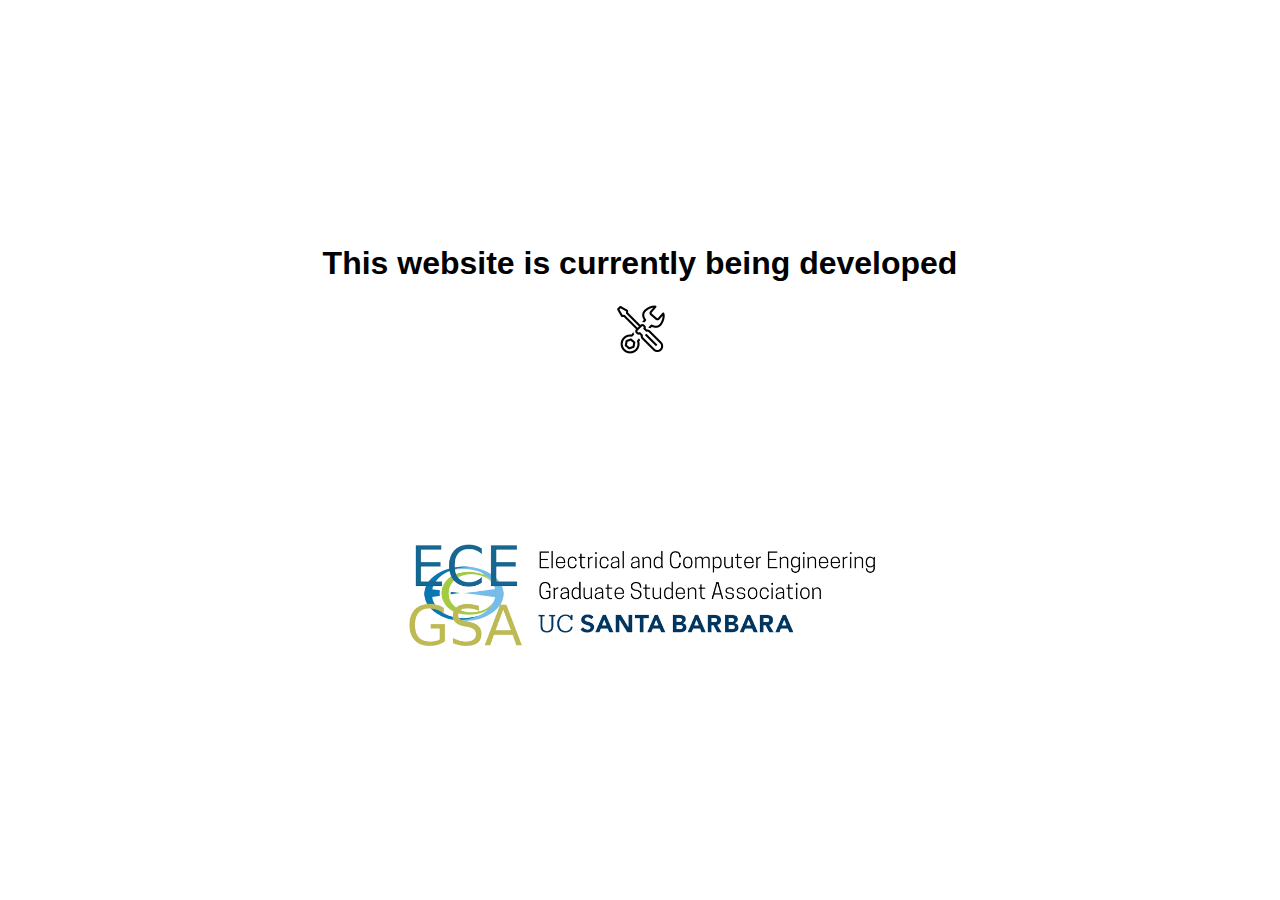
==== index.html @ cedd023f "Add under-development page" ====
<!DOCTYPE html>
<html lang="en">
  <head>
    <meta charset="UTF-8">
    <meta name="viewport" content="width=device-width, initial-scale=1.0">
    <meta http-equiv="X-UA-Compatible" content="ie=edge">
    <title>ECE GSA</title>
    <link rel="stylesheet" href="./style.css">
  </head>
  <body>
    <main>
        <br><br><br>
        <br><br><br>
        <br><br><br>
        <br><br><br>
        <h1>This website is currently being developed</h1>
        <div><img src="assets/build.gif"></div>
        <br><br><br>
        <br><br><br>
        <br><br><br>
        <div><img src = "assets/logo_basic.png" height="150"></div>
    </main>
	<script src="index.js"></script>
  </body>
</html>
---- style.css ----
h1 {
    text-align: center;
    font-family: Arial;
}

p {
    text-align: center;
}

div {
    text-align: center;
}
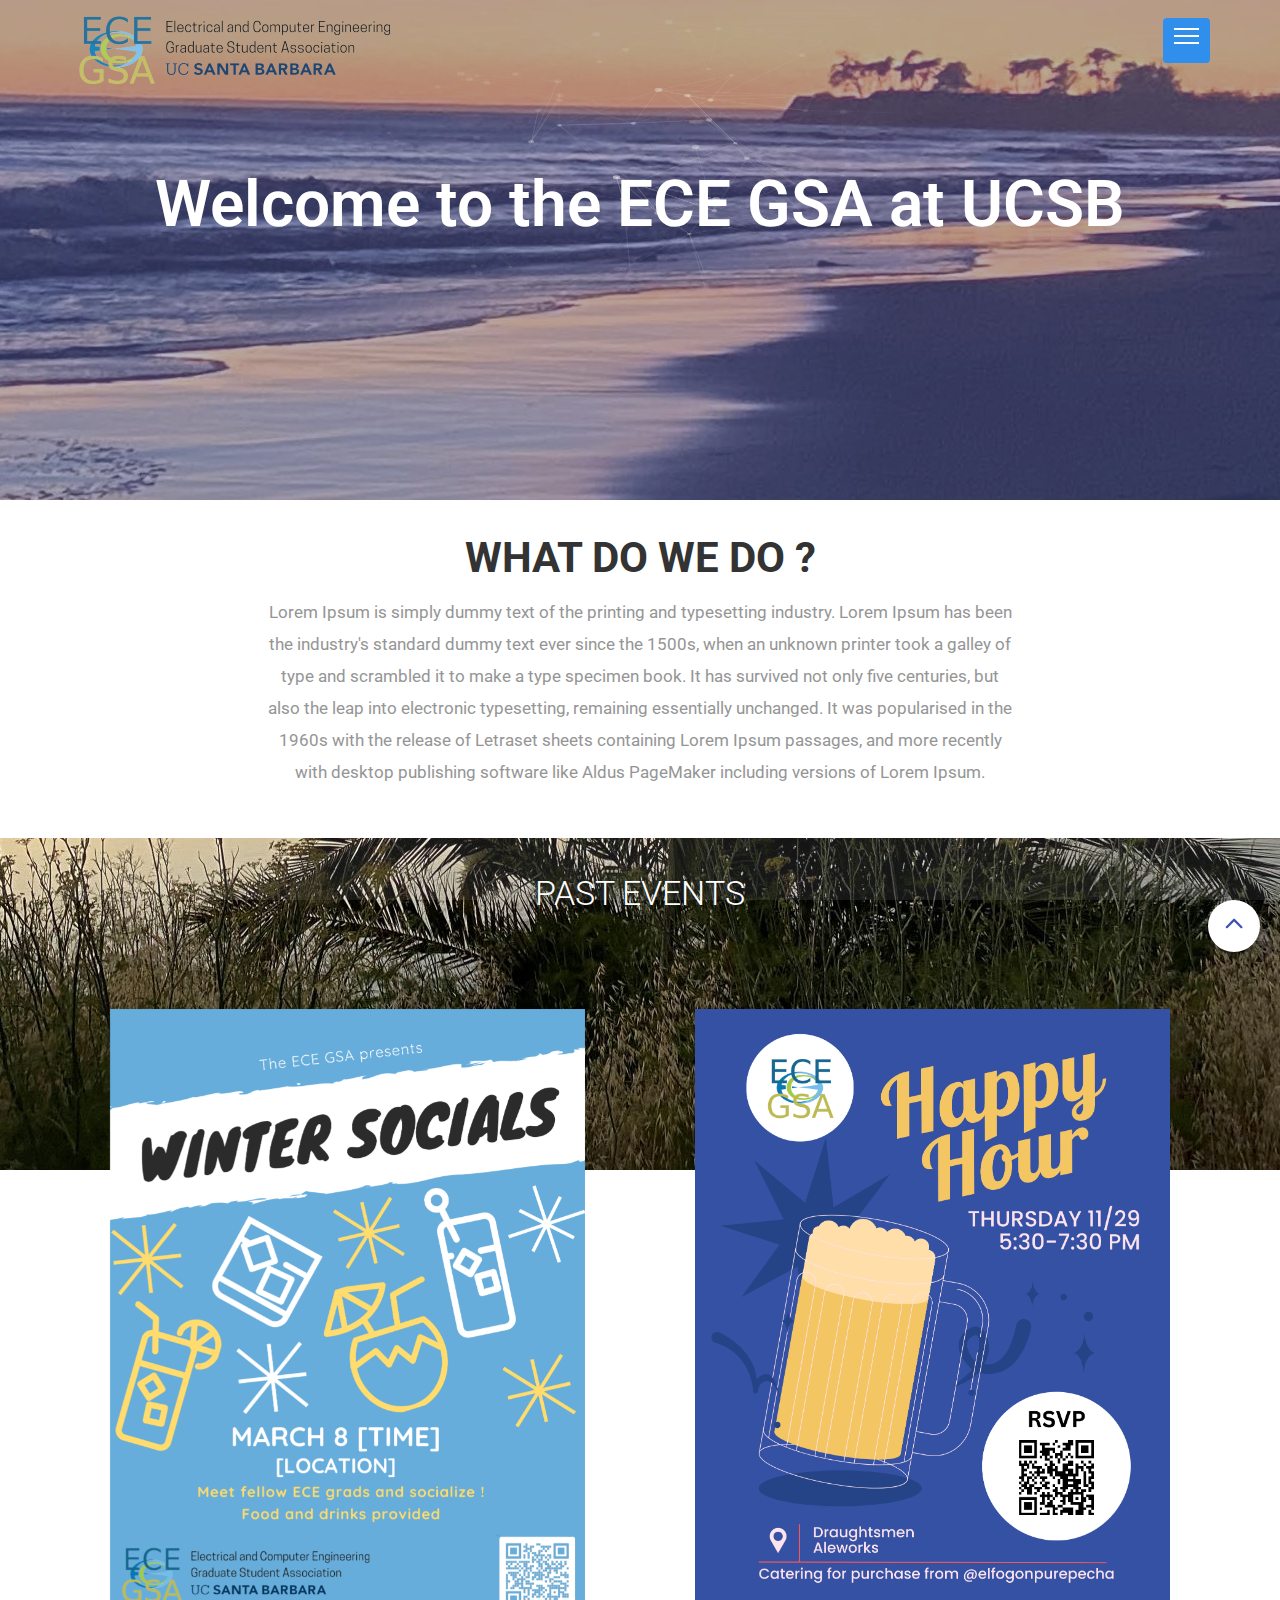
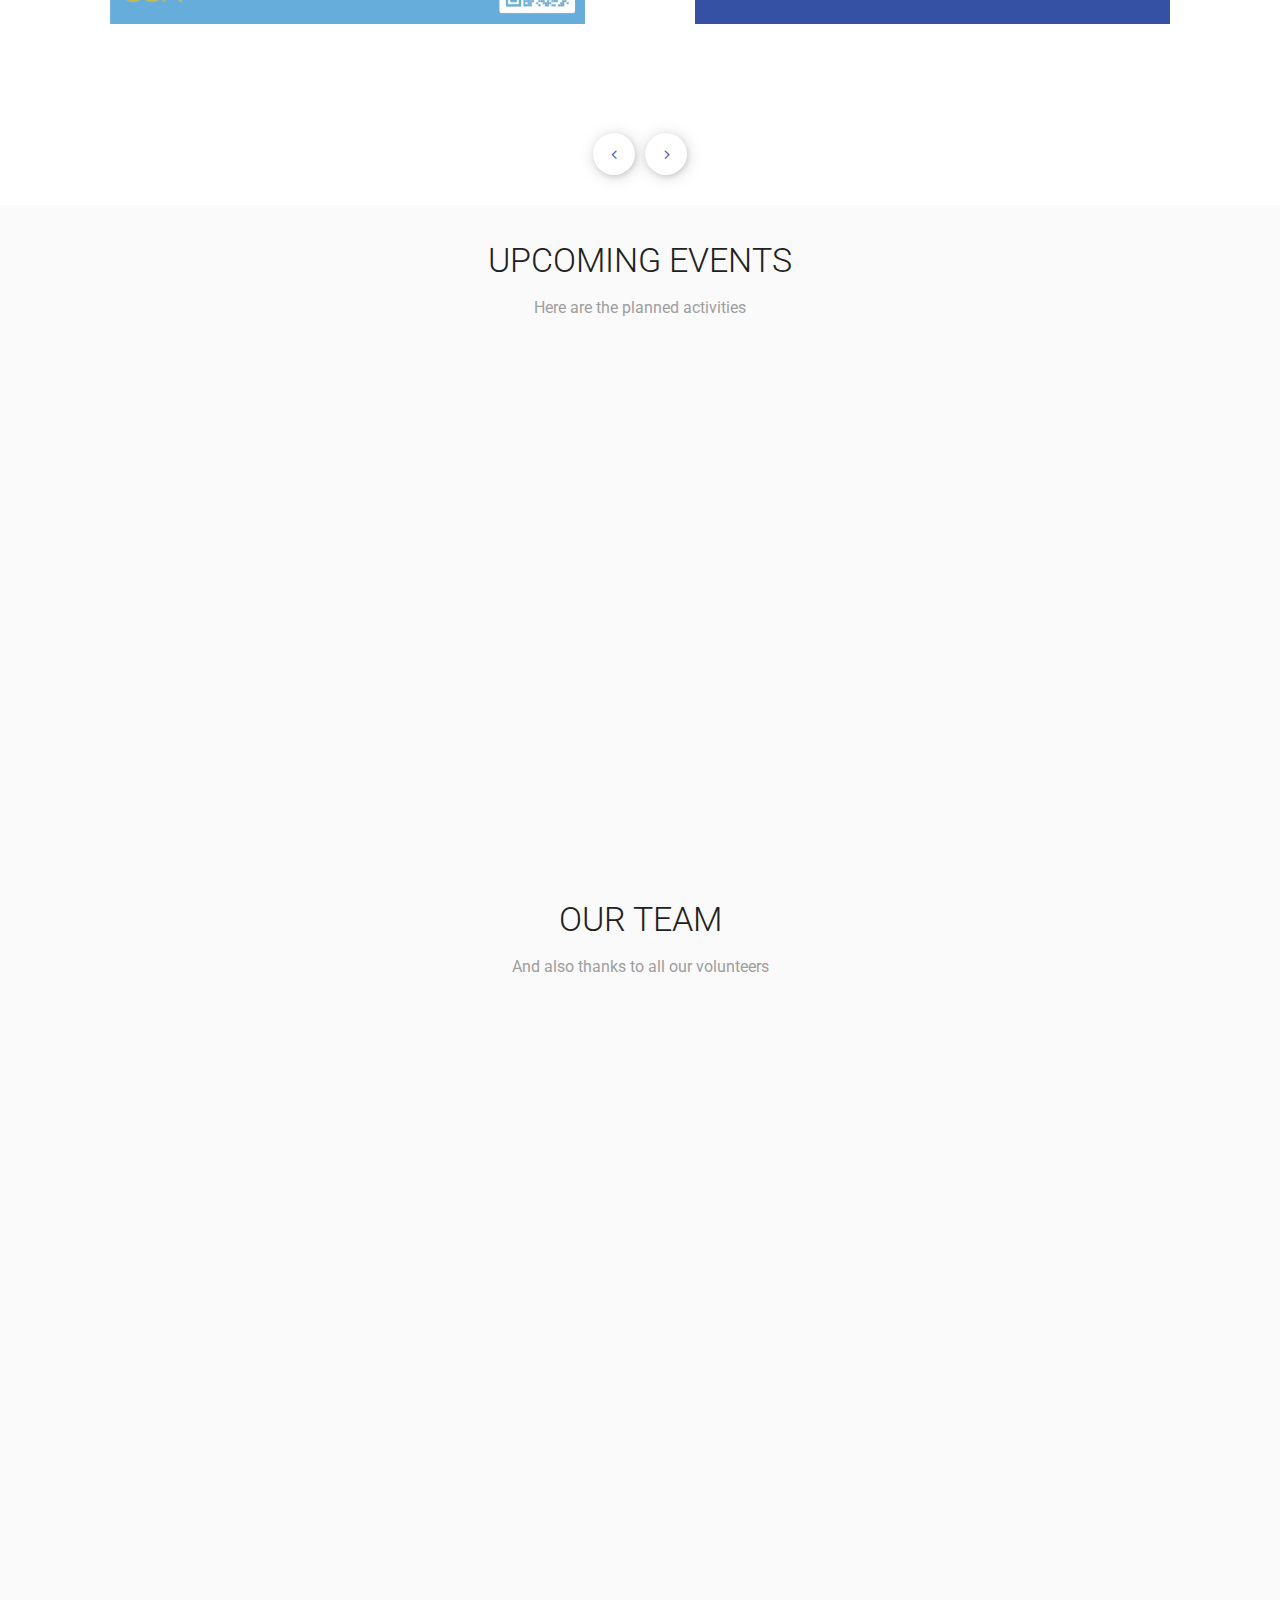
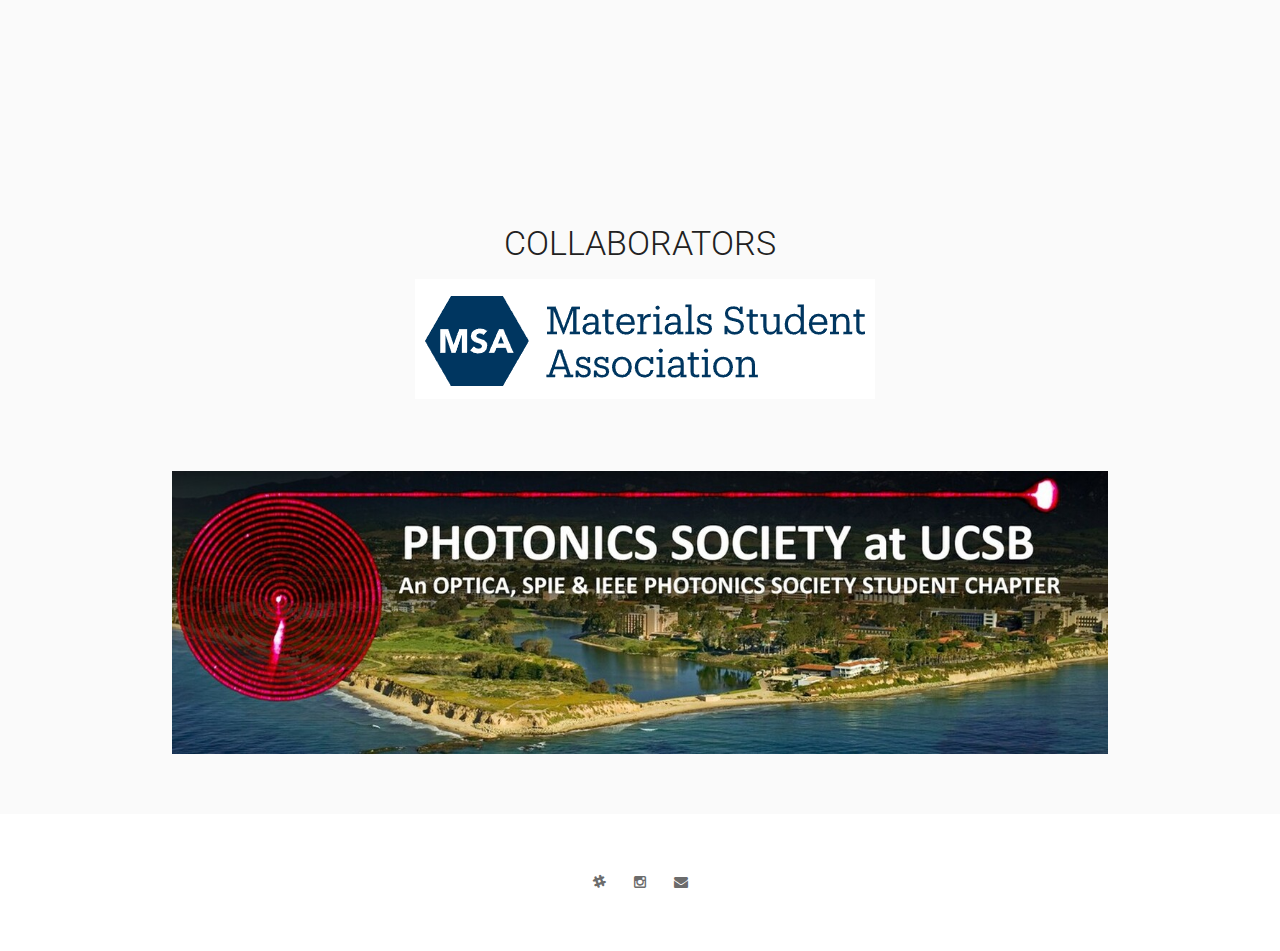
==== commit 91b308e0: "Init responsive" ====
--- a/index.html
+++ b/index.html
@@ -1,25 +1,561 @@
 <!DOCTYPE html>
 <html lang="en">
-  <head>
-    <meta charset="UTF-8">
-    <meta name="viewport" content="width=device-width, initial-scale=1.0">
-    <meta http-equiv="X-UA-Compatible" content="ie=edge">
-    <title>ECE GSA</title>
-    <link rel="stylesheet" href="./style.css">
-  </head>
-  <body>
-    <main>
-        <br><br><br>
-        <br><br><br>
-        <br><br><br>
-        <br><br><br>
-        <h1>This website is currently being developed</h1>
-        <div><img src="assets/build.gif"></div>
-        <br><br><br>
-        <br><br><br>
-        <br><br><br>
-        <div><img src = "assets/logo_basic.png" height="150"></div>
-    </main>
-	<script src="index.js"></script>
-  </body>
-</html>+	<head>
+		<title>ECE Graduate Student Association at UCSB</title>
+
+		<meta charset="utf-8">
+		<!--[if IE]><meta http-equiv='X-UA-Compatible' content='IE=edge,chrome=1'><![endif]-->
+		<meta name="viewport" content="width=device-width, initial-scale=1, maximum-scale=1" />
+		<meta name="description" content="">
+		<link rel="author" href="https://plus.google.com/+VardanGrigoryan" />
+
+		<!-- Attaching Google Fonts -->
+		<link href='https://fonts.googleapis.com/css?family=Lato:300italic,400italic,600italic,700italic,800italic,400,800,700,600,300' rel='stylesheet' type='text/css'>
+		<link href='https://fonts.googleapis.com/css?family=Roboto:300,700,400' rel='stylesheet' type='text/css'>
+
+		<!-- Attaching Css -->
+		<link rel="stylesheet" href="css/bootstrap.min.css" />
+		<link rel="stylesheet" href="css/lightbox.min.css" />
+		<link rel="stylesheet" href="css/elegant-icons.css" />
+		<link rel="stylesheet" href="css/font-awesome.css" />
+		<link rel="stylesheet" href="css/rev-slider.css" />
+		<link rel="stylesheet" href="css/owl.carousel.css">
+		<link rel="stylesheet" href="css/style.css" />
+		<link rel="stylesheet" href="css/spacings.css" />
+		<link rel="stylesheet" href="css/responsive.css" />
+		<link rel="stylesheet" href="css/animate.css" />
+
+		<!-- And also favicons -->
+		<link rel="shortcut icon" href="upload/logo_small_16.ico">
+		<link rel="apple-touch-icon" href="upload/logo_small_72.png">
+	    <link rel="apple-touch-icon" sizes="72x72" href="upload/logo_small_72.png">
+	    <link rel="apple-touch-icon" sizes="114x114" href="upload/logo_small_114.png">
+
+
+	</head>
+
+	<body data-spy="scroll" data-offset="80" data-target=".main-nav">
+
+		<!-- Preloader -->
+		<div id="preloader">
+		    <div id="status">&nbsp;</div>
+		</div>
+
+		<header id="home">
+			<div class="main-nav" role="navigation">
+
+				<nav class="nav-hide">
+					<ul class="nav local-scroll">
+					    <li><a href="#past-events">PAST EVENTS</a></li>
+						<li><a href="#agenda">UPCOMING EVENTS</a></li>
+						<li><a href="#officers">OUR TEAM</a></li>
+					    <li><a href="#contact-us">CONTACT US</a></li>
+					</ul>
+				</nav>
+
+				<div class="container clearfix">
+
+					<div class="logo-light local-scroll">
+						<a href="#home" class="logo">
+							<img src="upload/logo_full_100.png" alt="logo">
+						</a>
+					</div>
+
+					<div class="navbar-toggle">
+						<div class="bar1"></div>
+						<div class="bar2"></div>
+						<div class="bar3"></div>
+					</div>
+
+				</div> <!-- end container -->
+			</div> <!-- end main nav -->
+		</header>
+
+		<div class="main-wrapper-onepage main oh">
+		
+                
+        
+		
+			
+		
+		
+
+<!-- Page Title -->
+			<section class="page-title text-center" id="cnv">
+			
+			<canvas id="spiders" width="100%"></canvas>
+				<div class="container relative clearfix">
+				<h1 class="main-title">Welcome to the ECE GSA at UCSB</h1>	
+				</div> <!-- end container -->
+			</section> <!-- end page title -->
+			
+
+		<!-- Intro -->
+			<section class="section-wrap" id="intro">
+				<div class="container">
+				<div class="row">
+
+						<div class="col-sm-8 col-sm-offset-2 text-center wow slideInUp" data-wow-duration="1.2s" data-wow-delay="0s">
+							<h2 class="intro-heading">
+							<strong>WHAT DO WE DO ?</strong>
+							</h2>
+							<p class="intro-text">
+								Lorem Ipsum is simply dummy text of the printing and typesetting industry. Lorem Ipsum has been the industry's standard dummy text ever since the 1500s, when an unknown printer took a galley of type and scrambled it to make a type specimen book. It has survived not only five centuries, but also the leap into electronic typesetting, remaining essentially unchanged. It was popularised in the 1960s with the release of Letraset sheets containing Lorem Ipsum passages, and more recently with desktop publishing software like Aldus PageMaker including versions of Lorem Ipsum. 
+							</p>
+						</div> <!-- end col -->
+
+					</div> <!-- end row -->
+					
+							
+					
+				</div> <!-- end container -->
+			</section> <!-- end intro -->
+			
+			
+			
+			<!-- Testimonials -->
+			<section class="section-wrap testimonials-slider" id="past-events">
+				<div class="container">
+					<h2 class="color-white text-center">PAST EVENTS</h2>
+					<!-- <p class="subheading color-white text-center">We Are Proud To Have Them With Us</p> -->
+
+					<div class="row">
+						<div id="owl-testimonials" class="owl-carousel owl-theme mt-40">
+
+
+							<div class="item">
+								<div class="testimonials-box">
+									<img src="upload/winter_socials.png" class="testimonials-img" alt="">
+								</div>
+							</div> <!-- end first testimonial -->
+
+							<div class="item">
+								<div class="testimonials-box">
+									<img src="upload/Happy_hour_23.png" class="testimonials-img" alt="">
+								</div>
+							</div> <!-- end first testimonial -->
+
+							<div class="item">
+								<div class="testimonials-box">
+									<img src="upload/msa_mixer.png" class="testimonials-img" alt="">
+								</div>
+							</div> <!-- end first testimonial -->
+
+							<div class="item">
+								<div class="testimonials-box">
+									<img src="upload/new_grad_event-1.png" class="testimonials-img" alt="">
+								</div>
+							</div> <!-- end first testimonial -->
+
+							<div class="item">
+								<div class="testimonials-box">
+									<img src="upload/boardgame.png" class="testimonials-img" alt="">
+								</div>
+							</div> <!-- end first testimonial -->
+
+							<div class="item">
+								<div class="testimonials-box">
+									<img src="upload/happy_hour.png" class="testimonials-img" alt="">
+								</div>
+							</div> <!-- end first testimonial -->
+
+							<div class="item">
+								<div class="testimonials-box">
+									<img src="upload/happy_mixer.png" class="testimonials-img" alt="">
+								</div>
+							</div> <!-- end first testimonial -->
+
+							<div class="item">
+								<div class="testimonials-box">
+									<img src="upload/screening_prep.png" class="testimonials-img" alt="">
+								</div>
+							</div> <!-- end first testimonial -->
+
+							<div class="item">
+								<div class="testimonials-box">
+									<img src="upload/seminar_series.png" class="testimonials-img" alt="">
+								</div>
+							</div> <!-- end first testimonial -->
+
+							<div class="item">
+								<div class="testimonials-box">
+									<img src="upload/rocket_launch-1.png" class="testimonials-img" alt="">
+								</div>
+							</div> <!-- end first testimonial -->
+
+							<div class="item">
+								<div class="testimonials-box">
+									<img src="upload/pizza_24.png" class="testimonials-img" alt="">
+								</div>
+							</div> <!-- end first testimonial -->
+
+						</div> <!-- end owl carousel-->
+
+						<div class="customNavigation text-center mt-50">
+							<a class="btn prev"><i class="arrow_carrot-left"></i></a>
+							<a class="btn next"><i class="arrow_carrot-right"></i></a>
+						</div>
+
+					</div> <!-- end row -->					
+				</div> <!-- end container -->
+			</section> <!-- end testimonials -->
+		
+		
+		<section class="section-wrap bg-light" id="agenda">
+				<div class="container">			
+					<h2 class="text-center">UPCOMING EVENTS</h2>
+					<p class="subheading text-center">Here are the planned activities</p>
+
+					<div class="row mt-20">
+
+						<div class="col-md-4 wow fadeInUp" data-wow-duration="1s" data-wow-delay="0.2s" style="visibility: visible; animation-duration: 1s; -webkit-animation-duration: 1s; animation-delay: 0.2s; -webkit-animation-delay: 0.2s; animation-name: fadeInUp; -webkit-animation-name: fadeInUp;">
+							<div class="blog-col-3 mt-30">
+								<div class="entry-box">
+									<div class="entry-img">
+										<a href="single.html">
+											<img src="upload/blog_1.jpg" alt="">
+										</a>
+									</div>
+									<div class="entry-title">
+										<h4><a href="single.html">Day 1: Conference</a></h4>
+									</div>
+
+									<div class="entry-content">
+										<p>Lorem ipsum dolor sit amet, consectetur adipisicing elit, sed do eiusmod tempor incididunt ut labore et dolore magna aliqua. Ut enim ad minim veniam, quis nostrud exercitation ullamco laboris nisi.</p>
+										<!-- <a href="single.html" class="btn btn-small btn-rounded">Read More</a> -->
+									</div>
+								</div> <!-- end entry box -->
+							</div> <!--  end blog col 3 -->
+						</div> <!-- end column-->
+
+						<div class="col-md-4 wow fadeInUp" data-wow-duration="1s" data-wow-delay="0.4s" style="visibility: visible; animation-duration: 1s; -webkit-animation-duration: 1s; animation-delay: 0.4s; -webkit-animation-delay: 0.4s; animation-name: fadeInUp; -webkit-animation-name: fadeInUp;">
+							<div class="blog-col-3 mt-30">
+								<div class="entry-box">
+									<div class="entry-img">
+										<a href="single.html">
+											<img src="upload/blog_2.jpg" alt="">
+										</a>
+									</div>
+									<div class="entry-title">
+										<h4><a href="single.html">Day 2: Workshops</a></h4>
+									</div>
+
+									<div class="entry-content">
+										<p>Lorem ipsum dolor sit amet, consectetur adipisicing elit, sed do eiusmod tempor incididunt ut labore et dolore magna aliqua. Ut enim ad minim veniam, quis nostrud exercitation ullamco laboris nisi.</p>
+										<!-- <a href="single.html" class="btn btn-small btn-rounded">Read More</a> -->
+									</div>
+								</div> <!-- end entry box -->
+							</div> <!--  end blog col 3 -->
+						</div> <!-- end column-->
+
+						<div class="col-md-4 wow fadeInUp" data-wow-duration="1s" data-wow-delay="0.6s" style="visibility: visible; animation-duration: 1s; -webkit-animation-duration: 1s; animation-delay: 0.6s; -webkit-animation-delay: 0.6s; animation-name: fadeInUp; -webkit-animation-name: fadeInUp;">
+							<div class="blog-col-3 mt-30">
+								<div class="entry-box">
+									<div class="entry-img">
+										<a href="single.html">
+											<img src="upload/blog_2.jpg" alt="">
+										</a>
+									</div>
+									<div class="entry-title">
+										<h4><a href="single.html">Day 3: Hackathon</a></h4>
+									</div>
+
+									<div class="entry-content">
+										<p>Lorem ipsum dolor sit amet, consectetur adipisicing elit, sed do eiusmod tempor incididunt ut labore et dolore magna aliqua. Ut enim ad minim veniam, quis nostrud exercitation ullamco laboris nisi.</p>
+										<!-- <a href="single.html" class="btn btn-small btn-rounded">Read More</a> -->
+									</div>
+								</div> <!-- end entry box -->
+							</div> <!--  end blog col 3 -->
+						</div> <!-- end column-->
+
+					</div> <!-- end row -->
+				</div> <!-- end container -->
+			</section>
+			
+
+			<!-- Our Team -->
+			<section class="section-wrap pb-0 our-team bg-light", id="officers">
+				<div class="container">
+					<h2 class="text-center">OUR TEAM</h2>
+					<p class="subheading text-center">And also thanks to all our volunteers</p>
+
+					<div class="row mt-30">
+
+						<div class="col-md-4 wow fadeIn" data-wow-duration="2s" data-wow-delay="0.2s">
+							<div class="team-member">
+								<div class="team-img">
+									<img src="upload/sean.jpg" alt="">
+									<div class="team-details text-center">
+										<h5 class="team-title mb-10">Sean Anderson</h5>
+										<!-- <span>Organizer</span> -->
+										<div class="socials mt-20">
+											<a href="#"><i class="fa fa-instagram"></i></a>
+											<a href="#"><i class="fa fa-envelope"></i></a>
+										</div>
+									</div>
+								</div>							
+							</div> <!-- end team member -->
+						</div> <!-- end col -->
+
+						<div class="col-md-4 wow fadeIn" data-wow-duration="2s" data-wow-delay="0.4s">
+							<div class="team-member mt-mdm-40">
+								<div class="team-img">
+									<img src="upload/zeki.jpg" alt="">
+									<div class="team-details text-center">
+										<h5 class="team-title mb-10">Zeki Duman</h5>
+										<!-- <span>Lead Designer</span> -->
+										<div class="socials mt-20">
+											<a href="#"><i class="fa fa-instagram"></i></a>
+											<a href="#"><i class="fa fa-envelope"></i></a>
+										</div>
+									</div>
+								</div>							
+							</div> <!-- end team member -->
+						</div> <!-- end col -->
+
+						<div class="col-md-4 wow fadeIn" data-wow-duration="2s" data-wow-delay="0.6s">
+							<div class="team-member mt-mdm-40">
+								<div class="team-img">
+									<img src="upload/ozgur.jpg" alt="">
+									<div class="team-details text-center">
+										<h5 class="team-title mb-10">Ozgur Guldogan</h5>
+										<!-- <span>Organizer</span> -->
+										<div class="socials mt-20">
+											<a href="#"><i class="fa fa-instagram"></i></a>
+											<a href="#"><i class="fa fa-envelope"></i></a>
+										</div>
+									</div>
+								</div>							
+							</div> <!-- end team member -->
+						</div> <!-- end col -->	
+
+					</div> <!-- end row -->
+
+
+
+
+					<div class="row mt-30">
+
+						<div class="col-md-4 wow fadeIn" data-wow-duration="2s" data-wow-delay="0.2s">
+							<div class="team-member">
+								<div class="team-img">
+									<img src="upload/alejandro.jpg" alt="">
+									<div class="team-details text-center">
+										<h5 class="team-title mb-10">Alejandro Quevedo</h5>
+										<!-- <span>Organizer</span> -->
+										<div class="socials mt-20">
+											<a href="#"><i class="fa fa-instagram"></i></a>
+											<a href="#"><i class="fa fa-envelope"></i></a>
+										</div>
+									</div>
+								</div>							
+							</div> <!-- end team member -->
+						</div> <!-- end col -->
+
+						<div class="col-md-4 wow fadeIn" data-wow-duration="2s" data-wow-delay="0.4s">
+							<div class="team-member mt-mdm-40">
+								<div class="team-img">
+									<img src="upload/vade.jpg" alt="">
+									<div class="team-details text-center">
+										<h5 class="team-title mb-10">Vade Shah</h5>
+										<!-- <span>Lead Designer</span> -->
+										<div class="socials mt-20">
+											<a href="#"><i class="fa fa-instagram"></i></a>
+											<a href="#"><i class="fa fa-envelope"></i></a>
+										</div>
+									</div>
+								</div>							
+							</div> <!-- end team member -->
+						</div> <!-- end col -->
+
+						<div class="col-md-4 wow fadeIn" data-wow-duration="2s" data-wow-delay="0.6s">
+							<div class="team-member mt-mdm-40">
+								<div class="team-img">
+									<img src="upload/madeline.jpg" alt="">
+									<div class="team-details text-center">
+										<h5 class="team-title mb-10">Madeline Blischke</h5>
+										<!-- <span>Organizer</span> -->
+										<div class="socials mt-20">
+											<a href="#"><i class="fa fa-instagram"></i></a>
+											<a href="#"><i class="fa fa-envelope"></i></a>
+										</div>
+									</div>
+								</div>							
+							</div> <!-- end team member -->
+						</div> <!-- end col -->	
+
+					</div> <!-- end row -->
+
+
+
+					<div class="row mt-30">
+
+						<div class="col-md-4 wow fadeIn" data-wow-duration="2s" data-wow-delay="0.2s">
+							<div class="team-member">
+								<div class="team-img">
+									<img src="upload/default_team.jpg" alt="">
+									<div class="team-details text-center">
+										<h5 class="team-title mb-10">Jennifer Volk</h5>
+										<!-- <span>Organizer</span> -->
+										<div class="socials mt-20">
+											<a href="#"><i class="fa fa-instagram"></i></a>
+											<a href="#"><i class="fa fa-envelope"></i></a>
+										</div>
+									</div>
+								</div>							
+							</div> <!-- end team member -->
+						</div> <!-- end col -->
+
+						<div class="col-md-4 wow fadeIn" data-wow-duration="2s" data-wow-delay="0.4s">
+							<div class="team-member mt-mdm-40">
+								<div class="team-img">
+									<img src="upload/default_team.jpg" alt="">
+									<div class="team-details text-center">
+										<h5 class="team-title mb-10">Monsij Biswal</h5>
+										<!-- <span>Lead Designer</span> -->
+										<div class="socials mt-20">
+											<a href="#"><i class="fa fa-instagram"></i></a>
+											<a href="#"><i class="fa fa-envelope"></i></a>
+										</div>
+									</div>
+								</div>							
+							</div> <!-- end team member -->
+						</div> <!-- end col -->
+
+
+					</div> <!-- end row -->
+
+
+
+				</div> <!-- end container -->
+			</section> <!-- end our team -->
+
+		
+			<!-- Partners -->
+			<section class="section-wrap bg-light partners-light">
+				<div class="container">
+					<div class="row">
+						<h2 class="text-center">COLLABORATORS</h2>
+						<div id="owl-partners122">
+
+							<div class="container-partners">
+								<span>
+									<a href="https://msa.materials.ucsb.edu/" target="_blank">
+										<img src="upload/msa_logo.png" alt="">
+									</a>
+									<br> <br> <br> <br>
+									<!-- <a href="#" target="_blank">
+										<img src="upload/gradlife_physics.jpg" alt="">
+									</a> -->
+									<a href="#" target="_blank">
+										<img src="upload/photonics_society.png" alt="">
+									</a>
+								</span>
+							</div>
+
+							
+							
+							
+							<!-- <div class="item">
+								<a href="http://ips.ece.ucsb.edu/">
+									<img src="upload/photonics_society.png" alt="">
+								</a>
+							</div> --> 
+
+
+						</div> <!-- end carousel -->
+						
+					</div> <!-- end row -->
+				</div> <!-- end container -->
+			</section> <!-- end partners -->	
+
+			<section class="section-wrap pb-0 our-team bg-light", id="contact-us"></section>
+		
+
+		<!-- Footer -->
+			<footer id="footer" class="minimal">
+				<div class="container">
+					<div class="row">
+						<div class="col-md-4 col-md-offset-4">
+							
+							<div class="socials">
+								<!-- <a href="#"><i class="fa fa-facebook"></i></a> -->
+								<!--<a href="#"><i class="fa fa-twitter"></i></a> -->
+								<!--<a href="#"><i class="fa fa-google-plus"></i></a>   -->
+								<!--<a href="#"><i class="fa fa-linkedin"></i></a>  -->
+								<!--<a href="#"><i class="fa fa-pinterest-p"></i></a>   -->
+								<a href="https://bit.ly/ucsb-ece-gsa" target="_blank"><i class="fa fa-slack"></i></a>
+								<a href="https://www.instagram.com/ecegsa_ucsb" target="_blank"><i class="fa fa-instagram"></i></a>
+								<a href="mailto:gsa@ece.ucsb.edu" target="_blank"><i class="fa fa-envelope"></i></a>
+							</div> <!-- end socials -->
+
+
+						</div> <!-- end col -->
+					</div> <!-- end row -->		
+				</div> <!-- end container -->
+			</footer> <!-- end footer -->
+
+
+
+			
+
+			<div id="back-to-top">
+				<a href="#top"><i class="arrow_carrot-up"></i></a>
+			</div>
+
+		</div> <!-- end main-wrapper -->
+		
+		<!-- jQuery Scripts -->
+		<script type="text/javascript" src="https://cdnjs.cloudflare.com/ajax/libs/jquery/2.1.3/jquery.min.js"></script>
+		<script type="text/javascript" src="js/canvas-vas.js"></script>
+		<script type="text/javascript" src="js/bootstrap.min.js"></script>
+		<script type="text/javascript" src="js/lightbox.min.js"></script>
+		<script type="text/javascript" src="js/owl.carousel.min.js"></script>
+		<script type="text/javascript" src="js/jquery.appear.js"></script>
+		<!-- <script type="text/javascript" src="js/SmoothScroll.js"></script> -->
+		<script type="text/javascript" src="js/jquery.localScroll.min.js"></script>
+		<script type="text/javascript" src="js/jquery.scrollTo.min.js"></script>
+		<script type="text/javascript" src="js/jquery.simple-text-rotator.min.js"></script>
+		<script type="text/javascript" src="js/jquery.easing.min.js"></script>
+		<script type="text/javascript" src="js/wow.min.js"></script>
+		<script type="text/javascript" src="https://maps.google.com/maps/api/js?sensor=false"></script>
+		<script type="text/javascript" src="js/jquery.gmap.js"></script>
+	    <script type="text/javascript" src="js/scripts.js"></script>
+
+
+		<!-- Google Map -->
+	    <script type="text/javascript">
+
+	        $('#google-map').gMap({
+
+	            address: 'Yerevan, Armenia',
+	            maptype: 'ROADMAP',
+	            zoom: 14,
+	            markers: [
+
+	                {
+	                    address: "Yerevan, Armenia",
+	                    html: '<div style="width: 300px;"><h4 style="margin-bottom: 8px;">THE VENUE <span>NAME</span></h4><p class="nobottommargin">Here you can find out some info about the venue</p></div>',
+	                    icon: {
+	                        image: "upload/map-pin.png",
+	                        iconsize: [40, 47],
+	                        iconanchor: [40,47]
+	                    }
+	                }
+	            ],
+	            	doubleclickzoom: false,
+	            	controls: {
+	                panControl: true,
+	                zoomControl: true,
+	                mapTypeControl: true,
+	                scaleControl: false,
+	                streetViewControl: false,
+	                overviewMapControl: false
+	            }
+
+	        });
+
+	    </script> <!-- end google map -->
+
+	</body>
+</html>
--- a/css/elegant-icons.css
+++ b/css/elegant-icons.css
@@ -0,0 +1,1159 @@
+@font-face {
+	font-family: 'ElegantIcons';
+	src:url('../fonts/ElegantIcons.eot');
+	src:url('../fonts/ElegantIcons.eot?#iefix') format('embedded-opentype'),
+		url('../fonts/ElegantIcons.woff') format('woff'),
+		url('../fonts/ElegantIcons.ttf') format('truetype'),
+		url('../fonts/ElegantIcons.svg#ElegantIcons') format('svg');
+	font-weight: normal;
+	font-style: normal;
+}
+
+/* Use the following CSS code if you want to use data attributes for inserting your icons */
+[data-icon]:before {
+	font-family: 'ElegantIcons';
+	content: attr(data-icon);
+	speak: none;
+	font-weight: normal;
+	font-variant: normal;
+	text-transform: none;
+	line-height: 1;
+	-webkit-font-smoothing: antialiased;
+	-moz-osx-font-smoothing: grayscale;
+}
+
+/* Use the following CSS code if you want to have a class per icon */
+/*
+Instead of a list of all class selectors,
+you can use the generic selector below, but it's slower:
+[class*="your-class-prefix"] {
+*/
+.arrow_up, .arrow_down, .arrow_left, .arrow_right, .arrow_left-up, .arrow_right-up, .arrow_right-down, .arrow_left-down, .arrow-up-down, .arrow_up-down_alt, .arrow_left-right_alt, .arrow_left-right, .arrow_expand_alt2, .arrow_expand_alt, .arrow_condense, .arrow_expand, .arrow_move, .arrow_carrot-up, .arrow_carrot-down, .arrow_carrot-left, .arrow_carrot-right, .arrow_carrot-2up, .arrow_carrot-2down, .arrow_carrot-2left, .arrow_carrot-2right, .arrow_carrot-up_alt2, .arrow_carrot-down_alt2, .arrow_carrot-left_alt2, .arrow_carrot-right_alt2, .arrow_carrot-2up_alt2, .arrow_carrot-2down_alt2, .arrow_carrot-2left_alt2, .arrow_carrot-2right_alt2, .arrow_triangle-up, .arrow_triangle-down, .arrow_triangle-left, .arrow_triangle-right, .arrow_triangle-up_alt2, .arrow_triangle-down_alt2, .arrow_triangle-left_alt2, .arrow_triangle-right_alt2, .arrow_back, .icon_minus-06, .icon_plus, .icon_close, .icon_check, .icon_minus_alt2, .icon_plus_alt2, .icon_close_alt2, .icon_check_alt2, .icon_zoom-out_alt, .icon_zoom-in_alt, .icon_search, .icon_box-empty, .icon_box-selected, .icon_minus-box, .icon_plus-box, .icon_box-checked, .icon_circle-empty, .icon_circle-slelected, .icon_stop_alt2, .icon_stop, .icon_pause_alt2, .icon_pause, .icon_menu, .icon_menu-square_alt2, .icon_menu-circle_alt2, .icon_ul, .icon_ol, .icon_adjust-horiz, .icon_adjust-vert, .icon_document_alt, .icon_documents_alt, .icon_pencil, .icon_pencil-edit_alt, .icon_pencil-edit, .icon_folder-alt, .icon_folder-open_alt, .icon_folder-add_alt, .icon_info_alt, .icon_error-oct_alt, .icon_error-circle_alt, .icon_error-triangle_alt, .icon_question_alt2, .icon_question, .icon_comment_alt, .icon_chat_alt, .icon_vol-mute_alt, .icon_volume-low_alt, .icon_volume-high_alt, .icon_quotations, .icon_quotations_alt2, .icon_clock_alt, .icon_lock_alt, .icon_lock-open_alt, .icon_key_alt, .icon_cloud_alt, .icon_cloud-upload_alt, .icon_cloud-download_alt, .icon_image, .icon_images, .icon_lightbulb_alt, .icon_gift_alt, .icon_house_alt, .icon_genius, .icon_mobile, .icon_tablet, .icon_laptop, .icon_desktop, .icon_camera_alt, .icon_mail_alt, .icon_cone_alt, .icon_ribbon_alt, .icon_bag_alt, .icon_creditcard, .icon_cart_alt, .icon_paperclip, .icon_tag_alt, .icon_tags_alt, .icon_trash_alt, .icon_cursor_alt, .icon_mic_alt, .icon_compass_alt, .icon_pin_alt, .icon_pushpin_alt, .icon_map_alt, .icon_drawer_alt, .icon_toolbox_alt, .icon_book_alt, .icon_calendar, .icon_film, .icon_table, .icon_contacts_alt, .icon_headphones, .icon_lifesaver, .icon_piechart, .icon_refresh, .icon_link_alt, .icon_link, .icon_loading, .icon_blocked, .icon_archive_alt, .icon_heart_alt, .icon_star_alt, .icon_star-half_alt, .icon_star, .icon_star-half, .icon_tools, .icon_tool, .icon_cog, .icon_cogs, .arrow_up_alt, .arrow_down_alt, .arrow_left_alt, .arrow_right_alt, .arrow_left-up_alt, .arrow_right-up_alt, .arrow_right-down_alt, .arrow_left-down_alt, .arrow_condense_alt, .arrow_expand_alt3, .arrow_carrot_up_alt, .arrow_carrot-down_alt, .arrow_carrot-left_alt, .arrow_carrot-right_alt, .arrow_carrot-2up_alt, .arrow_carrot-2dwnn_alt, .arrow_carrot-2left_alt, .arrow_carrot-2right_alt, .arrow_triangle-up_alt, .arrow_triangle-down_alt, .arrow_triangle-left_alt, .arrow_triangle-right_alt, .icon_minus_alt, .icon_plus_alt, .icon_close_alt, .icon_check_alt, .icon_zoom-out, .icon_zoom-in, .icon_stop_alt, .icon_menu-square_alt, .icon_menu-circle_alt, .icon_document, .icon_documents, .icon_pencil_alt, .icon_folder, .icon_folder-open, .icon_folder-add, .icon_folder_upload, .icon_folder_download, .icon_info, .icon_error-circle, .icon_error-oct, .icon_error-triangle, .icon_question_alt, .icon_comment, .icon_chat, .icon_vol-mute, .icon_volume-low, .icon_volume-high, .icon_quotations_alt, .icon_clock, .icon_lock, .icon_lock-open, .icon_key, .icon_cloud, .icon_cloud-upload, .icon_cloud-download, .icon_lightbulb, .icon_gift, .icon_house, .icon_camera, .icon_mail, .icon_cone, .icon_ribbon, .icon_bag, .icon_cart, .icon_tag, .icon_tags, .icon_trash, .icon_cursor, .icon_mic, .icon_compass, .icon_pin, .icon_pushpin, .icon_map, .icon_drawer, .icon_toolbox, .icon_book, .icon_contacts, .icon_archive, .icon_heart, .icon_profile, .icon_group, .icon_grid-2x2, .icon_grid-3x3, .icon_music, .icon_pause_alt, .icon_phone, .icon_upload, .icon_download, .social_facebook, .social_twitter, .social_pinterest, .social_googleplus, .social_tumblr, .social_tumbleupon, .social_wordpress, .social_instagram, .social_dribbble, .social_vimeo, .social_linkedin, .social_rss, .social_deviantart, .social_share, .social_myspace, .social_skype, .social_youtube, .social_picassa, .social_googledrive, .social_flickr, .social_blogger, .social_spotify, .social_delicious, .social_facebook_circle, .social_twitter_circle, .social_pinterest_circle, .social_googleplus_circle, .social_tumblr_circle, .social_stumbleupon_circle, .social_wordpress_circle, .social_instagram_circle, .social_dribbble_circle, .social_vimeo_circle, .social_linkedin_circle, .social_rss_circle, .social_deviantart_circle, .social_share_circle, .social_myspace_circle, .social_skype_circle, .social_youtube_circle, .social_picassa_circle, .social_googledrive_alt2, .social_flickr_circle, .social_blogger_circle, .social_spotify_circle, .social_delicious_circle, .social_facebook_square, .social_twitter_square, .social_pinterest_square, .social_googleplus_square, .social_tumblr_square, .social_stumbleupon_square, .social_wordpress_square, .social_instagram_square, .social_dribbble_square, .social_vimeo_square, .social_linkedin_square, .social_rss_square, .social_deviantart_square, .social_share_square, .social_myspace_square, .social_skype_square, .social_youtube_square, .social_picassa_square, .social_googledrive_square, .social_flickr_square, .social_blogger_square, .social_spotify_square, .social_delicious_square, .icon_printer, .icon_calulator, .icon_building, .icon_floppy, .icon_drive, .icon_search-2, .icon_id, .icon_id-2, .icon_puzzle, .icon_like, .icon_dislike, .icon_mug, .icon_currency, .icon_wallet, .icon_pens, .icon_easel, .icon_flowchart, .icon_datareport, .icon_briefcase, .icon_shield, .icon_percent, .icon_globe, .icon_globe-2, .icon_target, .icon_hourglass, .icon_balance, .icon_rook, .icon_printer-alt, .icon_calculator_alt, .icon_building_alt, .icon_floppy_alt, .icon_drive_alt, .icon_search_alt, .icon_id_alt, .icon_id-2_alt, .icon_puzzle_alt, .icon_like_alt, .icon_dislike_alt, .icon_mug_alt, .icon_currency_alt, .icon_wallet_alt, .icon_pens_alt, .icon_easel_alt, .icon_flowchart_alt, .icon_datareport_alt, .icon_briefcase_alt, .icon_shield_alt, .icon_percent_alt, .icon_globe_alt, .icon_clipboard {
+	font-family: 'ElegantIcons';
+	speak: none;
+	font-style: normal;
+	font-weight: normal;
+	font-variant: normal;
+	text-transform: none;
+	line-height: 1;
+	-webkit-font-smoothing: antialiased;
+}
+.arrow_up:before {
+	content: "\21";
+}
+.arrow_down:before {
+	content: "\22";
+}
+.arrow_left:before {
+	content: "\23";
+}
+.arrow_right:before {
+	content: "\24";
+}
+.arrow_left-up:before {
+	content: "\25";
+}
+.arrow_right-up:before {
+	content: "\26";
+}
+.arrow_right-down:before {
+	content: "\27";
+}
+.arrow_left-down:before {
+	content: "\28";
+}
+.arrow-up-down:before {
+	content: "\29";
+}
+.arrow_up-down_alt:before {
+	content: "\2a";
+}
+.arrow_left-right_alt:before {
+	content: "\2b";
+}
+.arrow_left-right:before {
+	content: "\2c";
+}
+.arrow_expand_alt2:before {
+	content: "\2d";
+}
+.arrow_expand_alt:before {
+	content: "\2e";
+}
+.arrow_condense:before {
+	content: "\2f";
+}
+.arrow_expand:before {
+	content: "\30";
+}
+.arrow_move:before {
+	content: "\31";
+}
+.arrow_carrot-up:before {
+	content: "\32";
+}
+.arrow_carrot-down:before {
+	content: "\33";
+}
+.arrow_carrot-left:before {
+	content: "\34";
+}
+.arrow_carrot-right:before {
+	content: "\35";
+}
+.arrow_carrot-2up:before {
+	content: "\36";
+}
+.arrow_carrot-2down:before {
+	content: "\37";
+}
+.arrow_carrot-2left:before {
+	content: "\38";
+}
+.arrow_carrot-2right:before {
+	content: "\39";
+}
+.arrow_carrot-up_alt2:before {
+	content: "\3a";
+}
+.arrow_carrot-down_alt2:before {
+	content: "\3b";
+}
+.arrow_carrot-left_alt2:before {
+	content: "\3c";
+}
+.arrow_carrot-right_alt2:before {
+	content: "\3d";
+}
+.arrow_carrot-2up_alt2:before {
+	content: "\3e";
+}
+.arrow_carrot-2down_alt2:before {
+	content: "\3f";
+}
+.arrow_carrot-2left_alt2:before {
+	content: "\40";
+}
+.arrow_carrot-2right_alt2:before {
+	content: "\41";
+}
+.arrow_triangle-up:before {
+	content: "\42";
+}
+.arrow_triangle-down:before {
+	content: "\43";
+}
+.arrow_triangle-left:before {
+	content: "\44";
+}
+.arrow_triangle-right:before {
+	content: "\45";
+}
+.arrow_triangle-up_alt2:before {
+	content: "\46";
+}
+.arrow_triangle-down_alt2:before {
+	content: "\47";
+}
+.arrow_triangle-left_alt2:before {
+	content: "\48";
+}
+.arrow_triangle-right_alt2:before {
+	content: "\49";
+}
+.arrow_back:before {
+	content: "\4a";
+}
+.icon_minus-06:before {
+	content: "\4b";
+}
+.icon_plus:before {
+	content: "\4c";
+}
+.icon_close:before {
+	content: "\4d";
+}
+.icon_check:before {
+	content: "\4e";
+}
+.icon_minus_alt2:before {
+	content: "\4f";
+}
+.icon_plus_alt2:before {
+	content: "\50";
+}
+.icon_close_alt2:before {
+	content: "\51";
+}
+.icon_check_alt2:before {
+	content: "\52";
+}
+.icon_zoom-out_alt:before {
+	content: "\53";
+}
+.icon_zoom-in_alt:before {
+	content: "\54";
+}
+.icon_search:before {
+	content: "\55";
+}
+.icon_box-empty:before {
+	content: "\56";
+}
+.icon_box-selected:before {
+	content: "\57";
+}
+.icon_minus-box:before {
+	content: "\58";
+}
+.icon_plus-box:before {
+	content: "\59";
+}
+.icon_box-checked:before {
+	content: "\5a";
+}
+.icon_circle-empty:before {
+	content: "\5b";
+}
+.icon_circle-slelected:before {
+	content: "\5c";
+}
+.icon_stop_alt2:before {
+	content: "\5d";
+}
+.icon_stop:before {
+	content: "\5e";
+}
+.icon_pause_alt2:before {
+	content: "\5f";
+}
+.icon_pause:before {
+	content: "\60";
+}
+.icon_menu:before {
+	content: "\61";
+}
+.icon_menu-square_alt2:before {
+	content: "\62";
+}
+.icon_menu-circle_alt2:before {
+	content: "\63";
+}
+.icon_ul:before {
+	content: "\64";
+}
+.icon_ol:before {
+	content: "\65";
+}
+.icon_adjust-horiz:before {
+	content: "\66";
+}
+.icon_adjust-vert:before {
+	content: "\67";
+}
+.icon_document_alt:before {
+	content: "\68";
+}
+.icon_documents_alt:before {
+	content: "\69";
+}
+.icon_pencil:before {
+	content: "\6a";
+}
+.icon_pencil-edit_alt:before {
+	content: "\6b";
+}
+.icon_pencil-edit:before {
+	content: "\6c";
+}
+.icon_folder-alt:before {
+	content: "\6d";
+}
+.icon_folder-open_alt:before {
+	content: "\6e";
+}
+.icon_folder-add_alt:before {
+	content: "\6f";
+}
+.icon_info_alt:before {
+	content: "\70";
+}
+.icon_error-oct_alt:before {
+	content: "\71";
+}
+.icon_error-circle_alt:before {
+	content: "\72";
+}
+.icon_error-triangle_alt:before {
+	content: "\73";
+}
+.icon_question_alt2:before {
+	content: "\74";
+}
+.icon_question:before {
+	content: "\75";
+}
+.icon_comment_alt:before {
+	content: "\76";
+}
+.icon_chat_alt:before {
+	content: "\77";
+}
+.icon_vol-mute_alt:before {
+	content: "\78";
+}
+.icon_volume-low_alt:before {
+	content: "\79";
+}
+.icon_volume-high_alt:before {
+	content: "\7a";
+}
+.icon_quotations:before {
+	content: "\7b";
+}
+.icon_quotations_alt2:before {
+	content: "\7c";
+}
+.icon_clock_alt:before {
+	content: "\7d";
+}
+.icon_lock_alt:before {
+	content: "\7e";
+}
+.icon_lock-open_alt:before {
+	content: "\e000";
+}
+.icon_key_alt:before {
+	content: "\e001";
+}
+.icon_cloud_alt:before {
+	content: "\e002";
+}
+.icon_cloud-upload_alt:before {
+	content: "\e003";
+}
+.icon_cloud-download_alt:before {
+	content: "\e004";
+}
+.icon_image:before {
+	content: "\e005";
+}
+.icon_images:before {
+	content: "\e006";
+}
+.icon_lightbulb_alt:before {
+	content: "\e007";
+}
+.icon_gift_alt:before {
+	content: "\e008";
+}
+.icon_house_alt:before {
+	content: "\e009";
+}
+.icon_genius:before {
+	content: "\e00a";
+}
+.icon_mobile:before {
+	content: "\e00b";
+}
+.icon_tablet:before {
+	content: "\e00c";
+}
+.icon_laptop:before {
+	content: "\e00d";
+}
+.icon_desktop:before {
+	content: "\e00e";
+}
+.icon_camera_alt:before {
+	content: "\e00f";
+}
+.icon_mail_alt:before {
+	content: "\e010";
+}
+.icon_cone_alt:before {
+	content: "\e011";
+}
+.icon_ribbon_alt:before {
+	content: "\e012";
+}
+.icon_bag_alt:before {
+	content: "\e013";
+}
+.icon_creditcard:before {
+	content: "\e014";
+}
+.icon_cart_alt:before {
+	content: "\e015";
+}
+.icon_paperclip:before {
+	content: "\e016";
+}
+.icon_tag_alt:before {
+	content: "\e017";
+}
+.icon_tags_alt:before {
+	content: "\e018";
+}
+.icon_trash_alt:before {
+	content: "\e019";
+}
+.icon_cursor_alt:before {
+	content: "\e01a";
+}
+.icon_mic_alt:before {
+	content: "\e01b";
+}
+.icon_compass_alt:before {
+	content: "\e01c";
+}
+.icon_pin_alt:before {
+	content: "\e01d";
+}
+.icon_pushpin_alt:before {
+	content: "\e01e";
+}
+.icon_map_alt:before {
+	content: "\e01f";
+}
+.icon_drawer_alt:before {
+	content: "\e020";
+}
+.icon_toolbox_alt:before {
+	content: "\e021";
+}
+.icon_book_alt:before {
+	content: "\e022";
+}
+.icon_calendar:before {
+	content: "\e023";
+}
+.icon_film:before {
+	content: "\e024";
+}
+.icon_table:before {
+	content: "\e025";
+}
+.icon_contacts_alt:before {
+	content: "\e026";
+}
+.icon_headphones:before {
+	content: "\e027";
+}
+.icon_lifesaver:before {
+	content: "\e028";
+}
+.icon_piechart:before {
+	content: "\e029";
+}
+.icon_refresh:before {
+	content: "\e02a";
+}
+.icon_link_alt:before {
+	content: "\e02b";
+}
+.icon_link:before {
+	content: "\e02c";
+}
+.icon_loading:before {
+	content: "\e02d";
+}
+.icon_blocked:before {
+	content: "\e02e";
+}
+.icon_archive_alt:before {
+	content: "\e02f";
+}
+.icon_heart_alt:before {
+	content: "\e030";
+}
+.icon_star_alt:before {
+	content: "\e031";
+}
+.icon_star-half_alt:before {
+	content: "\e032";
+}
+.icon_star:before {
+	content: "\e033";
+}
+.icon_star-half:before {
+	content: "\e034";
+}
+.icon_tools:before {
+	content: "\e035";
+}
+.icon_tool:before {
+	content: "\e036";
+}
+.icon_cog:before {
+	content: "\e037";
+}
+.icon_cogs:before {
+	content: "\e038";
+}
+.arrow_up_alt:before {
+	content: "\e039";
+}
+.arrow_down_alt:before {
+	content: "\e03a";
+}
+.arrow_left_alt:before {
+	content: "\e03b";
+}
+.arrow_right_alt:before {
+	content: "\e03c";
+}
+.arrow_left-up_alt:before {
+	content: "\e03d";
+}
+.arrow_right-up_alt:before {
+	content: "\e03e";
+}
+.arrow_right-down_alt:before {
+	content: "\e03f";
+}
+.arrow_left-down_alt:before {
+	content: "\e040";
+}
+.arrow_condense_alt:before {
+	content: "\e041";
+}
+.arrow_expand_alt3:before {
+	content: "\e042";
+}
+.arrow_carrot_up_alt:before {
+	content: "\e043";
+}
+.arrow_carrot-down_alt:before {
+	content: "\e044";
+}
+.arrow_carrot-left_alt:before {
+	content: "\e045";
+}
+.arrow_carrot-right_alt:before {
+	content: "\e046";
+}
+.arrow_carrot-2up_alt:before {
+	content: "\e047";
+}
+.arrow_carrot-2dwnn_alt:before {
+	content: "\e048";
+}
+.arrow_carrot-2left_alt:before {
+	content: "\e049";
+}
+.arrow_carrot-2right_alt:before {
+	content: "\e04a";
+}
+.arrow_triangle-up_alt:before {
+	content: "\e04b";
+}
+.arrow_triangle-down_alt:before {
+	content: "\e04c";
+}
+.arrow_triangle-left_alt:before {
+	content: "\e04d";
+}
+.arrow_triangle-right_alt:before {
+	content: "\e04e";
+}
+.icon_minus_alt:before {
+	content: "\e04f";
+}
+.icon_plus_alt:before {
+	content: "\e050";
+}
+.icon_close_alt:before {
+	content: "\e051";
+}
+.icon_check_alt:before {
+	content: "\e052";
+}
+.icon_zoom-out:before {
+	content: "\e053";
+}
+.icon_zoom-in:before {
+	content: "\e054";
+}
+.icon_stop_alt:before {
+	content: "\e055";
+}
+.icon_menu-square_alt:before {
+	content: "\e056";
+}
+.icon_menu-circle_alt:before {
+	content: "\e057";
+}
+.icon_document:before {
+	content: "\e058";
+}
+.icon_documents:before {
+	content: "\e059";
+}
+.icon_pencil_alt:before {
+	content: "\e05a";
+}
+.icon_folder:before {
+	content: "\e05b";
+}
+.icon_folder-open:before {
+	content: "\e05c";
+}
+.icon_folder-add:before {
+	content: "\e05d";
+}
+.icon_folder_upload:before {
+	content: "\e05e";
+}
+.icon_folder_download:before {
+	content: "\e05f";
+}
+.icon_info:before {
+	content: "\e060";
+}
+.icon_error-circle:before {
+	content: "\e061";
+}
+.icon_error-oct:before {
+	content: "\e062";
+}
+.icon_error-triangle:before {
+	content: "\e063";
+}
+.icon_question_alt:before {
+	content: "\e064";
+}
+.icon_comment:before {
+	content: "\e065";
+}
+.icon_chat:before {
+	content: "\e066";
+}
+.icon_vol-mute:before {
+	content: "\e067";
+}
+.icon_volume-low:before {
+	content: "\e068";
+}
+.icon_volume-high:before {
+	content: "\e069";
+}
+.icon_quotations_alt:before {
+	content: "\e06a";
+}
+.icon_clock:before {
+	content: "\e06b";
+}
+.icon_lock:before {
+	content: "\e06c";
+}
+.icon_lock-open:before {
+	content: "\e06d";
+}
+.icon_key:before {
+	content: "\e06e";
+}
+.icon_cloud:before {
+	content: "\e06f";
+}
+.icon_cloud-upload:before {
+	content: "\e070";
+}
+.icon_cloud-download:before {
+	content: "\e071";
+}
+.icon_lightbulb:before {
+	content: "\e072";
+}
+.icon_gift:before {
+	content: "\e073";
+}
+.icon_house:before {
+	content: "\e074";
+}
+.icon_camera:before {
+	content: "\e075";
+}
+.icon_mail:before {
+	content: "\e076";
+}
+.icon_cone:before {
+	content: "\e077";
+}
+.icon_ribbon:before {
+	content: "\e078";
+}
+.icon_bag:before {
+	content: "\e079";
+}
+.icon_cart:before {
+	content: "\e07a";
+}
+.icon_tag:before {
+	content: "\e07b";
+}
+.icon_tags:before {
+	content: "\e07c";
+}
+.icon_trash:before {
+	content: "\e07d";
+}
+.icon_cursor:before {
+	content: "\e07e";
+}
+.icon_mic:before {
+	content: "\e07f";
+}
+.icon_compass:before {
+	content: "\e080";
+}
+.icon_pin:before {
+	content: "\e081";
+}
+.icon_pushpin:before {
+	content: "\e082";
+}
+.icon_map:before {
+	content: "\e083";
+}
+.icon_drawer:before {
+	content: "\e084";
+}
+.icon_toolbox:before {
+	content: "\e085";
+}
+.icon_book:before {
+	content: "\e086";
+}
+.icon_contacts:before {
+	content: "\e087";
+}
+.icon_archive:before {
+	content: "\e088";
+}
+.icon_heart:before {
+	content: "\e089";
+}
+.icon_profile:before {
+	content: "\e08a";
+}
+.icon_group:before {
+	content: "\e08b";
+}
+.icon_grid-2x2:before {
+	content: "\e08c";
+}
+.icon_grid-3x3:before {
+	content: "\e08d";
+}
+.icon_music:before {
+	content: "\e08e";
+}
+.icon_pause_alt:before {
+	content: "\e08f";
+}
+.icon_phone:before {
+	content: "\e090";
+}
+.icon_upload:before {
+	content: "\e091";
+}
+.icon_download:before {
+	content: "\e092";
+}
+.social_facebook:before {
+	content: "\e093";
+}
+.social_twitter:before {
+	content: "\e094";
+}
+.social_pinterest:before {
+	content: "\e095";
+}
+.social_googleplus:before {
+	content: "\e096";
+}
+.social_tumblr:before {
+	content: "\e097";
+}
+.social_tumbleupon:before {
+	content: "\e098";
+}
+.social_wordpress:before {
+	content: "\e099";
+}
+.social_instagram:before {
+	content: "\e09a";
+}
+.social_dribbble:before {
+	content: "\e09b";
+}
+.social_vimeo:before {
+	content: "\e09c";
+}
+.social_linkedin:before {
+	content: "\e09d";
+}
+.social_rss:before {
+	content: "\e09e";
+}
+.social_deviantart:before {
+	content: "\e09f";
+}
+.social_share:before {
+	content: "\e0a0";
+}
+.social_myspace:before {
+	content: "\e0a1";
+}
+.social_skype:before {
+	content: "\e0a2";
+}
+.social_youtube:before {
+	content: "\e0a3";
+}
+.social_picassa:before {
+	content: "\e0a4";
+}
+.social_googledrive:before {
+	content: "\e0a5";
+}
+.social_flickr:before {
+	content: "\e0a6";
+}
+.social_blogger:before {
+	content: "\e0a7";
+}
+.social_spotify:before {
+	content: "\e0a8";
+}
+.social_delicious:before {
+	content: "\e0a9";
+}
+.social_facebook_circle:before {
+	content: "\e0aa";
+}
+.social_twitter_circle:before {
+	content: "\e0ab";
+}
+.social_pinterest_circle:before {
+	content: "\e0ac";
+}
+.social_googleplus_circle:before {
+	content: "\e0ad";
+}
+.social_tumblr_circle:before {
+	content: "\e0ae";
+}
+.social_stumbleupon_circle:before {
+	content: "\e0af";
+}
+.social_wordpress_circle:before {
+	content: "\e0b0";
+}
+.social_instagram_circle:before {
+	content: "\e0b1";
+}
+.social_dribbble_circle:before {
+	content: "\e0b2";
+}
+.social_vimeo_circle:before {
+	content: "\e0b3";
+}
+.social_linkedin_circle:before {
+	content: "\e0b4";
+}
+.social_rss_circle:before {
+	content: "\e0b5";
+}
+.social_deviantart_circle:before {
+	content: "\e0b6";
+}
+.social_share_circle:before {
+	content: "\e0b7";
+}
+.social_myspace_circle:before {
+	content: "\e0b8";
+}
+.social_skype_circle:before {
+	content: "\e0b9";
+}
+.social_youtube_circle:before {
+	content: "\e0ba";
+}
+.social_picassa_circle:before {
+	content: "\e0bb";
+}
+.social_googledrive_alt2:before {
+	content: "\e0bc";
+}
+.social_flickr_circle:before {
+	content: "\e0bd";
+}
+.social_blogger_circle:before {
+	content: "\e0be";
+}
+.social_spotify_circle:before {
+	content: "\e0bf";
+}
+.social_delicious_circle:before {
+	content: "\e0c0";
+}
+.social_facebook_square:before {
+	content: "\e0c1";
+}
+.social_twitter_square:before {
+	content: "\e0c2";
+}
+.social_pinterest_square:before {
+	content: "\e0c3";
+}
+.social_googleplus_square:before {
+	content: "\e0c4";
+}
+.social_tumblr_square:before {
+	content: "\e0c5";
+}
+.social_stumbleupon_square:before {
+	content: "\e0c6";
+}
+.social_wordpress_square:before {
+	content: "\e0c7";
+}
+.social_instagram_square:before {
+	content: "\e0c8";
+}
+.social_dribbble_square:before {
+	content: "\e0c9";
+}
+.social_vimeo_square:before {
+	content: "\e0ca";
+}
+.social_linkedin_square:before {
+	content: "\e0cb";
+}
+.social_rss_square:before {
+	content: "\e0cc";
+}
+.social_deviantart_square:before {
+	content: "\e0cd";
+}
+.social_share_square:before {
+	content: "\e0ce";
+}
+.social_myspace_square:before {
+	content: "\e0cf";
+}
+.social_skype_square:before {
+	content: "\e0d0";
+}
+.social_youtube_square:before {
+	content: "\e0d1";
+}
+.social_picassa_square:before {
+	content: "\e0d2";
+}
+.social_googledrive_square:before {
+	content: "\e0d3";
+}
+.social_flickr_square:before {
+	content: "\e0d4";
+}
+.social_blogger_square:before {
+	content: "\e0d5";
+}
+.social_spotify_square:before {
+	content: "\e0d6";
+}
+.social_delicious_square:before {
+	content: "\e0d7";
+}
+.icon_printer:before {
+	content: "\e103";
+}
+.icon_calulator:before {
+	content: "\e0ee";
+}
+.icon_building:before {
+	content: "\e0ef";
+}
+.icon_floppy:before {
+	content: "\e0e8";
+}
+.icon_drive:before {
+	content: "\e0ea";
+}
+.icon_search-2:before {
+	content: "\e101";
+}
+.icon_id:before {
+	content: "\e107";
+}
+.icon_id-2:before {
+	content: "\e108";
+}
+.icon_puzzle:before {
+	content: "\e102";
+}
+.icon_like:before {
+	content: "\e106";
+}
+.icon_dislike:before {
+	content: "\e0eb";
+}
+.icon_mug:before {
+	content: "\e105";
+}
+.icon_currency:before {
+	content: "\e0ed";
+}
+.icon_wallet:before {
+	content: "\e100";
+}
+.icon_pens:before {
+	content: "\e104";
+}
+.icon_easel:before {
+	content: "\e0e9";
+}
+.icon_flowchart:before {
+	content: "\e109";
+}
+.icon_datareport:before {
+	content: "\e0ec";
+}
+.icon_briefcase:before {
+	content: "\e0fe";
+}
+.icon_shield:before {
+	content: "\e0f6";
+}
+.icon_percent:before {
+	content: "\e0fb";
+}
+.icon_globe:before {
+	content: "\e0e2";
+}
+.icon_globe-2:before {
+	content: "\e0e3";
+}
+.icon_target:before {
+	content: "\e0f5";
+}
+.icon_hourglass:before {
+	content: "\e0e1";
+}
+.icon_balance:before {
+	content: "\e0ff";
+}
+.icon_rook:before {
+	content: "\e0f8";
+}
+.icon_printer-alt:before {
+	content: "\e0fa";
+}
+.icon_calculator_alt:before {
+	content: "\e0e7";
+}
+.icon_building_alt:before {
+	content: "\e0fd";
+}
+.icon_floppy_alt:before {
+	content: "\e0e4";
+}
+.icon_drive_alt:before {
+	content: "\e0e5";
+}
+.icon_search_alt:before {
+	content: "\e0f7";
+}
+.icon_id_alt:before {
+	content: "\e0e0";
+}
+.icon_id-2_alt:before {
+	content: "\e0fc";
+}
+.icon_puzzle_alt:before {
+	content: "\e0f9";
+}
+.icon_like_alt:before {
+	content: "\e0dd";
+}
+.icon_dislike_alt:before {
+	content: "\e0f1";
+}
+.icon_mug_alt:before {
+	content: "\e0dc";
+}
+.icon_currency_alt:before {
+	content: "\e0f3";
+}
+.icon_wallet_alt:before {
+	content: "\e0d8";
+}
+.icon_pens_alt:before {
+	content: "\e0db";
+}
+.icon_easel_alt:before {
+	content: "\e0f0";
+}
+.icon_flowchart_alt:before {
+	content: "\e0df";
+}
+.icon_datareport_alt:before {
+	content: "\e0f2";
+}
+.icon_briefcase_alt:before {
+	content: "\e0f4";
+}
+.icon_shield_alt:before {
+	content: "\e0d9";
+}
+.icon_percent_alt:before {
+	content: "\e0da";
+}
+.icon_globe_alt:before {
+	content: "\e0de";
+}
+.icon_clipboard:before {
+	content: "\e0e6";
+}
+
+
+	.glyph {
+		float: left;
+		text-align: center;
+		padding: .75em;
+		margin: .4em 1.5em .75em 0;
+		width: 6em;
+text-shadow: none;
+	}
+        .glyph_big {
+        font-size: 128px;
+        color: #59c5dc;
+        float: left;
+        margin-right: 20px;
+        }
+
+        .glyph div { padding-bottom: 10px;}
+
+	.glyph input {
+		font-family: consolas, monospace;
+		font-size: 12px;
+		width: 100%;
+		text-align: center;
+		border: 0;
+		box-shadow: 0 0 0 1px #ccc;
+		padding: .2em;
+                -moz-border-radius: 5px;
+                -webkit-border-radius: 5px;
+	}
+	.centered {
+		margin-left: auto;
+		margin-right: auto;
+	}
+	.glyph .fs1 {
+		font-size: 2em;
+	}
+
+	
--- a/css/rev-slider.css
+++ b/css/rev-slider.css
@@ -0,0 +1,235 @@
+/*-----------------------------------------------------------------------------
+
+KENBURNER RESPONSIVE BASIC STYLES OF HTML DOCUMENT
+
+Screen Stylesheet
+
+version:    1.0
+date:       07/27/11
+author:   themepunch
+email:      support@themepunch.com
+website:    http://www.themepunch.com
+-----------------------------------------------------------------------------*/
+
+.boxedcontainer   { max-width: 1170px; margin:auto; padding:0px 30px;}
+
+/*********************************************
+  - SETTINGS FOR BANNER CONTAINERS  -
+**********************************************/
+
+.tp-banner-container{
+  width:100%;
+  position:relative;
+  padding:0;
+}
+
+.tp-banner{
+  width:100%;
+  position:relative;
+}
+
+.tp-banner-fullscreen-container {
+  width:100%;
+  position:relative;
+  padding:0;
+}
+
+/*************************
+  - CAPTIONS  -
+**************************/
+
+.tp-static-layers { position:absolute; z-index:505; top:0px;left:0px}
+
+.tp-hide-revslider,.tp-caption.tp-hidden-caption  { visibility:hidden !important; display:none !important}
+
+.tp-caption { z-index:1; white-space:nowrap}
+
+.tp-caption-demo .tp-caption  { position:relative !important; display:inline-block; margin-bottom:10px; margin-right:20px !important}
+
+/*Slide-1*/
+
+.tp-caption.very_big_white {
+position:absolute;
+color:#fff;
+text-shadow:none;
+font-weight:800;
+font-size:80px;
+line-height:60px;
+font-family: "Lato", Helvetica, Arial, sans-serif;
+letter-spacing: 0.025em;
+margin:0px;
+border-width:0px;
+border-style:none;
+white-space:nowrap;
+padding:0px 4px;
+padding-top:1px;
+}
+
+.tp-caption.medium_text {
+position:absolute;
+color:#fff;
+font-weight:400;
+font-size:22px;
+line-height:20px;
+font-family: "Lato", Helvetica, Arial, sans-serif;
+margin:0px;
+border-width:0px;
+border-style:none;
+white-space:nowrap;
+}
+
+.largebtn {  
+font-family: "Varela Round", Helvetica, Arial, sans-serif;
+font-weight: 400;
+font-size: 18px;
+line-height: 50px;
+color: #fff !important;
+text-decoration: none;
+text-align: center;
+padding: 13px 45px;
+background: transparent;
+border: 2px solid #fff;
+border-radius: 50px;
+margin-right: 1px !important;
+}
+
+.largebtn:hover {
+background: #1dcfd1;
+border: 2px solid #1dcfd1;
+transition: all 0.1s ease-in-out;
+-moz-transition: all 0.1s ease-in-out;
+-webkit-transition: all 0.1s ease-in-out;
+-o-transition: all 0.1s ease-in-out;
+}
+
+/*Slide-2*/
+
+.tp-caption.white_heavy_60 {
+font-size:80px;
+line-height:60px;
+font-weight:800;
+font-family: "Lato", Helvetica, Arial, sans-serif;
+color:rgb(255, 255, 255);
+text-decoration:none;
+background-color:transparent;
+text-shadow:none;
+border-width:0px;
+border-color:rgb(0, 0, 0);
+border-style:none;
+}
+
+.tp-caption.black_thin_blackbg_30 {
+font-size:30px;
+line-height:30px;
+font-weight:800;
+font-family:"Lato", Helvetica, Arial, sans-serif;
+color:rgb(255, 255, 255);
+text-decoration:none;
+background-color:transparent;
+text-shadow:none;
+border-width:0px;
+border-color:rgb(0, 0, 0);
+border-style:none;
+}
+
+.largebtn.solid {  
+font-family: "Varela Round", Helvetica, Arial, sans-serif;
+font-weight: 400;
+font-size: 18px;
+line-height: 50px;
+color: #fff !important;
+text-decoration: none;
+text-align: center;
+padding: 13px 45px;
+background: #1dcfd1;
+border: 2px solid #1dcfd1;
+border-radius: 50px;
+margin-right: 1px;
+}
+
+.largebtn.solid:hover {
+background: #1b1c1f;
+border: 2px solid #1b1c1f;
+transition: all 0.1s ease-in-out;
+-moz-transition: all 0.1s ease-in-out;
+-webkit-transition: all 0.1s ease-in-out;
+-o-transition: all 0.1s ease-in-out;
+}
+
+/*Slide-3*/
+
+.tp-caption.big_100_white {
+font-size:100px;
+line-height:60px;
+font-weight:800;
+font-family: "Lato", Helvetica, Arial, sans-serif;
+color:rgb(255, 255, 255);
+text-decoration:none;
+background-color:transparent;
+text-shadow:none;
+border-width:0px;
+border-color:rgb(0, 0, 0);
+border-style:none;
+}
+
+/*Onepage*/
+
+.tp-caption.huge_white {
+position:absolute;
+color:#fff;
+text-shadow:none;
+font-weight:700;
+font-size:70px;
+line-height:60px;
+font-family: "Roboto", Helvetica, Arial, sans-serif;
+letter-spacing: 0.025em;
+margin:0px;
+border-width:0px;
+border-style:none;
+white-space:nowrap;
+padding:0px 4px;
+padding-top:1px;
+text-transform: uppercase;
+}
+
+.tp-caption.medium_text {
+color: #fff;
+font-size: 30px;
+font-weight: 100;
+font-family: "Roboto", Helvetica, Arial, sans-serif;
+}
+
+.slider-bullet {
+  color: #1dcfd1;
+  margin: 0 10px;
+}
+
+.tp-static-layers {
+  z-index: 50 !important;
+}
+
+.tp-caption.scroll-down {
+  font-size: 36px !important;
+  width: 52px !important;
+  height: 52px !important;
+  background-color: #fff;
+  border-radius: 50%;
+  text-align: center !important;
+  padding: 5px 1px 0 0 !important;
+  line-height: 36px !important;
+  z-index: 2 !important;
+}
+
+.scroll-down a {
+  line-height: 36px !important;
+}
+
+.scroll-down i {
+  color: #3f51b5;
+}
+
+.tp-caption a {
+  color: #fff !important;
+}
+
+/*End Onepage*/--- a/css/style.css
+++ b/css/style.css
@@ -0,0 +1,1483 @@
+.container-partners{ width:80%; margin:0 auto; text-align: center; }
+.container-partners span{ width:90%; margin:0 1%; text-align: center;  }
+
+canvas#spiders {
+  width:100%;
+  max-height:500px;
+  background-color: rgba(63,81,181,0.4);
+}
+h1.main-title {
+  position: relative;
+  margin-top: -350px;
+  font-size: 5vw !important;
+  color: #fff;
+  font-weight: 600;
+}
+h1.main-title span {font-size: 3vw;}
+.clearfix { *zoom: 1; }
+.clearfix:before, .clearfix:after { display: table; line-height: 0; content: ""; }
+.clearfix:after { clear: both; }
+.clear { clear: both; }
+
+.oh { overflow: hidden; }
+.relative { position: relative; }
+.section-wrap { padding: 30px 0; }
+.color-white { color: #fff !important; }
+.left { float: left; }
+.right { float: right; }
+.bg-light { background-color: #fafafa; }
+.bg-color { background-color: #3f51b5; }
+
+::-moz-selection { color: #fff; background: #3f51b5; }
+::-webkit-selection { color: #fff; background: #3f51b5; }
+::selection { color: #fff; background: #3f51b5; }
+
+.transition {
+  -webkit-transition: all 0.25s cubic-bezier(0.000, 0.000, 0.580, 1.000);
+  -moz-transition: all 0.25s cubic-bezier(0.000, 0.000, 0.580, 1.000);
+  -o-transition: all 0.25s cubic-bezier(0.000, 0.000, 0.580, 1.000);
+  -ms-transition: all 0.25s cubic-bezier(0.000, 0.000, 0.580, 1.000);
+  transition: all 0.25s cubic-bezier(0.000, 0.000, 0.580, 1.000);
+}
+
+body, html {
+  height: 100%;
+}
+
+/*Typography*/
+
+a {
+  text-decoration: none;
+  color: #3f51b5;
+  outline: none;
+}
+
+a:hover,
+a:focus {
+  text-decoration: none;
+  color: #3142a3;
+  outline: none;
+}
+
+ul {
+  list-style: none;
+  margin: 0;
+  padding: 0;
+}
+
+body {
+  margin: 0;
+  padding: 0;
+  font-family: 'Roboto', sans-serif;
+  font-size: 16px;
+  line-height: 1.5;
+  -webkit-font-smoothing: antialiased;
+  background: #fff;
+  outline: 0;
+  overflow-x: hidden;
+}
+
+video {
+  height: 100%;
+  width: 100%;
+}
+
+body img {
+  border: none;
+  max-width: 100%;
+  height: auto;
+}
+
+h1,h2,h3,h4,h5,h6 {
+  font-family: 'Roboto', Helvetica, Arial, sans-serif;
+  margin-top: 0;
+  color: #212121;
+  line-height: 1.5;
+}
+
+h1 {
+  font-weight: 300;
+  font-size: 38px;
+}
+
+h2 {
+  font-weight: 300;
+  font-size: 34px;
+}
+
+h3 {
+  font-weight: 400;
+  font-size: 24px;
+}
+
+h4 {
+  font-weight: 400;
+  font-size: 20px;
+}
+
+h5 {
+  font-weight: 400;
+  font-size: 18px;
+}
+
+h6 {
+  font-weight: 400;
+  font-size: 16px;
+}
+
+
+p {
+  font-size: 15px;
+  color: #8c8c8c;
+  font-weight: normal;
+  line-height: 24px;
+  margin: 0 0 20px 0;
+}
+
+/*-------------------------------------------------------*/
+/* Preloader
+/*-------------------------------------------------------*/
+
+#preloader {
+  position:fixed;
+  top:0;
+  left:0;
+  right:0;
+  bottom:0;
+  background-color:#fff; /* change if the mask should have another color then white */
+  z-index:99999; /* makes sure it stays on top */
+}
+
+#status {
+  width:200px;
+  height:200px;
+  position:absolute;
+  left:50%; /* centers the loading animation horizontally one the screen */
+  top:50%; /* centers the loading animation vertically one the screen */
+  background-image:url(../upload/preloader.gif); /* path to your loading animation */
+  background-repeat:no-repeat;
+  background-position:center;
+  margin:-100px 0 0 -100px; /* is width and height divided by two */
+}
+
+
+/*-------------------------------------------------------*/
+/* Navigation
+/*-------------------------------------------------------*/
+
+.main-nav {
+  position: fixed;
+  top: 0;
+  left: 0;
+  z-index: 200;
+  width: 100%;
+  height: 100px;
+  -moz-transition: all 0.3s ease;
+  -webkit-transition: all 0.3s ease;
+  -o-transition: all 0.3s ease;
+  transition: all 0.3s ease;
+}
+
+.logo-light {
+  float: left;
+  position: relative;
+  z-index: 10;
+}
+
+.logo {
+  display: table-cell;
+  vertical-align: middle;
+  height: 70px;
+  -moz-transition: all 0.3s ease;
+  -webkit-transition: all 0.3s ease;
+  -o-transition: all 0.3s ease;
+  transition: all 0.3s ease;
+}
+
+.main-nav.sticky {
+  position: fixed;
+  width: 100%;
+  height: 100px;
+  background-color: rgb(242, 238, 238);
+}
+
+.main-nav.sticky .logo {
+  height: 100px;
+}
+
+@media (min-width: 768px) {
+.navbar-toggle {
+  display: block;
+  color: rgb(0,0,0);
+  background-color: rgb(30, 133, 236);
+}
+}
+
+nav,
+.navbar-toggle {
+  -webkit-touch-callout: none;
+  -webkit-user-select: none;
+  -khtml-user-select: none;
+  -moz-user-select: none;
+  -ms-user-select: none;
+  user-select: none;
+}
+
+nav {
+  position: fixed;
+  z-index: 300;
+  background-color: rgba(255,255,255, 0.95);
+  width: 100%;
+  height: 100%;
+  text-align: center;
+  color: rgb(28, 23, 173);
+}
+
+.nav-hide { display: none; }
+
+nav ul {
+  margin: -222px -87px;
+  position: absolute;
+  left: 50%;
+  top: 50%;
+  padding-left: 0 !important;
+}
+
+nav ul li { list-style: none; }
+
+nav ul li a {
+  font-family: 'Roboto', arial, sans-serif;
+  font-size: 36px;
+  color: #333;
+  font-weight: 300;
+  text-decoration: none;
+  text-transform: uppercase;
+  -moz-transition: all 0.3s ease;
+  -webkit-transition: all 0.3s ease;
+  -o-transition: all 0.3s ease;
+  transition: all 0.3s ease;
+}
+
+.navbar-toggle {
+  top: 10px;
+  margin-right: 0;
+  width: 47px;
+  height: 45px;
+  z-index: 300;
+  cursor: pointer;
+  color: rgb(0,0,0);
+  background-color: rgb(30, 133, 236);
+}
+
+.bar1,
+.bar2,
+.bar3 {
+  width: 100%;
+  height: 2px;
+  margin-bottom: 5px;
+  background-color: #fff;
+  transition: all 0.3s ease-in-out;
+}
+
+.navbar-on .bar1,
+.navbar-on .bar2,
+.navbar-on .bar3 { background-color: #333; }
+
+.navbar-on .bar1 {
+  transform-origin: 10% 40%;
+  transform: rotate(45deg);
+}
+
+.navbar-on .bar3 {
+  transform-origin: 10% 40%;
+  transform: rotate(-45deg);
+}
+
+.navbar-on .bar2 { background-color: transparent; }
+
+nav ul li.active > a {
+  color: #e91e63;
+}
+
+.nav > li > a:focus,
+.nav > li > a:hover {
+  text-decoration: none;
+  background-color: transparent;
+  color: #e91e63;
+  -moz-transition: all 0.3s ease;
+  -webkit-transition: all 0.3s ease;
+  -o-transition: all 0.3s ease;
+  transition: all 0.3s ease;
+}
+
+
+/*Go to Top*/
+
+#back-to-top {
+  display: block;
+  z-index: 500;
+  width: 52px;
+  height: 52px;
+  text-align: center;
+  font-size: 36px;
+  position: fixed;
+  bottom: -52px;
+  right: 20px;
+  -webkit-transition: all 1s ease;
+  -moz-transition: all 1s ease;
+  -o-transition: all 1s ease;
+  transition: all 1s ease;
+  background-color: #fff;
+  text-decoration: none;
+  -moz-border-radius: 50%;
+  -webkit-border-radius: 50%;
+  border-radius: 50%;
+  box-shadow: 1px 1.732px 16px 0px rgba( 0, 0, 0, .16 ), 1px 1.732px 5px 0px rgba( 0, 0, 0, .12 );
+}
+
+#back-to-top i {
+  margin-right: 2px;
+  -webkit-transition: all 1s ease;
+  -moz-transition: all 1s ease;
+  -o-transition: all 1s ease;
+  transition: all 1s ease;
+}
+
+#back-to-top a {
+  width: 52px;
+  height: 52px;
+  display: block;
+  color: #3f51b5;
+}
+
+#back-to-top.show {
+  bottom: 20px;
+}
+
+#back-to-top:hover {
+  background-color: #3f51b5;
+}
+
+#back-to-top:hover i {
+  color: #fff;
+}
+
+/*-------------------------------------------------------*/
+/* Content Home
+/*-------------------------------------------------------*/
+
+/*Intro*/
+
+.intro {
+  padding: 60px 0;
+}
+
+.intro-heading {
+  font-size: 42px;
+  line-height: 56px;
+}
+
+.intro-text {
+  font-size: 17px;
+  line-height: 32px;
+}
+
+.intro-features {
+  margin-left: 40px;
+}
+
+.intro-features li {
+  position: relative;
+  margin: 30px 0;
+}
+
+.intro-features li i {
+  position: absolute;
+  left: -40px;
+  text-align: center;
+  color: #3f51b5;
+  font-size: 24px;
+}
+
+.intro-feature {
+  text-transform: uppercase;
+  letter-spacing: 0.08em;
+}
+
+
+/*Results*/
+
+.results {
+  padding: 50px 0;
+}
+
+.statistic span {
+  font-size: 57px;
+  font-weight: 300;
+  font-family: 'Roboto', Arial, sans-serif;
+  color: #fff;
+}
+
+/*Portfolio*/
+
+.subheading {
+  font-family: "Roboto", Arial, sans-serif;
+  color: #9e9e9e;
+  font-size: 16px;
+}
+
+.portfolio-filter {
+  list-style: none;
+  margin-bottom: 40px;
+  text-align: center;
+  font-size: 12px;
+}
+
+.portfolio-filter a.active {
+  color: #fff;
+  background-color: #3f51b5;
+}
+
+.portfolio-filter a {
+  display: inline-block;
+  margin: 0 5px;
+  color: #4c4c4c;
+  text-transform: uppercase;
+  background-color: #f5f5f5;
+  letter-spacing: 0.1em;
+  padding: 11px 19px;
+  -webkit-border-radius: 3px;
+  -moz-border-radius: 3px;
+  border-radius: 3px;
+  text-decoration: none;
+}
+
+.portfolio-filter a:hover {
+  color: #fff;
+  background-color: #3f51b5;
+}
+
+.masonry-item {
+  margin-top: 6px; 
+  width: 33%;
+  height: auto;
+  float: left;
+  overflow: hidden;
+}
+
+.work-img img {
+  overflow: hidden;
+  background-color: rgba(255,255,255,1);
+  -webkit-transition: all .3s ease-in-out;
+  -moz-transition: all .3s ease-in-out;
+  -o-transition: all .3s ease-in-out;
+  transition: all .3s ease-in-out;
+}
+
+.work-img {
+  position: relative;
+  overflow: hidden;
+}
+
+.work-img > a {
+  width: 100%;
+  height: 100%;
+  display: block;
+}
+
+.work-description {
+  padding: 20px;
+  height: 85px;
+  width: 100%;
+  background-color: #fff;
+  position: absolute;
+  display: block;
+  left: 0;
+  top: auto;
+  bottom: -85px;
+  opacity: 0;
+  -webkit-transition: all .3s ease-in-out;
+  -moz-transition: all .3s ease-in-out;
+  -o-transition: all .3s ease-in-out;
+  transition: all .3s ease-in-out;
+}
+
+.masonry-item:hover .work-description {
+  opacity: 1;
+  bottom: 0;
+}
+
+.masonry-item:hover .work-img img {
+  -webkit-transform: translateY(-30px);
+  -moz-transform: translateY(-30px);
+  -ms-transform: translateY(-30px);
+  -o-transform: translateY(-30px);
+  transform: translateY(-30px);
+  opacity: 0.5;
+}
+
+.work-description h3 {
+  font-size: 16px;
+  margin-bottom: 5px;
+  text-transform: uppercase;
+  letter-spacing: 0.05em;
+}
+
+.work-description span {
+  font-size: 13px;
+  color: #9e9e9e;
+}
+
+
+/*Call to Action*/
+
+.call-to-action {
+  padding: 20px 0;
+  background-color: #3f51b5;
+}
+
+.call-to-action h2 {
+  font-size: 42px;
+}
+
+
+/*About Us*/
+.about-us-intro img {
+  background: url(../upload/about_us_intro.jpg) no-repeat center center fixed;
+  height: auto;
+  max-width: 180% !important;
+  z-index: 2;
+  min-height: 100%;
+}
+
+.about-features {
+  padding: 10%;
+}
+
+.about-feature h4 {
+  text-transform: uppercase;
+  letter-spacing: 0.05em;
+  font-size: 15px;
+  color: #e91e63;
+}
+
+
+/*Our Team*/
+
+.team-img img {
+  -webkit-transition: all 0.2s linear;
+  -moz-transition: all 0.2s linear;
+  -o-transition: all 0.2s linear;
+  -ms-transition: all 0.2s linear;
+  transition: all 0.2s linear;
+}
+
+.team-member {
+  position: relative;
+  overflow: hidden;
+}
+
+.team-details {
+  opacity: 0;
+  position: absolute;
+  top: 50%;
+  left: 0;
+  padding: 30px;
+  overflow: hidden;
+  width: 100%;
+  z-index: 2;
+  -webkit-transition: all 0.2s linear;
+  -moz-transition: all 0.2s linear;
+  -o-transition: all 0.2s linear;
+  -ms-transition: all 0.2s linear;
+  transition: all 0.2s linear;
+}
+
+.team-img:hover .team-details {
+  opacity: 1;
+  margin-top: -71px;
+}
+
+.team-img:hover img {
+  opacity: 0.1;
+}
+
+.team-details span {
+  font-size: 13px;
+  font-family: "Roboto", Arial, sans-serif;
+  color: #9e9e9e;
+}
+
+.socials a {
+  display: inline-block;
+  width: 37px;
+  height: 37px;
+  background-color: rgb( 255, 255, 255 );
+  border-radius: 50%;
+}
+
+.socials i {
+  line-height: 37px;
+  color: #6c6c6c;
+  font-size: 14px;
+  width: 37px;
+  height: 37px;
+  border-radius: 50%;
+  text-align: center;
+  -webkit-transition: all 0.2s linear;
+  -moz-transition: all 0.2s linear;
+  -o-transition: all 0.2s linear;
+  -ms-transition: all 0.2s linear;
+  transition: all 0.2s linear;
+}
+
+.socials a:hover i {
+  color: #fff;
+}
+
+.socials a:hover .fa.fa-facebook {
+  background-color: #3b5998;
+}
+
+.socials a:hover i.fa.fa-twitter {
+  background-color: #00acee;
+}
+
+.socials a:hover i.fa.fa-google-plus {
+  background-color: #dd4b39;
+}
+
+.socials a:hover i.fa.fa-envelope {
+  background-color: #009688;
+}
+
+.socials a:hover i.fa.fa-linkedin {
+  background-color: #0e76a8;
+}
+
+.socials a:hover i.fa.fa-slack {
+  background-color: #c8232c;
+}
+
+.socials a:hover i.fa.fa-instagram {
+  background-color: #3f729b;
+}
+
+
+/*Progress Bars*/
+
+.progress-bar {
+  -webkit-transition: width 1.5s ease-in-out;
+  -moz-transition: width 1.5s ease-in-out;
+  -o-transition: width 1.5s ease-in-out;
+  transition: width 1.5s ease-in-out;
+  box-shadow: none;
+}
+
+.skills-progress h6,
+.skills-progress h6 span {
+  color: #333;
+  font-family: 'Roboto', Arial, sans-serif;
+  font-size: 15px;
+  margin-top: 0;
+  margin-bottom: 10px;
+  text-transform: uppercase;
+  letter-spacing: 0.08em;
+
+}
+
+.skills-progress h6 {
+  margin-top: 30px;
+}
+
+.progress-solid.meter { 
+  height: 25px;
+  border-radius: 3px;
+  position: relative;
+  background: #f5f5f5;
+}
+
+.meter .progress-bar {
+  display: block;
+  height: 25px;
+  border-radius: 3px;
+  position: relative;
+  overflow: hidden;
+  background-color: #e91e63;
+}
+
+.skills-progress h6 span {
+  float: right;
+}
+
+.row.mt-minus-30 {
+  margin-top: -30px;
+}
+
+
+/*Testimonials*/
+
+.testimonials-slider {
+  background: url(../upload/past_event_bg.jpg) no-repeat center center fixed;
+}
+
+.testimonials-slider .item {
+  margin: auto 15px;
+}
+
+.testimonials-box {
+  -webkit-border-radius: 3px;
+  -moz-border-radius: 3px;
+  border-radius: 3px;
+  padding: 40px;
+}
+
+.testimonials-box img {
+  float: left;
+}
+
+.testimonial-details {
+  padding-left: 170px;
+  margin-top: 10px;
+}
+
+.testimonial-name {
+  display: inline-block;
+  font-size: 14px;
+  color: #3f51b5;
+  margin-bottom: 10px;
+}
+
+.testimonial-details span:before {
+  content: '/'
+}
+
+.testimonial-details span {
+  font-size: 14px;
+}
+
+.btn.prev,
+.btn.next {
+  width: 42px;
+  height: 42px;
+  -webkit-border-radius: 50%;
+  -moz-border-radius: 50%;
+  border-radius: 50%;
+  background-color: #fff;
+  padding: 10px;
+  margin: auto 3px;
+  color: #3f51b5;
+}
+
+.btn.prev i,
+.btn.next i {
+  font-size: 18px;
+  text-align: center;
+}
+
+
+/*Services*/
+
+.service-item-box h3 {
+  font-size: 16px;
+  margin-top: 30px;
+  text-transform: uppercase;
+  letter-spacing: 0.05em;
+}
+
+.service-item-box i {
+  display: block;
+  line-height: 90px;
+  margin: 0 auto;
+  -webkit-border-radius: 50%;
+  -moz-border-radius: 50%;
+  border-radius: 50%;
+  width: 90px;
+  height: 90px;
+  font-size: 30px;
+}
+
+/*Hi Icons*/
+
+.hi-icon {
+  display: inline-block;
+  font-size: 0px;
+  cursor: pointer;
+  margin: 15px 30px;
+  width: 90px;
+  height: 90px;
+  -webkit-border-radius: 50%;
+  -moz-border-radius: 50%;
+  border-radius: 50%;
+  text-align: center;
+  position: relative;
+  z-index: 1;
+  color: #3f51b5;
+}
+
+.hi-icon:after {
+  pointer-events: none;
+  position: absolute;
+  width: 100%;
+  height: 100%;
+  -webkit-border-radius: 50%;
+  -moz-border-radius: 50%;
+  border-radius: 50%;
+  content: '';
+  -webkit-box-sizing: content-box; 
+  -moz-box-sizing: content-box; 
+  box-sizing: content-box;
+}
+
+/* Effect 1 */
+.icon-effect-1 .hi-icon {
+  background: rgba(245,245,245, 1);
+  -webkit-transition: background 0.2s, color 0.2s;
+  -moz-transition: background 0.2s, color 0.2s;
+  transition: background 0.2s, color 0.2s;
+}
+
+.icon-effect-1 .hi-icon:after {
+  top: -7px;
+  left: -7px;
+  padding: 7px;
+  box-shadow: 0 0 0 2px #3f51b5;
+  -webkit-transition: -webkit-transform 0.2s, opacity 0.2s;
+  -webkit-transform: scale(.8);
+  -moz-transition: -moz-transform 0.2s, opacity 0.2s;
+  -moz-transform: scale(.8);
+  -ms-transform: scale(.8);
+  transition: transform 0.2s, opacity 0.2s;
+  transform: scale(.8);
+  opacity: 0;
+}
+
+.icon-effect-1a .hi-icon:hover {
+  background: rgba(63, 81, 181,1);
+  color: #fff;
+}
+
+.icon-effect-1a .hi-icon:hover:after {
+  -webkit-transform: scale(1);
+  -moz-transform: scale(1);
+  -ms-transform: scale(1);
+  transform: scale(1);
+  opacity: 1;
+}
+
+
+/*Blog*/
+
+.entry-box {
+  background: #fff;
+  padding: 30px;
+  box-shadow: 0px 1.732px 8px 0px rgba( 0, 0, 0, .10 ), 0px 1.732px 3px 0px rgba( 0, 0, 0, .05 );
+  -webkit-border-radius: 3px;
+  -moz-border-radius: 3px;
+  border-radius: 3px;
+  position: relative;
+}
+
+.entry-box h4 {
+  font-size: 18px;
+  margin-top: 30px;
+  margin-bottom: 7px;
+}
+
+.entry-meta li {
+  display: inline-block;
+  font-size: 13px;
+  color: #9e9e9e;
+  margin-bottom: 20px;
+}
+
+.entry-meta a {
+  color: #9e9e9e;
+}
+
+.entry-meta a:hover {
+  color: #3f51b5;
+}
+
+.entry-meta li:before {
+  content: "/";
+  opacity: 0.5;
+  margin: 0 7px 0 7px;
+}
+
+.entry-meta li:first-child:before {
+  content: "";
+  margin: 0;
+}
+
+.blog-comments {
+  font-size: 13px;
+  color: #9e9e9e;
+  margin-top: 8px;
+}
+
+.blog-comments:before {
+  content: "\e065";
+  font-family: "ElegantIcons";
+  margin-right: 5px;
+}
+
+.entry-img {
+  position: relative;
+  overflow: hidden;
+}
+
+.entry-img img {
+  -webkit-transition: all 0.2s ease-out 0s;
+  -moz-transition: all 0.2s ease-out 0s;
+  -o-transition: all 0.2s ease-out 0s;
+  transition: all 0.2s ease-out 0s;
+}
+
+.blog-col-3 .entry-img:hover img {
+  opacity: 0.8;
+  -webkit-transform: scale(1.1, 1.1);
+  -ms-transform: scale(1.1, 1.1);
+  -o-transform: scale(1.1, 1.1);
+  transform: scale(1.1, 1.1);
+}
+
+
+/*Pricing Tables*/
+
+.pricing-4-col {
+  padding: 50px  30px;
+  background-color: #fff;
+  -webkit-border-radius: 3px;
+  -moz-border-radius: 3px;
+  border-radius: 3px;
+  box-shadow: 1px 1.732px 16px 0px rgba( 0, 0, 0, .16 ), 1px 1.732px 5px 0px rgba( 0, 0, 0, .12 );
+}
+
+.pricing-price {
+  font-size: 72px;
+  font-weight: 300;
+  line-height: 1.2;
+}
+
+.pricing-term {
+  display: block;
+  font-size: 13px;
+  color: #9e9e9e;
+}
+
+.pricing-currency {
+  display: inline-block;
+  vertical-align: top;
+  margin: 12px -15px 0 10px;
+  font-size: 36px;
+}
+
+.pricing-features li {
+  padding: 10px 0;
+  font-size: 15px;
+}
+
+.best-price .pricing-currency,
+.best-price .price {
+  color: #e91e63;
+}
+
+.pricing-title h3 {
+  font-size: 18px;
+}
+
+
+/*Contact*/
+
+input[type="text"],
+input[type="password"],
+input[type="email"],
+input[type="url"],
+input[type="tel"],
+input[type="number"],
+input[type="date"],
+input[type="search"],
+select,
+textarea {
+  height: 46px;
+  border-bottom: 1px solid #e8e8e8;
+  border-top: transparent;
+  border-left: transparent;
+  border-right: transparent;
+}
+
+textarea.form-control {
+  height: 160px;
+}
+
+.form-control {
+  -webkit-box-shadow: none;
+  box-shadow: none;
+  padding: 12px 18px;
+  border-top: transparent;
+  border-left: transparent;
+  border-right: transparent;
+  border-bottom: 1px solid #e8e8e8;
+  -webkit-border-radius: 0;
+  -moz-border-radius: 0;
+  border-radius: 0;
+  font-size: 16px;
+  color: #4c4c4c;
+  margin-bottom: 30px;
+}
+
+.form-control:focus {
+  border-color: #e91e63;
+  -webkit-box-shadow: none;
+  box-shadow: none;
+}
+
+.phone,.email,.address {
+  position: relative;
+  padding: 0 0 0 70px;
+}
+
+.contact-details i {
+  display: block;
+  position: absolute;
+  left: 0;
+  width: 50px;
+  height: 50px;
+  line-height: 50px;
+  text-align: center;
+  color: #e91e63;
+  font-size: 20px;
+  -webkit-border-radius: 50%;
+  -moz-border-radius: 50%;
+  border-radius: 50%;
+  box-shadow: 1px 1.732px 16px 0px rgba( 0, 0, 0, .16 ), 1px 1.732px 5px 0px rgba( 0, 0, 0, .12 );
+}
+
+.contact-details h3 {
+  font-size: 16px;
+  text-transform: uppercase;
+  letter-spacing: 0.05em;
+  margin: 0 0 7px 0;
+  padding-top: 5px;
+}
+
+#contact-form .message {
+  height: 50px;
+  width: 100%;
+  font-size: 13px;
+  line-height: 50px;
+  text-align: center;
+  float: none;
+  margin-top: 20px;
+  display: none;
+}
+
+#contact-form .message.error {
+  color: #fff;
+  background-color: #f44336;
+}
+
+#contact-form .message.success {
+  color: #fff;
+  background-color: #4CAF50;
+}
+
+#google-map {
+  position: relative;
+  width: 100%;
+  height: 450px;
+}
+
+
+/*Footer*/
+
+#footer.minimal {
+  padding: 50px 0;
+  text-align: center;
+}
+
+#footer.minimal .copyright {
+  display: block;
+  margin-top: 20px;
+  font-size: 13px;
+}
+
+
+/*-------------------------------------------------------*/
+/* Blog Single
+/*-------------------------------------------------------*/
+
+.page-title {
+  background: url(../upload/title_bg.jpg) no-repeat fixed;
+  position: relative;
+  background-position: 50% 0%;
+  max-height:500px;
+}
+
+.page-title .container {
+  height: 500px;
+}
+
+.title-holder {
+  position: relative;
+  display: table;
+  width: 100%;
+  height: 100%;
+  margin-top: -550px;
+}
+
+.page-title h1 {
+  font-size: 42px;
+}
+
+.title-text {
+  display: table-cell;
+  height: 100%;
+  vertical-align: middle;
+}
+
+.breadcrumb {
+  width: auto;
+  background-color: transparent;
+  top: 50%;
+  padding: 0;
+  margin: -10px 0 0 0;
+  font-size: 14px;
+}
+
+.breadcrumb a,
+.breadcrumb>.active {
+  color: #fff;
+}
+
+.breadcrumb>li+li:before {
+  color: #fff;
+  opacity: 0.5;
+}
+
+/*Gallery Post*/
+
+.owl-pagination {
+  bottom: 10px;
+  position: absolute;
+  left: 0;
+  display: block;
+  text-align: center;
+  width: 100%;
+}
+
+.owl-buttons {
+  position: static;
+}
+
+.owl-prev, .owl-next {
+  display: block;
+  position: absolute;
+  top: 50%;
+  margin-top: -23px;
+  text-align: center;
+  line-height: 46px;
+  z-index: 10;
+  width: 46px;
+  height: 46px;
+  background-color: #fff;
+  opacity: 0;
+  -webkit-transition: all .3s ease-in-out;
+  -o-transition: all .3s ease-in-out;
+  transition: all .3s ease-in-out;
+}
+
+.owl-prev {
+  left: -40px;
+}
+
+.owl-next {
+  right: -40px;
+}
+
+#owl-slider-one-img:hover .owl-prev,
+#owl-slider-small-img:hover .owl-prev {
+  opacity: 1;
+  left: 0;
+}
+
+#owl-slider-one-img:hover .owl-next,
+#owl-slider-small-img:hover .owl-next {
+  opacity: 1;
+  right: 0;
+}
+
+.owl-page {
+  display: inline-block;
+  padding: 6px 6px;
+  position: relative;
+}
+
+.owl-page span {
+  display: block;
+  position: relative;
+  width: 10px;
+  height: 10px;
+  opacity: 0.5;
+  -webkit-border-radius: 20px;
+  -moz-border-radius: 20px;
+  border-radius: 20px;
+  background: transparent;
+  z-index: 100;
+  border: 2px solid #fff;
+  -webkit-transition: all .2s ease-in-out;
+  -o-transition: all .2s ease-in-out;
+  transition: all .2s ease-in-out;
+}
+
+.owl-page span:hover {
+  opacity: 1;
+}
+
+.owl-theme .owl-controls .owl-page.active span {
+  display: block;
+  width: 10px;
+  height: 10px;
+  margin: 0;
+  opacity: 1;
+  background: #fff;
+}
+
+.owl-next:hover i,
+.owl-prev:hover i {
+  color: #3f51b5;
+}
+
+blockquote {
+  padding: 10px 20px;
+  margin: 0 0 30px;
+  font-size: 15px;
+  border-left: 3px solid #eee;
+}
+
+blockquote > p {
+  margin-bottom: 10px;
+  font-style: italic;
+  font-size: 16px;
+}
+
+.entry-content .entry-tags h6, .entry-share h6 {
+  display: inline;
+  margin-right: 5px;
+  font-size: 14px;
+}
+
+.entry-content .entry-tags a {
+  font-style: italic;
+  color: #9e9e9e;
+  font-size: 14px;
+  line-height: 32px;
+}
+
+.entry-content .entry-tags a:hover {
+  color: #3f51b5;
+}
+
+.entry-content .entry-share {
+  float: right;
+}
+
+.entry-share .socials {
+  margin-top: 0;
+  display: inline-block;
+}
+
+.entry-comments .comment-avatar {
+  position: absolute;
+  display: block;
+  float: none;
+  margin: 0 auto -55px auto;
+  -webkit-border-radius: 50%;
+  -moz-border-radius: 50%;
+  border-radius: 50%;
+}
+
+.entry-comments .comment-content {
+  padding-left: 100px;
+  margin-top: 5px;
+}
+
+.entry-comments .comment-author {
+  display: inline-block;
+  margin-right: 10px;
+  margin-bottom: 10px;
+}
+
+.entry-comments h6 {
+  font-size: 14px;
+}
+
+.entry-comments .comment-content span a {
+  font-size: 13px;
+  color: #9e9e9e;
+  font-style: italic;
+}
+
+.comment-reply {
+  padding-left: 100px;
+}
+
+.comment-body {
+  padding: 30px 0;
+  border-bottom: 1px solid #e8e8e8;
+}
+
+
+/*-------------------------------------------------------*/
+/* Buttons
+/*-------------------------------------------------------*/
+
+.btn {
+  font-family: 'Roboto', Arial, sans-serif;
+  color: #333;
+  webkit-border-radius: 3px;
+  -moz-border-radius: 3px;
+  border-radius: 3px;
+  border: 2px solid transparent;
+  text-transform: uppercase;
+  letter-spacing: 0.05em;
+  box-shadow: 1px 1.732px 16px 0px rgba( 0, 0, 0, .16 ), 1px 1.732px 5px 0px rgba( 0, 0, 0, .12 );
+  -webkit-transition: background-color 0.5s, box-shadow 0.5s, color 0.5s;
+  -o-transition: background-color 0.5s, box-shadow 0.5s, color 0.5s;
+  transition: background-color 0.5s, box-shadow 0.5s, color 0.5s;
+}
+
+.btn:hover {
+  box-shadow: 2px 5px 20px 2px rgba(0,0,0,0.16), 2px 5px 10px 2px rgba(0,0,0,.12);
+  color: #333;
+}
+
+.btn-small {
+  padding: 7px 20px;
+  font-size: 13px;
+}
+
+.btn-medium {
+  padding: 9px 30px;
+  font-size: 15px;
+}
+
+.btn-large {
+  padding: 15px 30px;
+  font-size: 15px;
+}
+
+.btn-light-solid {
+  background-color: #fff;
+  color: #212121;
+}
+
+.btn-pink {
+  background-color: #e91e63;
+  color: #fff;
+}
+
+.btn-pink:hover {
+  color: #fff;
+}
+
+.video-container {
+  position: relative;
+  width: 100%;
+  overflow: hidden;
+  background-repeat: no-repeat;
+  background-attachment: fixed;
+  background-position: center center;
+  -webkit-background-size: cover;
+  -moz-background-size: cover;
+  -o-background-size: cover;
+  background-size: cover;
+}
+
+.video-wrap {
+  position: absolute;
+  width: 100%;
+  height: 100%;
+  top: 0px;
+  left: 0px;
+  z-index: 0;
+}
+
+.video-overlay {
+  background-color: rgba(0,0,0,0.5);
+  height: 100%;
+  width: 100%;
+}
+
+.video-img {
+  background: url(../upload/video/video.jpg) center center no-repeat;
+  background-size: cover;
+  z-index: -101;
+  position: absolute;
+  top: 0;
+  left: 0;
+  height: 100%;
+  width: 100%;
+}
+
+.hero-message {
+  display: table;
+  position: relative;
+  width: 100%;
+  height: 100%;
+}
+
+.hero-text {
+  display: table-cell;
+  position: relative;
+  vertical-align: middle;
+  height: 100%;
+  width: 100%;
+  text-align: center;
+  text-transform: uppercase;
+  letter-spacing: 0.025em;
+}
+
+.hero-text h1 {
+  color: #fff;
+  font-size: 76px;
+  font-weight: 700;
+  line-height: 1;
+}
+
+.hero-subtitle {
+  text-transform: none;
+  color: #fff;
+  font-size: 24px;
+  max-width: 800px;
+  margin: 24px auto 0;
+}
+
+.scroll-down {
+  font-size: 36px;
+  width: 52px;
+  height: 52px;
+  background-color: #fff;
+  -webkit-border-radius: 50%;
+  -moz-border-radius: 50%;
+  border-radius: 50%;
+  text-align: center;
+  padding: 5px 1px 0 0;
+  line-height: 36px;
+  z-index: 50 !important;
+  position: absolute;
+  bottom: 30px;
+  left: 50%;
+  margin-left: -26px;
+}
+
+.scroll-down a {
+  line-height: 36px;
+  position: relative;
+  z-index: 50 !important;
+}
+
+.scroll-down i {
+  color: #3f51b5;
+}--- a/css/spacings.css
+++ b/css/spacings.css
@@ -0,0 +1,920 @@
+.nomargin {
+    margin: 0!important;
+}
+
+.nopadding {
+    padding: 0!important;
+}
+
+.mt-0 {
+    margin-top: 0!important;
+}
+.mt-10 {
+    margin-top: 10px;
+}
+.mt-20 {
+    margin-top: 20px;
+}
+.mt-30 {
+    margin-top: 30px;
+}
+.mt-40 {
+    margin-top: 40px;
+}
+.mt-50 {
+    margin-top: 50px;
+}
+.mt-60 {
+    margin-top: 60px;
+}
+.mt-70 {
+    margin-top: 70px;
+}
+.mt-80 {
+    margin-top: 80px;
+}
+.mt-90 {
+    margin-top: 90px;
+}
+.mt-100 {
+    margin-top: 100px;
+}
+.mt-110 {
+    margin-top: 110px;
+}
+.mt-120 {
+    margin-top: 120px;
+}
+.mt-130 {
+    margin-top: 130px;
+}
+.mt-140 {
+    margin-top: 140px;
+}
+.mb-0 {
+    margin-bottom: 0!important;
+}
+.mb-10 {
+    margin-bottom: 10px;
+}
+.mb-20 {
+    margin-bottom: 20px;
+}
+.mb-30 {
+    margin-bottom: 30px;
+}
+.mb-40 {
+    margin-bottom: 40px;
+}
+.mb-50 {
+    margin-bottom: 50px;
+}
+.mb-60 {
+    margin-bottom: 60px;
+}
+.mb-70 {
+    margin-bottom: 70px;
+}
+.mb-80 {
+    margin-bottom: 80px;
+}
+.mb-90 {
+    margin-bottom: 90px;
+}
+.mb-100 {
+    margin-bottom: 100px;
+}
+.mb-110 {
+    margin-bottom: 110px;
+}
+.mb-120 {
+    margin-bottom: 120px;
+}
+.mb-130 {
+    margin-bottom: 130px;
+}
+.mb-140 {
+    margin-bottom: 140px;
+}
+.pt-0 {
+    padding-top: 0!important;
+}
+.pt-10 {
+    padding-top: 10px;
+}
+.pt-20 {
+    padding-top: 20px;
+}
+.pt-30 {
+    padding-top: 30px;
+}
+.pt-40 {
+    padding-top: 40px;
+}
+.pt-50 {
+    padding-top: 50px;
+}
+.pt-60 {
+    padding-top: 60px;
+}
+.pt-70 {
+    padding-top: 70px;
+}
+.pt-80 {
+    padding-top: 80px;
+}
+.pt-90 {
+    padding-top: 90px;
+}
+.pt-100 {
+    padding-top: 100px;
+}
+.pt-110 {
+    padding-top: 110px;
+}
+.pt-120 {
+    padding-top: 120px;
+}
+.pt-130 {
+    padding-top: 130px;
+}
+.pt-140 {
+    padding-top: 140px;
+}
+.pb-0 {
+    padding-bottom: 0!important;
+}
+.pb-10 {
+    padding-bottom: 10px;
+}
+.pb-20 {
+    padding-bottom: 20px;
+}
+.pb-30 {
+    padding-bottom: 30px;
+}
+.pb-40 {
+    padding-bottom: 40px;
+}
+.pb-50 {
+    padding-bottom: 50px;
+}
+.pb-60 {
+    padding-bottom: 60px;
+}
+.pb-70 {
+    padding-bottom: 70px;
+}
+.pb-80 {
+    padding-bottom: 80px;
+}
+.pb-90 {
+    padding-bottom: 90px;
+}
+.pb-100 {
+    padding-bottom: 100px;
+}
+.pb-110 {
+    padding-bottom: 110px;
+}
+.pb-120 {
+    padding-bottom: 120px;
+}
+.pb-130 {
+    padding-bottom: 130px;
+}
+.pb-140 {
+    padding-bottom: 140px;
+}
+
+@media only screen and (max-width:1200px) {
+.mt-lrg-0 {
+    margin-top: 0!important;
+}
+.mt-lrg-10 {
+    margin-top: 10px;
+}
+.mt-lrg-20 {
+    margin-top: 20px;
+}
+.mt-lrg-30 {
+    margin-top: 30px;
+}
+.mt-lrg-40 {
+    margin-top: 40px;
+}
+.mt-lrg-50 {
+    margin-top: 50px;
+}
+.mt-lrg-60 {
+    margin-top: 60px;
+}
+.mt-lrg-70 {
+    margin-top: 70px;
+}
+.mt-lrg-80 {
+    margin-top: 80px;
+}
+.mt-lrg-90 {
+    margin-top: 90px;
+}
+.mt-lrg-100 {
+    margin-top: 100px;
+}
+.mt-lrg-110 {
+    margin-top: 110px;
+}
+.mt-lrg-120 {
+    margin-top: 120px;
+}
+.mt-lrg-130 {
+    margin-top: 130px;
+}
+.mt-lrg-140 {
+    margin-top: 140px;
+}
+.mb-lrg-0 {
+    margin-bottom: 0!important;
+}
+.mb-lrg-10 {
+    margin-bottom: 10px;
+}
+.mb-lrg-20 {
+    margin-bottom: 20px;
+}
+.mb-lrg-30 {
+    margin-bottom: 30px;
+}
+.mb-lrg-40 {
+    margin-bottom: 40px;
+}
+.mb-lrg-50 {
+    margin-bottom: 50px;
+}
+.mb-lrg-60 {
+    margin-bottom: 60px;
+}
+.mb-lrg-70 {
+    margin-bottom: 70px;
+}
+.mb-lrg-80 {
+    margin-bottom: 80px;
+}
+.mb-lrg-90 {
+    margin-bottom: 90px;
+}
+.mb-lrg-100 {
+    margin-bottom: 100px;
+}
+.mb-lrg-110 {
+    margin-bottom: 110px;
+}
+.mb-lrg-120 {
+    margin-bottom: 120px;
+}
+.mb-lrg-130 {
+    margin-bottom: 130px;
+}
+.mb-lrg-140 {
+    margin-bottom: 140px;
+}
+.pt-lrg-0 {
+    padding-top: 0!important;
+}
+.pt-lrg-10 {
+    padding-top: 10px;
+}
+.pt-lrg-20 {
+    padding-top: 20px;
+}
+.pt-lrg-30 {
+    padding-top: 30px;
+}
+.pt-lrg-40 {
+    padding-top: 40px;
+}
+.pt-lrg-50 {
+    padding-top: 50px;
+}
+.pt-lrg-60 {
+    padding-top: 60px;
+}
+.pt-lrg-70 {
+    padding-top: 70px;
+}
+.pt-lrg-80 {
+    padding-top: 80px;
+}
+.pt-lrg-90 {
+    padding-top: 90px;
+}
+.pt-lrg-100 {
+    padding-top: 100px;
+}
+.pt-lrg-110 {
+    padding-top: 110px;
+}
+.pt-lrg-120 {
+    padding-top: 120px;
+}
+.pt-lrg-130 {
+    padding-top: 130px;
+}
+.pt-lrg-140 {
+    padding-top: 140px;
+}
+.pb-lrg-0 {
+    padding-bottom: 0!important;
+}
+.pb-lrg-10 {
+    padding-bottom: 10px;
+}
+.pb-lrg-20 {
+    padding-bottom: 20px;
+}
+.pb-lrg-30 {
+    padding-bottom: 30px;
+}
+.pb-lrg-40 {
+    padding-bottom: 40px;
+}
+.pb-lrg-50 {
+    padding-bottom: 50px;
+}
+.pb-lrg-60 {
+    padding-bottom: 60px;
+}
+.pb-lrg-70 {
+    padding-bottom: 70px;
+}
+.pb-lrg-80 {
+    padding-bottom: 80px;
+}
+.pb-lrg-90 {
+    padding-bottom: 90px;
+}
+.pb-lrg-100 {
+    padding-bottom: 100px;
+}
+.pb-lrg-110 {
+    padding-bottom: 110px;
+}
+.pb-lrg-120 {
+    padding-bottom: 120px;
+}
+.pb-lrg-130 {
+    padding-bottom: 130px;
+}
+.pb-lrg-140 {
+    padding-bottom: 140px;
+}
+}
+
+@media only screen and (max-width:992px) {
+.mt-mdm-0 {
+    margin-top: 0!important;
+}
+.mt-mdm-10 {
+    margin-top: 10px;
+}
+.mt-mdm-20 {
+    margin-top: 20px;
+}
+.mt-mdm-30 {
+    margin-top: 30px;
+}
+.mt-mdm-40 {
+    margin-top: 40px;
+}
+.mt-mdm-50 {
+    margin-top: 50px;
+}
+.mt-mdm-60 {
+    margin-top: 60px;
+}
+.mt-mdm-70 {
+    margin-top: 70px;
+}
+.mt-mdm-80 {
+    margin-top: 80px;
+}
+.mt-mdm-90 {
+    margin-top: 90px;
+}
+.mt-mdm-100 {
+    margin-top: 100px;
+}
+.mt-mdm-110 {
+    margin-top: 110px;
+}
+.mt-mdm-120 {
+    margin-top: 120px;
+}
+.mt-mdm-130 {
+    margin-top: 130px;
+}
+.mt-mdm-140 {
+    margin-top: 140px;
+}
+.mb-mdm-0 {
+    margin-bottom: 0!important;
+}
+.mb-mdm-10 {
+    margin-bottom: 10px;
+}
+.mb-mdm-20 {
+    margin-bottom: 20px;
+}
+.mb-mdm-30 {
+    margin-bottom: 30px;
+}
+.mb-mdm-40 {
+    margin-bottom: 40px;
+}
+.mb-mdm-50 {
+    margin-bottom: 50px;
+}
+.mb-mdm-60 {
+    margin-bottom: 60px;
+}
+.mb-mdm-70 {
+    margin-bottom: 70px;
+}
+.mb-mdm-80 {
+    margin-bottom: 80px;
+}
+.mb-mdm-90 {
+    margin-bottom: 90px;
+}
+.mb-mdm-100 {
+    margin-bottom: 100px;
+}
+.mb-mdm-110 {
+    margin-bottom: 110px;
+}
+.mb-mdm-120 {
+    margin-bottom: 120px;
+}
+.mb-mdm-130 {
+    margin-bottom: 130px;
+}
+.mb-mdm-140 {
+    margin-bottom: 140px;
+}
+.pt-mdm-0 {
+    padding-top: 0!important;
+}
+.pt-mdm-10 {
+    padding-top: 10px;
+}
+.pt-mdm-20 {
+    padding-top: 20px;
+}
+.pt-mdm-30 {
+    padding-top: 30px;
+}
+.pt-mdm-40 {
+    padding-top: 40px;
+}
+.pt-mdm-50 {
+    padding-top: 50px;
+}
+.pt-mdm-60 {
+    padding-top: 60px;
+}
+.pt-mdm-70 {
+    padding-top: 70px;
+}
+.pt-mdm-80 {
+    padding-top: 80px;
+}
+.pt-mdm-90 {
+    padding-top: 90px;
+}
+.pt-mdm-100 {
+    padding-top: 100px;
+}
+.pt-mdm-110 {
+    padding-top: 110px;
+}
+.pt-mdm-120 {
+    padding-top: 120px;
+}
+.pt-mdm-130 {
+    padding-top: 130px;
+}
+.pt-mdm-140 {
+    padding-top: 140px;
+}
+.pb-mdm-0 {
+    padding-bottom: 0!important;
+}
+.pb-mdm-10 {
+    padding-bottom: 10px;
+}
+.pb-mdm-20 {
+    padding-bottom: 20px;
+}
+.pb-mdm-30 {
+    padding-bottom: 30px;
+}
+.pb-mdm-40 {
+    padding-bottom: 40px;
+}
+.pb-mdm-50 {
+    padding-bottom: 50px;
+}
+.pb-mdm-60 {
+    padding-bottom: 60px;
+}
+.pb-mdm-70 {
+    padding-bottom: 70px;
+}
+.pb-mdm-80 {
+    padding-bottom: 80px;
+}
+.pb-mdm-90 {
+    padding-bottom: 90px;
+}
+.pb-mdm-100 {
+    padding-bottom: 100px;
+}
+.pb-mdm-110 {
+    padding-bottom: 110px;
+}
+.pb-mdm-120 {
+    padding-bottom: 120px;
+}
+.pb-mdm-130 {
+    padding-bottom: 130px;
+}
+.pb-mdm-140 {
+    padding-bottom: 140px;
+}
+}
+
+@media only screen and (max-width:768px) {
+.mt-sml-0 {
+    margin-top: 0!important;
+}
+.mt-sml-10 {
+    margin-top: 10px;
+}
+.mt-sml-20 {
+    margin-top: 20px;
+}
+.mt-sml-30 {
+    margin-top: 30px;
+}
+.mt-sml-40 {
+    margin-top: 40px;
+}
+.mt-sml-50 {
+    margin-top: 50px;
+}
+.mt-sml-60 {
+    margin-top: 60px;
+}
+.mt-sml-70 {
+    margin-top: 70px;
+}
+.mt-sml-80 {
+    margin-top: 80px;
+}
+.mt-sml-90 {
+    margin-top: 90px;
+}
+.mt-sml-100 {
+    margin-top: 100px;
+}
+.mt-sml-110 {
+    margin-top: 110px;
+}
+.mt-sml-120 {
+    margin-top: 120px;
+}
+.mt-sml-130 {
+    margin-top: 130px;
+}
+.mt-sml-140 {
+    margin-top: 140px;
+}
+.mb-sml-0 {
+    margin-bottom: 0!important;
+}
+.mb-sml-10 {
+    margin-bottom: 10px;
+}
+.mb-sml-20 {
+    margin-bottom: 20px;
+}
+.mb-sml-30 {
+    margin-bottom: 30px;
+}
+.mb-sml-40 {
+    margin-bottom: 40px;
+}
+.mb-sml-50 {
+    margin-bottom: 50px;
+}
+.mb-sml-60 {
+    margin-bottom: 60px;
+}
+.mb-sml-70 {
+    margin-bottom: 70px;
+}
+.mb-sml-80 {
+    margin-bottom: 80px;
+}
+.mb-sml-90 {
+    margin-bottom: 90px;
+}
+.mb-sml-100 {
+    margin-bottom: 100px;
+}
+.mb-sml-110 {
+    margin-bottom: 110px;
+}
+.mb-sml-120 {
+    margin-bottom: 120px;
+}
+.mb-sml-130 {
+    margin-bottom: 130px;
+}
+.mb-sml-140 {
+    margin-bottom: 140px;
+}
+.pt-sml-0 {
+    padding-top: 0!important;
+}
+.pt-sml-10 {
+    padding-top: 10px;
+}
+.pt-sml-20 {
+    padding-top: 20px;
+}
+.pt-sml-30 {
+    padding-top: 30px;
+}
+.pt-sml-40 {
+    padding-top: 40px;
+}
+.pt-sml-50 {
+    padding-top: 50px;
+}
+.pt-sml-60 {
+    padding-top: 60px;
+}
+.pt-sml-70 {
+    padding-top: 70px;
+}
+.pt-sml-80 {
+    padding-top: 80px;
+}
+.pt-sml-90 {
+    padding-top: 90px;
+}
+.pt-sml-100 {
+    padding-top: 100px;
+}
+.pt-sml-110 {
+    padding-top: 110px;
+}
+.pt-sml-120 {
+    padding-top: 120px;
+}
+.pt-sml-130 {
+    padding-top: 130px;
+}
+.pt-sml-140 {
+    padding-top: 140px;
+}
+.pb-sml-0 {
+    padding-bottom: 0!important;
+}
+.pb-sml-10 {
+    padding-bottom: 10px;
+}
+.pb-sml-20 {
+    padding-bottom: 20px;
+}
+.pb-sml-30 {
+    padding-bottom: 30px;
+}
+.pb-sml-40 {
+    padding-bottom: 40px;
+}
+.pb-sml-50 {
+    padding-bottom: 50px;
+}
+.pb-sml-60 {
+    padding-bottom: 60px;
+}
+.pb-sml-70 {
+    padding-bottom: 70px;
+}
+.pb-sml-80 {
+    padding-bottom: 80px;
+}
+.pb-sml-90 {
+    padding-bottom: 90px;
+}
+.pb-sml-100 {
+    padding-bottom: 100px;
+}
+.pb-sml-110 {
+    padding-bottom: 110px;
+}
+.pb-sml-120 {
+    padding-bottom: 120px;
+}
+.pb-sml-130 {
+    padding-bottom: 130px;
+}
+.pb-sml-140 {
+    padding-bottom: 140px;
+}
+}
+
+@media only screen and (max-width:480px) {
+.mt-xsm-0 {
+    margin-top: 0!important;
+}
+.mt-xsm-10 {
+    margin-top: 10px;
+}
+.mt-xsm-20 {
+    margin-top: 20px;
+}
+.mt-xsm-30 {
+    margin-top: 30px;
+}
+.mt-xsm-40 {
+    margin-top: 40px;
+}
+.mt-xsm-50 {
+    margin-top: 50px;
+}
+.mt-xsm-60 {
+    margin-top: 60px;
+}
+.mt-xsm-70 {
+    margin-top: 70px;
+}
+.mt-xsm-80 {
+    margin-top: 80px;
+}
+.mt-xsm-90 {
+    margin-top: 90px;
+}
+.mt-xsm-100 {
+    margin-top: 100px;
+}
+.mt-xsm-110 {
+    margin-top: 110px;
+}
+.mt-xsm-120 {
+    margin-top: 120px;
+}
+.mt-xsm-130 {
+    margin-top: 130px;
+}
+.mt-xsm-140 {
+    margin-top: 140px;
+}
+.mb-xsm-0 {
+    margin-bottom: 0!important;
+}
+.mb-xsm-10 {
+    margin-bottom: 10px;
+}
+.mb-xsm-20 {
+    margin-bottom: 20px;
+}
+.mb-xsm-30 {
+    margin-bottom: 30px;
+}
+.mb-xsm-40 {
+    margin-bottom: 40px;
+}
+.mb-xsm-50 {
+    margin-bottom: 50px;
+}
+.mb-xsm-60 {
+    margin-bottom: 60px;
+}
+.mb-xsm-70 {
+    margin-bottom: 70px;
+}
+.mb-xsm-80 {
+    margin-bottom: 80px;
+}
+.mb-xsm-90 {
+    margin-bottom: 90px;
+}
+.mb-xsm-100 {
+    margin-bottom: 100px;
+}
+.mb-xsm-110 {
+    margin-bottom: 110px;
+}
+.mb-xsm-120 {
+    margin-bottom: 120px;
+}
+.mb-xsm-130 {
+    margin-bottom: 130px;
+}
+.mb-xsm-140 {
+    margin-bottom: 140px;
+}
+.pt-xsm-0 {
+    padding-top: 0!important;
+}
+.pt-xsm-10 {
+    padding-top: 10px;
+}
+.pt-xsm-20 {
+    padding-top: 20px;
+}
+.pt-xsm-30 {
+    padding-top: 30px;
+}
+.pt-xsm-40 {
+    padding-top: 40px;
+}
+.pt-xsm-50 {
+    padding-top: 50px;
+}
+.pt-xsm-60 {
+    padding-top: 60px;
+}
+.pt-xsm-70 {
+    padding-top: 70px;
+}
+.pt-xsm-80 {
+    padding-top: 80px;
+}
+.pt-xsm-90 {
+    padding-top: 90px;
+}
+.pt-xsm-100 {
+    padding-top: 100px;
+}
+.pt-xsm-110 {
+    padding-top: 110px;
+}
+.pt-xsm-120 {
+    padding-top: 120px;
+}
+.pt-xsm-130 {
+    padding-top: 130px;
+}
+.pt-xsm-140 {
+    padding-top: 140px;
+}
+.pb-xsm-0 {
+    padding-bottom: 0!important;
+}
+.pb-xsm-10 {
+    padding-bottom: 10px;
+}
+.pb-xsm-20 {
+    padding-bottom: 20px;
+}
+.pb-xsm-30 {
+    padding-bottom: 30px;
+}
+.pb-xsm-40 {
+    padding-bottom: 40px;
+}
+.pb-xsm-50 {
+    padding-bottom: 50px;
+}
+.pb-xsm-60 {
+    padding-bottom: 60px;
+}
+.pb-xsm-70 {
+    padding-bottom: 70px;
+}
+.pb-xsm-80 {
+    padding-bottom: 80px;
+}
+.pb-xsm-90 {
+    padding-bottom: 90px;
+}
+.pb-xsm-100 {
+    padding-bottom: 100px;
+}
+.pb-xsm-110 {
+    padding-bottom: 110px;
+}
+.pb-xsm-120 {
+    padding-bottom: 120px;
+}
+.pb-xsm-130 {
+    padding-bottom: 130px;
+}
+.pb-xsm-140 {
+    padding-bottom: 140px;
+}
+}--- a/css/responsive.css
+++ b/css/responsive.css
@@ -0,0 +1,153 @@
+@media (max-width: 1200px) {
+
+	.intro-heading {
+  	  font-size: 36px;
+	}
+
+	.masonry-item {
+	  width: 32.777777%;
+	}
+}
+
+
+@media (max-width: 992px) {
+
+	.section-wrap {
+	  padding: 90px 0;
+	}
+
+	.intro-heading {
+  	  font-size: 26px;
+  	  line-height: 40px;
+	}
+
+	.team-member .team-img img {
+	  margin: 0 auto;
+	  display: block;
+	}
+
+	.masonry-item {
+	  width: 32.777777%;
+	}
+
+	.entry-content .entry-share {
+	  float: left;
+	}
+
+}
+
+
+@media (max-width: 767px) {
+
+h1.main-title span {
+  font-size: 6vw;
+}
+
+h1.main-title {
+  font-size: 11vw !important;
+}
+
+
+	h1 { font-size: 32px; }
+	h2 { font-size: 28px; }
+	h3 { font-size: 22px; }
+
+	nav ul li a {
+	  font-size: 28px;
+	}
+
+	.section-wrap {
+	  padding: 80px 0;
+	}
+
+	nav ul {
+	  margin: -186px -71px;
+	}
+
+	.call-to-action h2 {
+	  font-size: 36px;
+	}
+
+	.about-features {
+	  padding: 80px 0 60px 0;
+	}
+
+	.masonry-item {
+	  width: 49.555555%;
+	}
+
+	.page-title {
+	  min-height: 300px;
+	}
+
+	.page-title .container {
+	  height: 300px;
+	}
+
+	.hero-text h1 {
+	  font-size: 50px;
+	  line-height: 60px;
+	}
+}
+
+
+@media (max-width: 678px) {
+
+	.masonry-item {
+	  width: 100%;
+	}
+
+	.portfolio-filter a {
+	  display: block;
+	  margin-bottom: 7px;
+	}
+}
+
+
+@media (max-width: 528px) {
+	
+	.testimonials-box img {
+	  float: none;
+	}
+
+	.testimonial-details {
+	  padding-left: 0;
+	  margin-top: 30px;
+	}
+
+	.comment-reply {
+	  padding-left: 40px;
+	}
+
+	.entry-comments .comment-author {
+	  display: block;
+	}
+
+	.entry .entry-meta li {
+	  margin-bottom: 0;
+	}
+
+	.entry .entry-meta li:nth-child(4) {
+	  margin-bottom: 20px;
+	}
+
+	.entry-comments .comment-content span a {
+	  margin-bottom: 20px;
+	  display: block;
+	}
+
+}
+
+
+@media (max-width: 480px) {
+	
+	.entry-comments .comment-avatar {
+	  width: 50px;
+	  height: 50px;
+	}
+
+	.entry-comments .comment-content {
+	  padding-left: 65px;
+	}
+
+}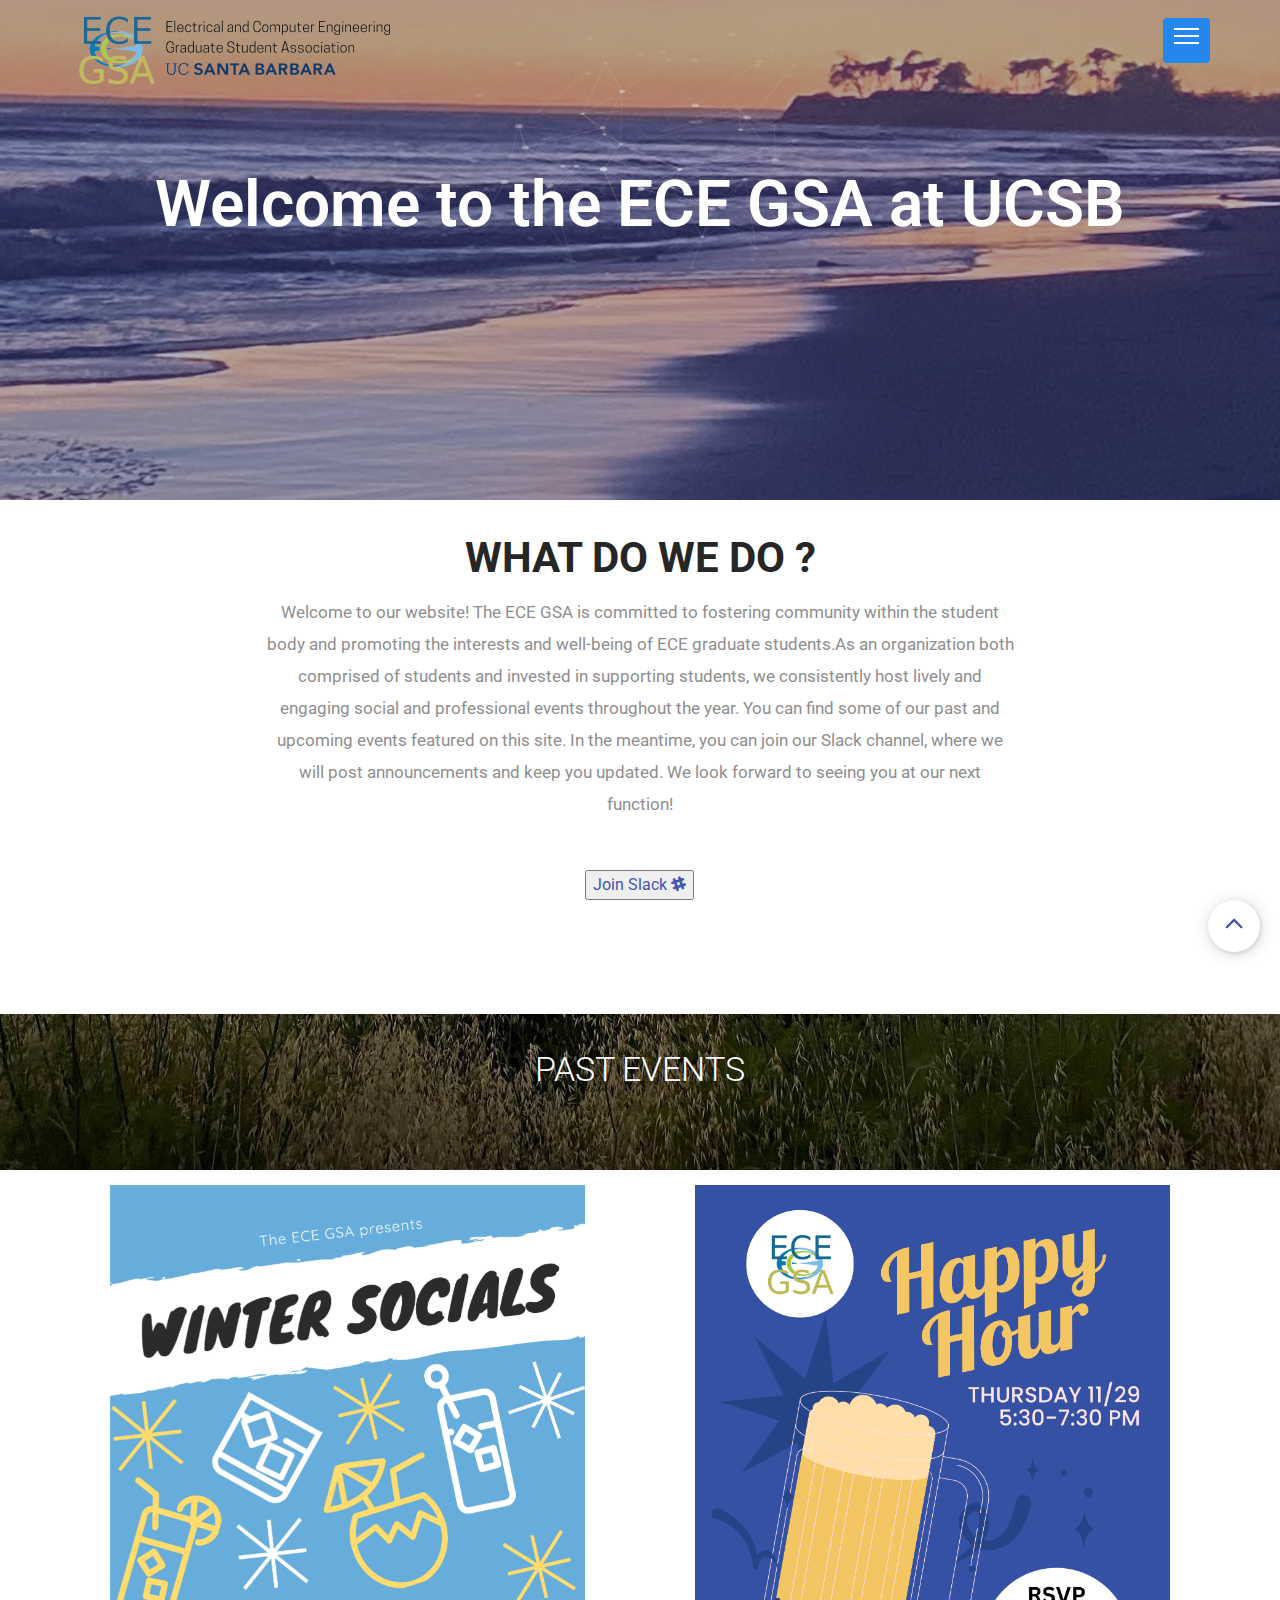
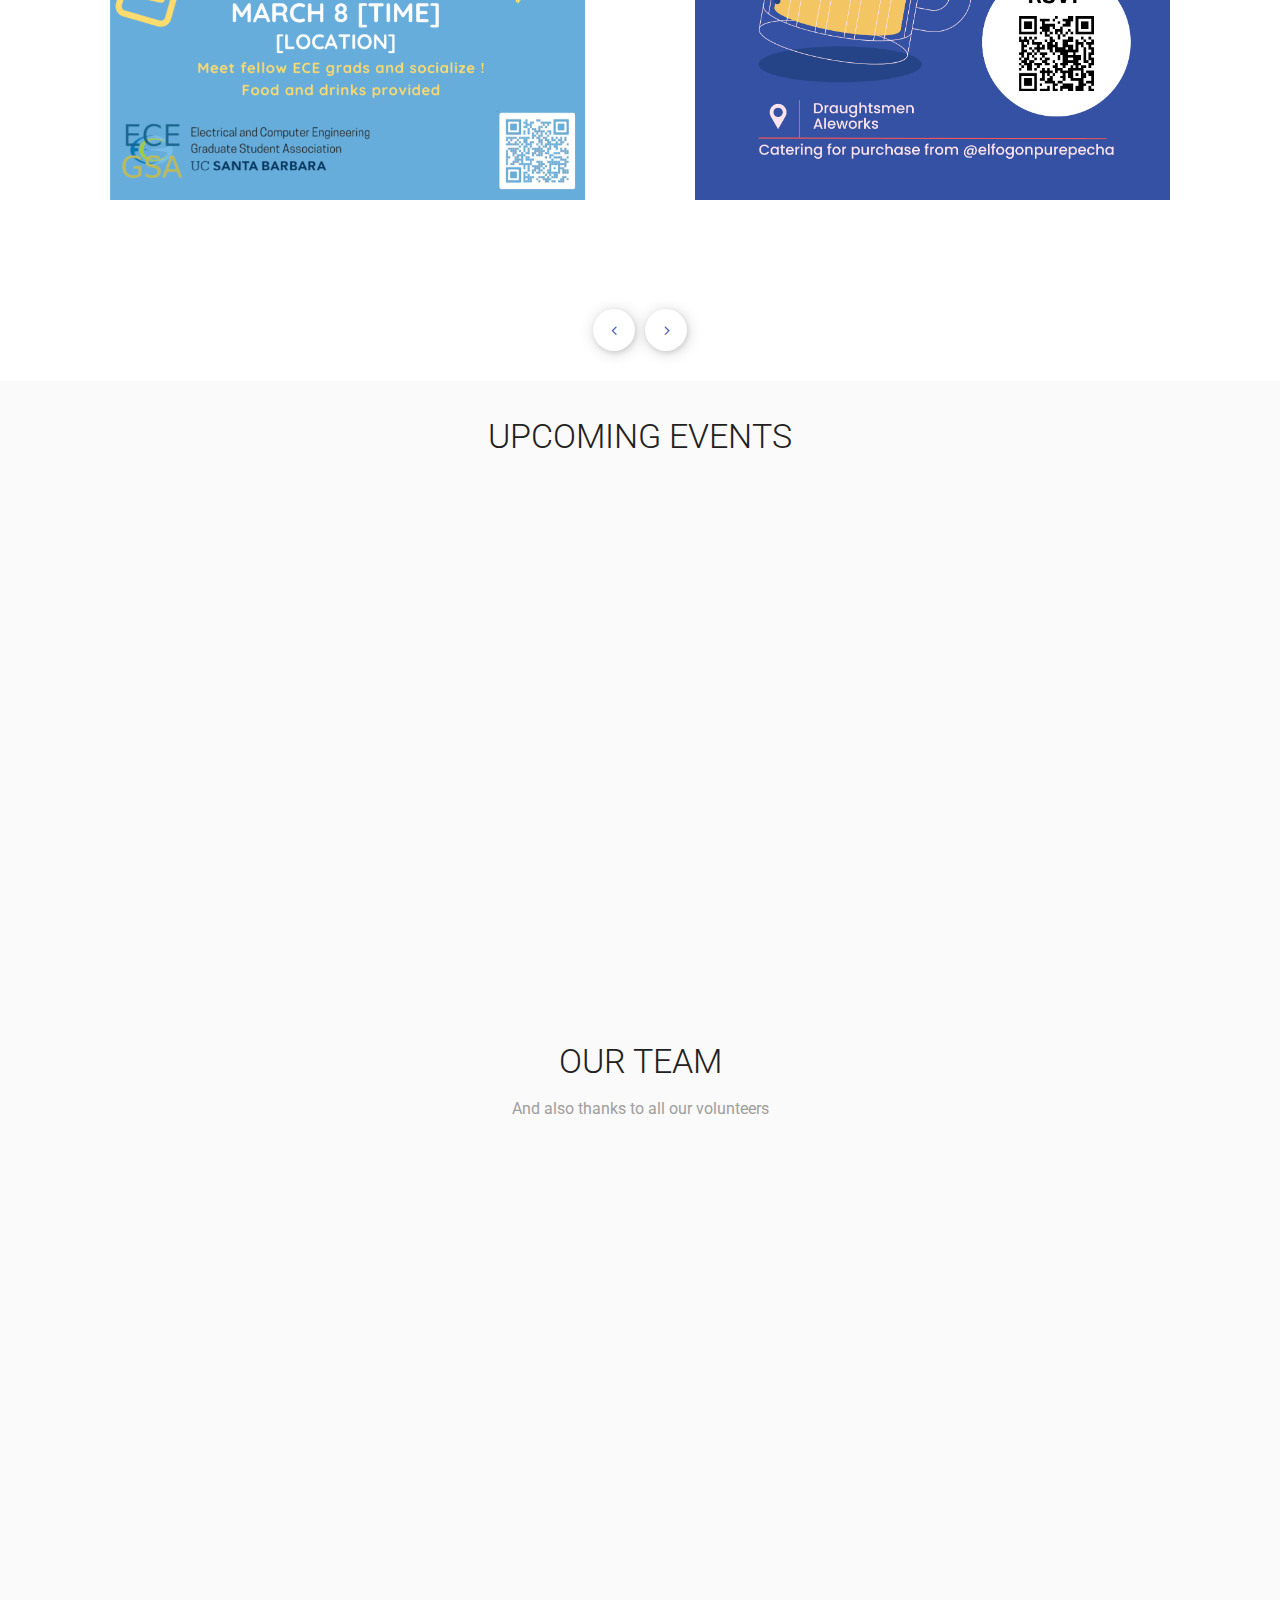
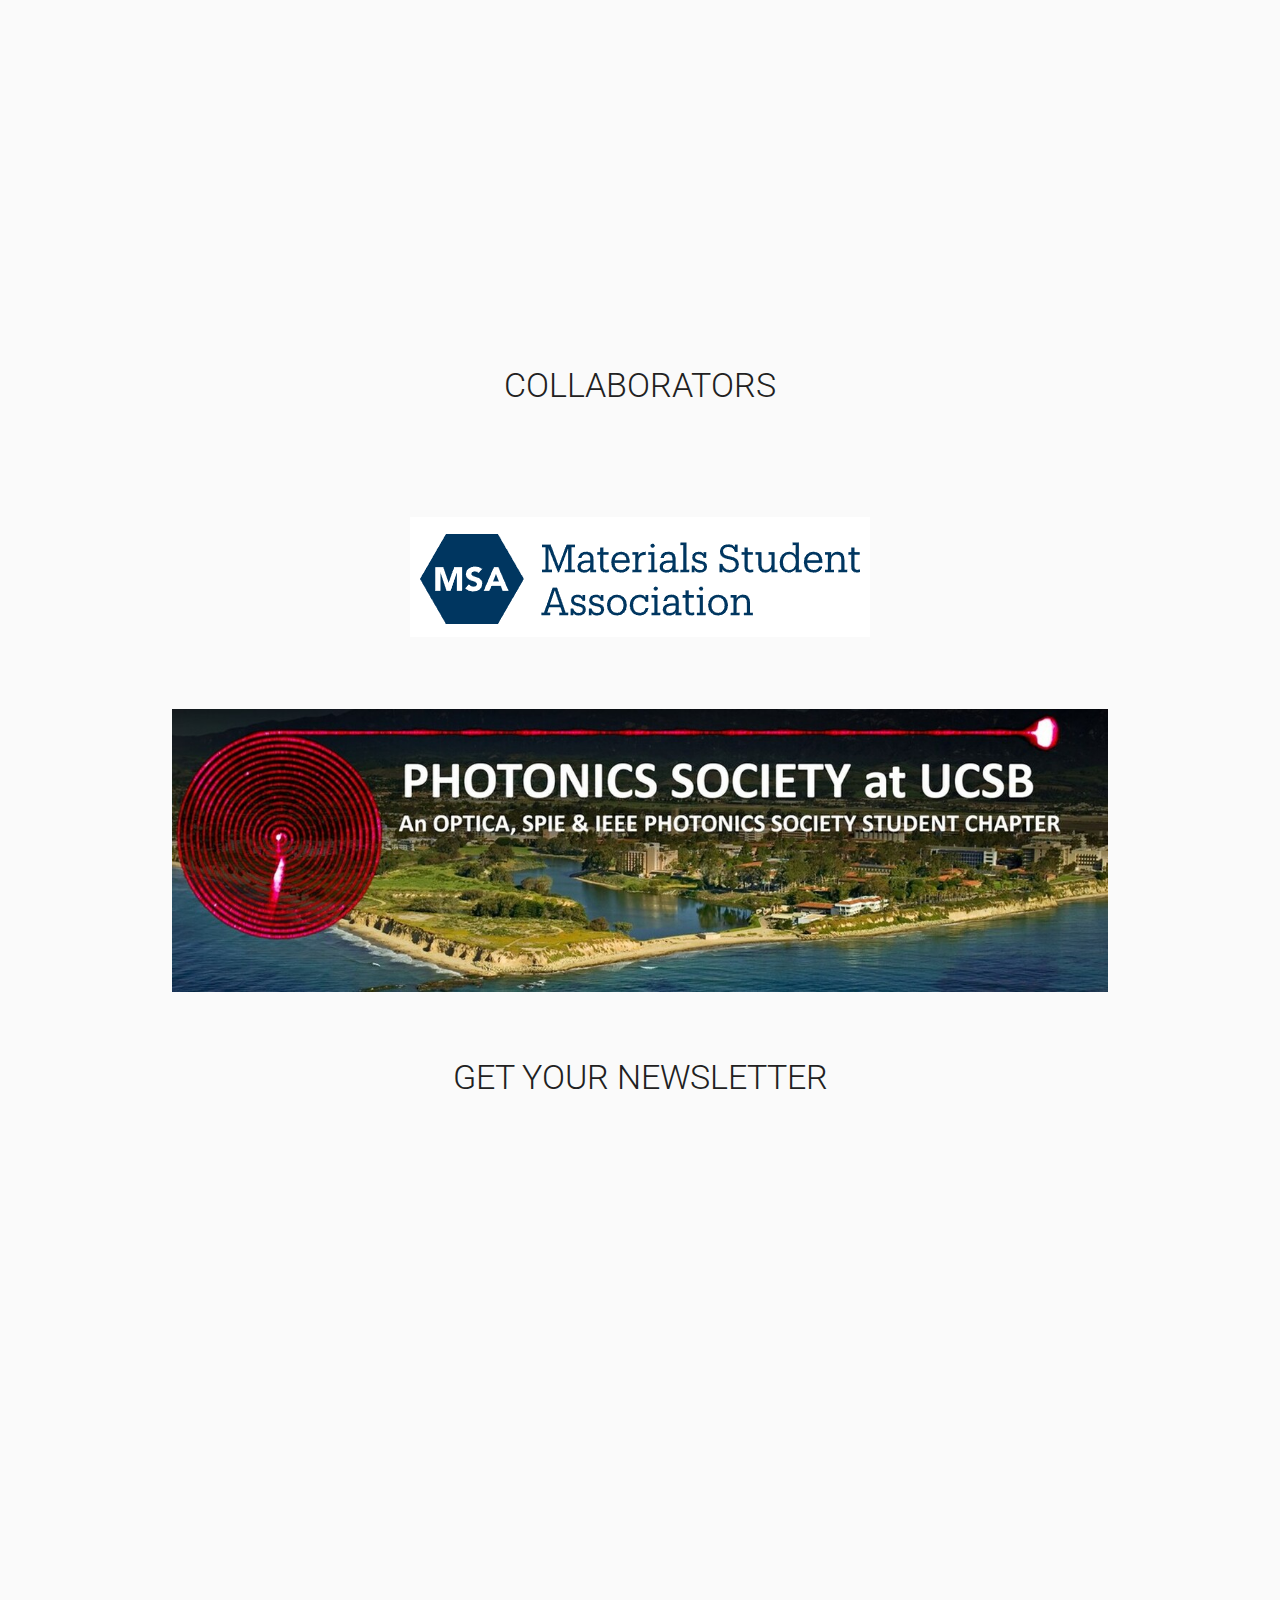
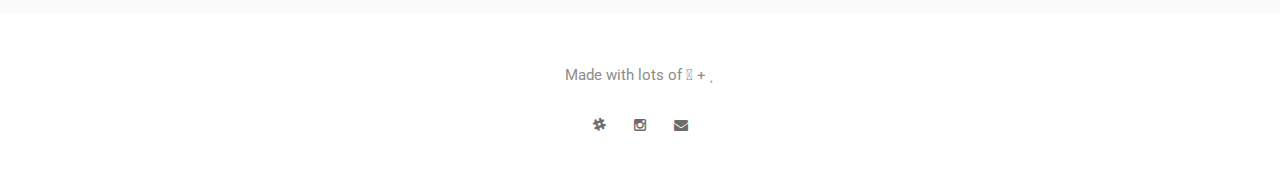
==== commit 4299da1d: "Add about us" ====
--- a/index.html
+++ b/index.html
@@ -31,7 +31,7 @@
 	    <link rel="apple-touch-icon" sizes="72x72" href="upload/logo_small_72.png">
 	    <link rel="apple-touch-icon" sizes="114x114" href="upload/logo_small_114.png">
 
-
+		<script src="https://kit.fontawesome.com/cd72707e66.js" crossorigin="anonymous"></script>
 	</head>
 
 	<body data-spy="scroll" data-offset="80" data-target=".main-nav">
@@ -49,7 +49,8 @@
 					    <li><a href="#past-events">PAST EVENTS</a></li>
 						<li><a href="#agenda">UPCOMING EVENTS</a></li>
 						<li><a href="#officers">OUR TEAM</a></li>
-					    <li><a href="#contact-us">CONTACT US</a></li>
+					    <li><a href="#get-newsletter">GET YOUR NEWSLETTER</a></li>
+						<!-- <li><a href="#contact-us">CONTACT US</a></li> -->
 					</ul>
 				</nav>
 
@@ -100,7 +101,7 @@
 							<strong>WHAT DO WE DO ?</strong>
 							</h2>
 							<p class="intro-text">
-								Lorem Ipsum is simply dummy text of the printing and typesetting industry. Lorem Ipsum has been the industry's standard dummy text ever since the 1500s, when an unknown printer took a galley of type and scrambled it to make a type specimen book. It has survived not only five centuries, but also the leap into electronic typesetting, remaining essentially unchanged. It was popularised in the 1960s with the release of Letraset sheets containing Lorem Ipsum passages, and more recently with desktop publishing software like Aldus PageMaker including versions of Lorem Ipsum. 
+								Welcome to our website! The ECE GSA is committed to fostering community within the student body and promoting the interests and well-being of ECE graduate students.As an organization both comprised of students and invested in supporting students, we consistently host lively and engaging social and professional events throughout the year. You can find some of our past and upcoming events featured on this site. In the meantime, you can join our Slack channel, where we will post announcements and keep you updated. We look forward to seeing you at our next function!	 
 							</p>
 						</div> <!-- end col -->
 
@@ -111,7 +112,15 @@
 				</div> <!-- end container -->
 			</section> <!-- end intro -->
 			
-			
+
+			<section >
+				<div class="col-sm-8 col-sm-offset-2 text-center wow slideInUp" data-wow-duration="1.2s" data-wow-delay="0s">
+					<a href="https://bit.ly/ucsb-ece-gsa" target="_blank"><button class="join_slack">Join Slack <i class="fa fa-slack"></i></button></a>
+					<!-- <a href="https://forms.fillout.com/t/7fbgA1JdxRus" target="_blank"><button class="join_newsletter">Subscribe to newsletter <i class="fa fa-envelope"></i></button></a> -->
+				</div>
+			</section>
+			
+			<br><br><br><br><br><br>
 			
 			<!-- Testimonials -->
 			<section class="section-wrap testimonials-slider" id="past-events">
@@ -204,8 +213,6 @@
 		<section class="section-wrap bg-light" id="agenda">
 				<div class="container">			
 					<h2 class="text-center">UPCOMING EVENTS</h2>
-					<p class="subheading text-center">Here are the planned activities</p>
-
 					<div class="row mt-20">
 
 						<div class="col-md-4 wow fadeInUp" data-wow-duration="1s" data-wow-delay="0.2s" style="visibility: visible; animation-duration: 1s; -webkit-animation-duration: 1s; animation-delay: 0.2s; -webkit-animation-delay: 0.2s; animation-name: fadeInUp; -webkit-animation-name: fadeInUp;">
@@ -440,16 +447,18 @@
 
 							<div class="container-partners">
 								<span>
+									<a href="#" target="_blank">
+										<img src="upload/physics_gradlife.png" alt="">
+									</a>
+									<br> <br> <br> <br>
 									<a href="https://msa.materials.ucsb.edu/" target="_blank">
 										<img src="upload/msa_logo.png" alt="">
 									</a>
 									<br> <br> <br> <br>
-									<!-- <a href="#" target="_blank">
-										<img src="upload/gradlife_physics.jpg" alt="">
-									</a> -->
 									<a href="#" target="_blank">
 										<img src="upload/photonics_society.png" alt="">
 									</a>
+									
 								</span>
 							</div>
 
@@ -469,22 +478,42 @@
 				</div> <!-- end container -->
 			</section> <!-- end partners -->	
 
-			<section class="section-wrap pb-0 our-team bg-light", id="contact-us"></section>
-		
+			
+		
+			<section class="section-wrap pb-0 our-team bg-light", id="get-newsletter" >
+				<div class="container">
+					<div class="row">
+						<h2 class="text-center">GET YOUR NEWSLETTER</h2>
+					</div>	
+				</div>
+				<div style="width:100%;height:500px;" data-fillout-id="7fbgA1JdxRus" data-fillout-embed-type="standard" data-fillout-inherit-parameters data-fillout-dynamic-resize></div><script src="https://server.fillout.com/embed/v1/"></script>
+			</section>
+
+
+			 <!-- 
+			<section class="section-wrap pb-0 our-team bg-light", id="contact-us">
+				<div class="container">
+					<div class="row">
+						<h2 class="text-center">CONTACT US</h2>
+					</div>	
+				</div>
+			</section>
+			-->
+
 
 		<!-- Footer -->
 			<footer id="footer" class="minimal">
 				<div class="container">
 					<div class="row">
 						<div class="col-md-4 col-md-offset-4">
-							
+							<p><span class="footer-byeline">Made with lots of </span><span class="coffee-color"><i class="fas fa-coffee"></i></span><span class="footer-byeline"> + </span> <span class="heart-color"><i class="fa-solid fa-heart"></i></span></p>
 							<div class="socials">
 								<!-- <a href="#"><i class="fa fa-facebook"></i></a> -->
 								<!--<a href="#"><i class="fa fa-twitter"></i></a> -->
 								<!--<a href="#"><i class="fa fa-google-plus"></i></a>   -->
 								<!--<a href="#"><i class="fa fa-linkedin"></i></a>  -->
 								<!--<a href="#"><i class="fa fa-pinterest-p"></i></a>   -->
-								<a href="https://bit.ly/ucsb-ece-gsa" target="_blank"><i class="fa fa-slack"></i></a>
+								<a href="https://bit.ly/ucsb-ece-gsa" target="_blank"><i class="fa fa-slack fa-xl"></i></a>
 								<a href="https://www.instagram.com/ecegsa_ucsb" target="_blank"><i class="fa fa-instagram"></i></a>
 								<a href="mailto:gsa@ece.ucsb.edu" target="_blank"><i class="fa fa-envelope"></i></a>
 							</div> <!-- end socials -->
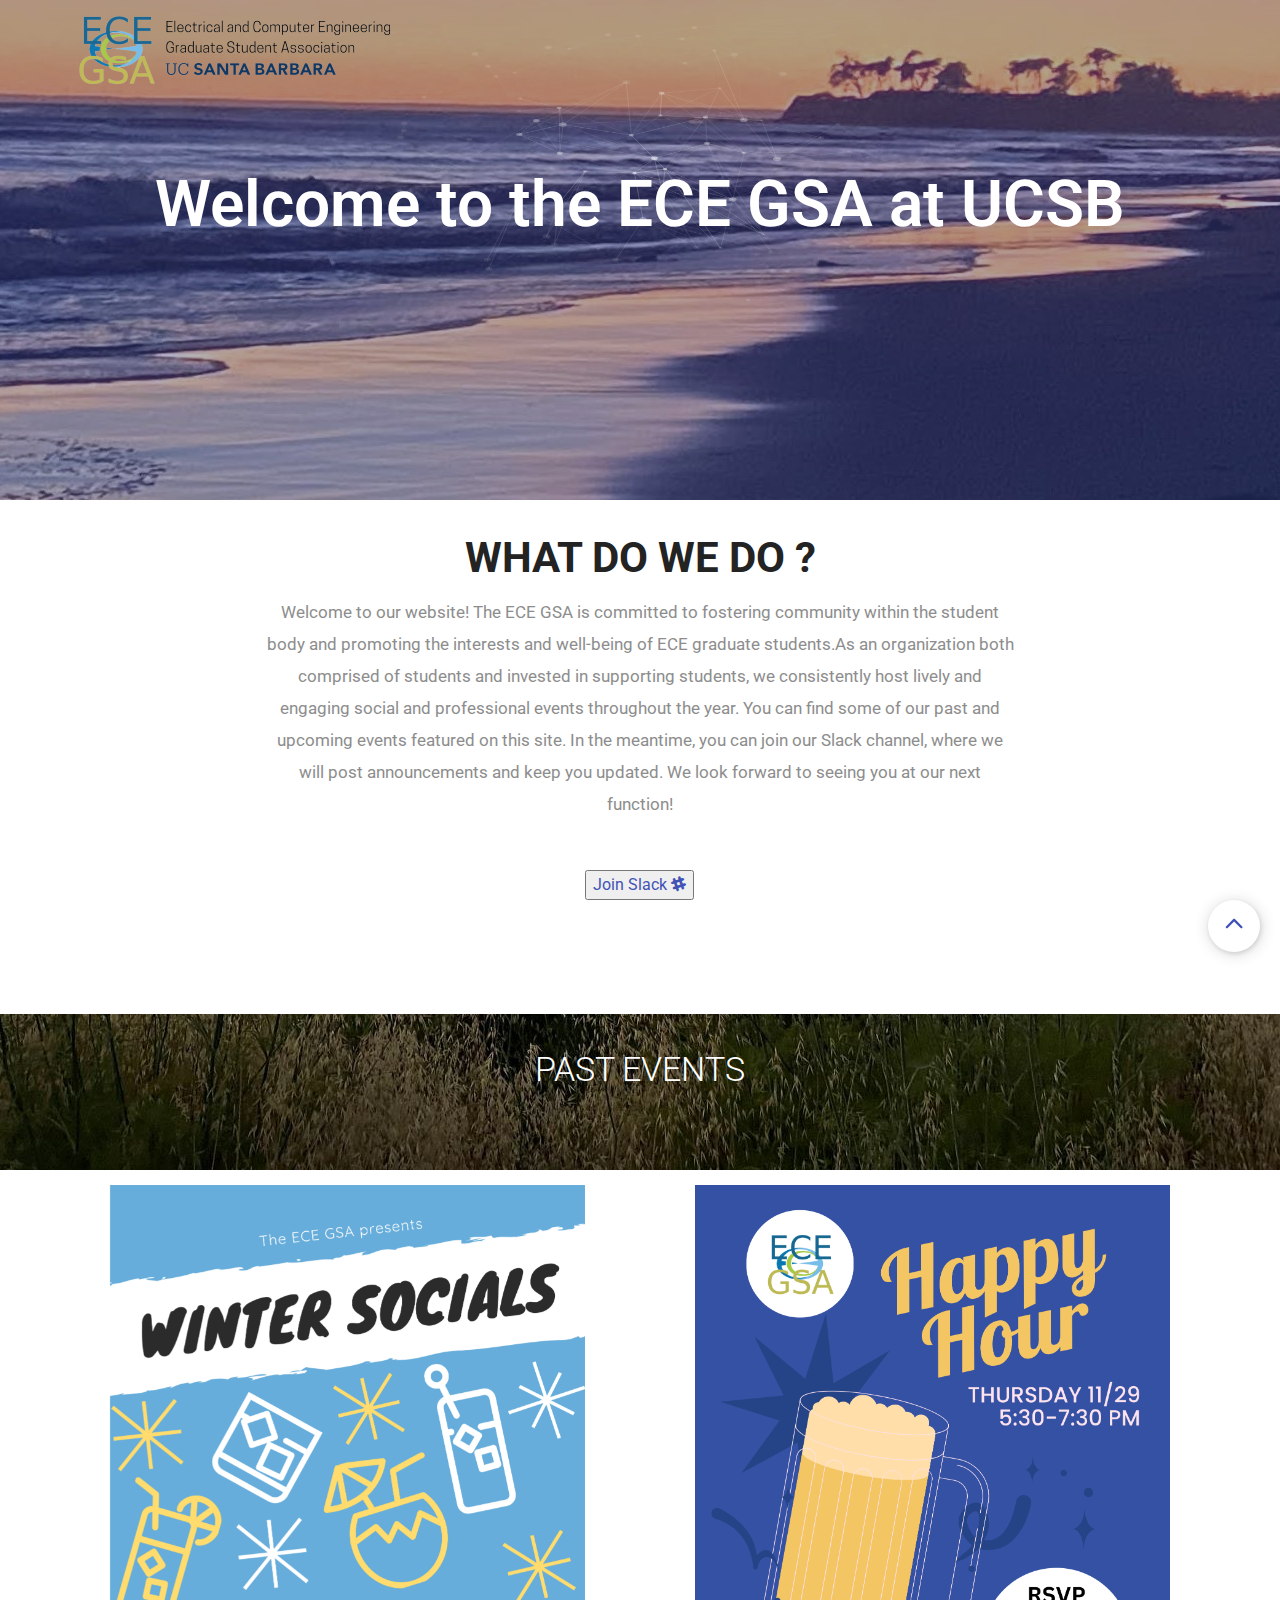
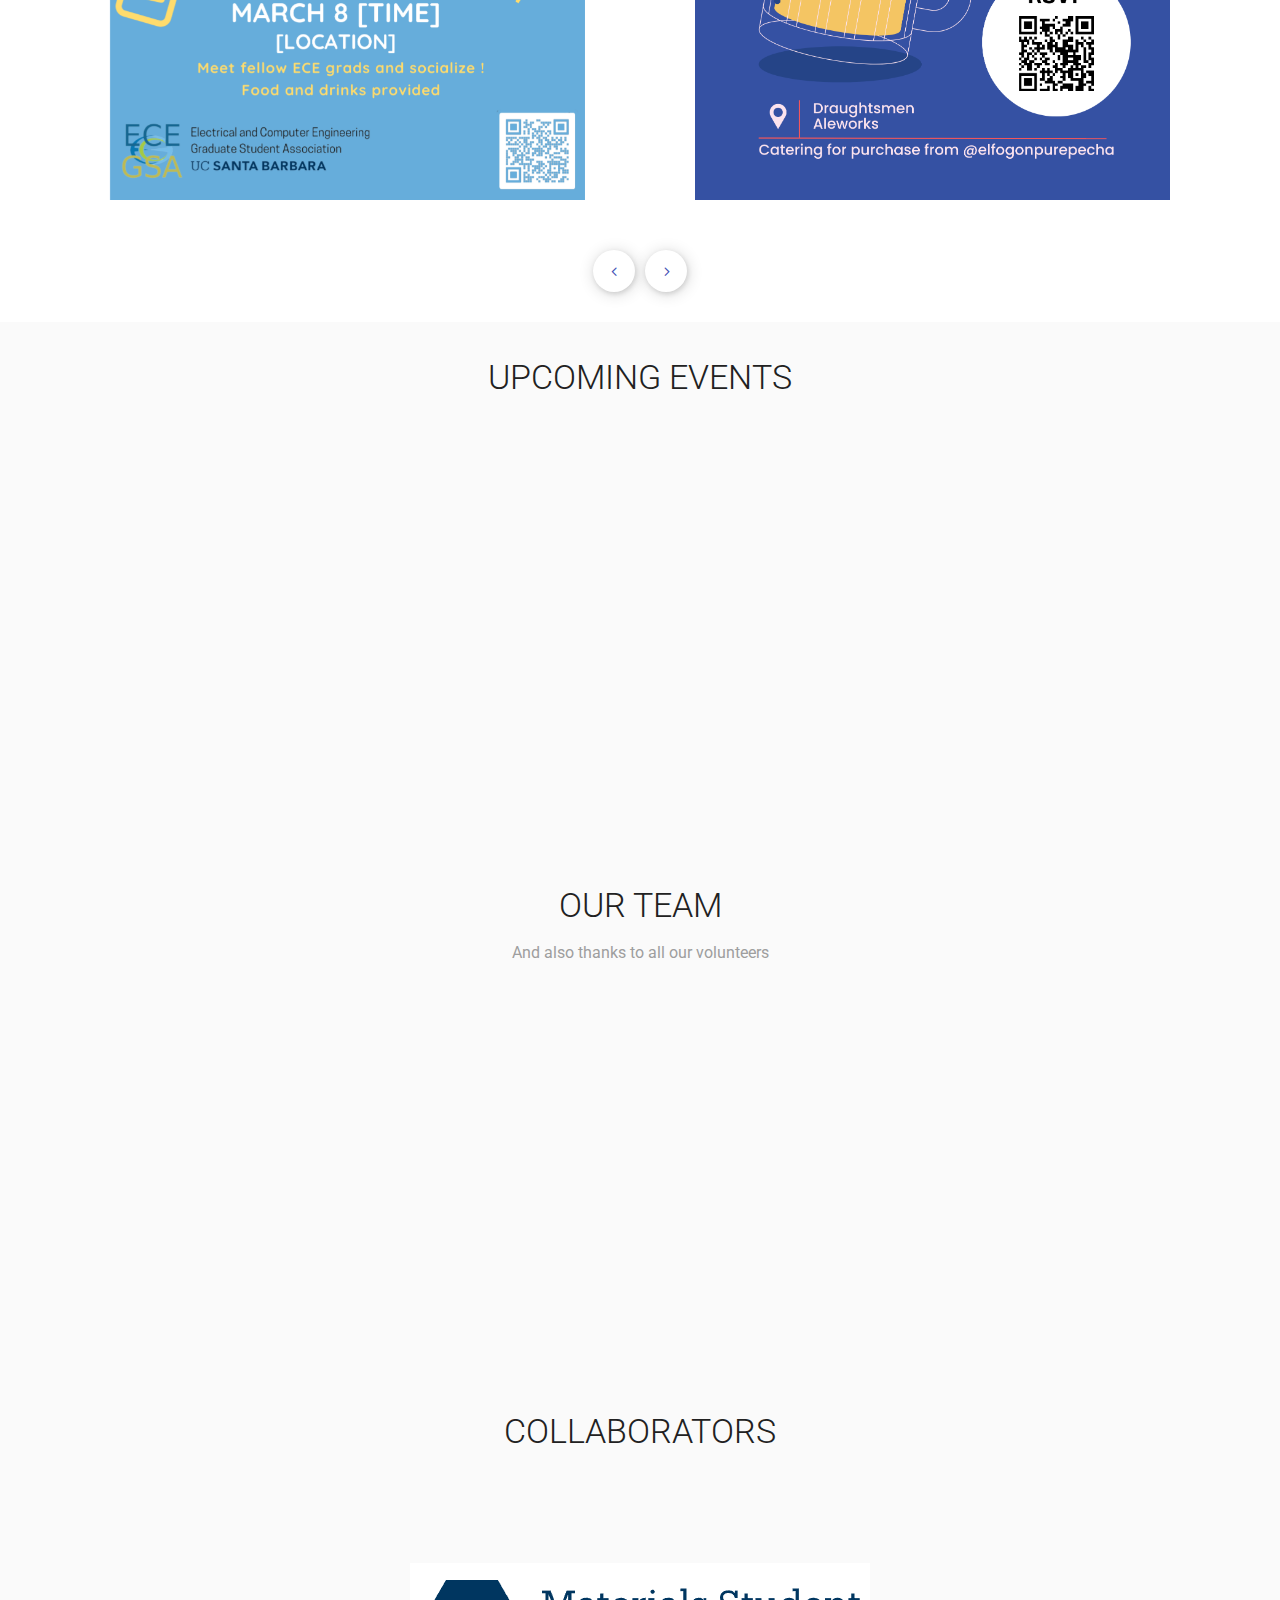
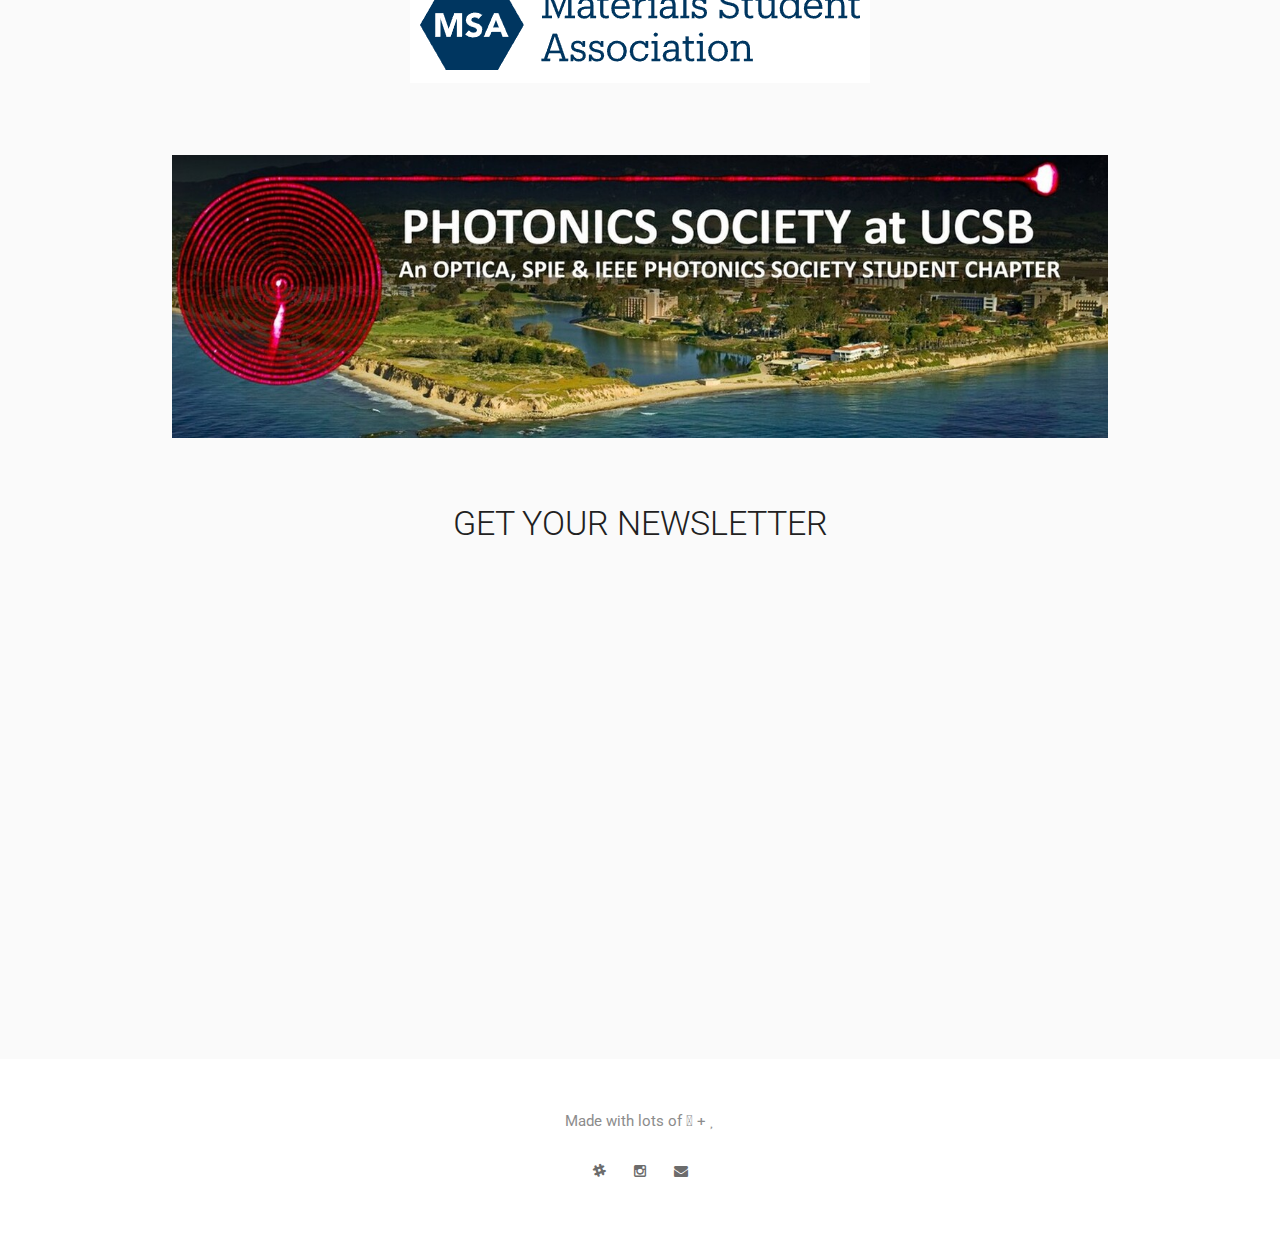
==== commit 8e30360a: "Update IG links" ====
--- a/index.html
+++ b/index.html
@@ -44,15 +44,16 @@
 		<header id="home">
 			<div class="main-nav" role="navigation">
 
+				<!--
 				<nav class="nav-hide">
 					<ul class="nav local-scroll">
 					    <li><a href="#past-events">PAST EVENTS</a></li>
 						<li><a href="#agenda">UPCOMING EVENTS</a></li>
 						<li><a href="#officers">OUR TEAM</a></li>
 					    <li><a href="#get-newsletter">GET YOUR NEWSLETTER</a></li>
-						<!-- <li><a href="#contact-us">CONTACT US</a></li> -->
 					</ul>
 				</nav>
+				-->
 
 				<div class="container clearfix">
 
@@ -62,11 +63,14 @@
 						</a>
 					</div>
 
+					
+					<!--
 					<div class="navbar-toggle">
 						<div class="bar1"></div>
 						<div class="bar2"></div>
 						<div class="bar3"></div>
 					</div>
+					-->
 
 				</div> <!-- end container -->
 			</div> <!-- end main nav -->
@@ -101,7 +105,7 @@
 							<strong>WHAT DO WE DO ?</strong>
 							</h2>
 							<p class="intro-text">
-								Welcome to our website! The ECE GSA is committed to fostering community within the student body and promoting the interests and well-being of ECE graduate students.As an organization both comprised of students and invested in supporting students, we consistently host lively and engaging social and professional events throughout the year. You can find some of our past and upcoming events featured on this site. In the meantime, you can join our Slack channel, where we will post announcements and keep you updated. We look forward to seeing you at our next function!	 
+								Welcome to our website! The ECE GSA is committed to fostering community within the student body and promoting the interests and well-being of ECE graduate students.As an organization both comprised of students and invested in supporting students, we consistently host lively and engaging social and professional events throughout the year. You can find some of our past and upcoming events featured on this site. In the meantime, you can join our Slack channel, where we will post announcements and keep you updated. We look forward to seeing you at our next function! 
 							</p>
 						</div> <!-- end col -->
 
@@ -144,11 +148,11 @@
 								</div>
 							</div> <!-- end first testimonial -->
 
-							<div class="item">
-								<div class="testimonials-box">
-									<img src="upload/msa_mixer.png" class="testimonials-img" alt="">
-								</div>
-							</div> <!-- end first testimonial -->
+							<!-- <div class="item">
+								<div class="testimonials-box">
+									<img src="upload/msa_mixer_1.png" class="testimonials-img" alt="">
+								</div>
+							</div>--> <!-- end first testimonial -->
 
 							<div class="item">
 								<div class="testimonials-box">
@@ -224,11 +228,11 @@
 										</a>
 									</div>
 									<div class="entry-title">
-										<h4><a href="single.html">Day 1: Conference</a></h4>
+										<h4><a href="single.html">Event 1</a></h4>
 									</div>
 
 									<div class="entry-content">
-										<p>Lorem ipsum dolor sit amet, consectetur adipisicing elit, sed do eiusmod tempor incididunt ut labore et dolore magna aliqua. Ut enim ad minim veniam, quis nostrud exercitation ullamco laboris nisi.</p>
+										<p>Coming soon...</p>
 										<!-- <a href="single.html" class="btn btn-small btn-rounded">Read More</a> -->
 									</div>
 								</div> <!-- end entry box -->
@@ -244,11 +248,11 @@
 										</a>
 									</div>
 									<div class="entry-title">
-										<h4><a href="single.html">Day 2: Workshops</a></h4>
+										<h4><a href="single.html">Event 2</a></h4>
 									</div>
 
 									<div class="entry-content">
-										<p>Lorem ipsum dolor sit amet, consectetur adipisicing elit, sed do eiusmod tempor incididunt ut labore et dolore magna aliqua. Ut enim ad minim veniam, quis nostrud exercitation ullamco laboris nisi.</p>
+										<p>Coming soon...</p>
 										<!-- <a href="single.html" class="btn btn-small btn-rounded">Read More</a> -->
 									</div>
 								</div> <!-- end entry box -->
@@ -264,11 +268,11 @@
 										</a>
 									</div>
 									<div class="entry-title">
-										<h4><a href="single.html">Day 3: Hackathon</a></h4>
+										<h4><a href="single.html">Event 3</a></h4>
 									</div>
 
 									<div class="entry-content">
-										<p>Lorem ipsum dolor sit amet, consectetur adipisicing elit, sed do eiusmod tempor incididunt ut labore et dolore magna aliqua. Ut enim ad minim veniam, quis nostrud exercitation ullamco laboris nisi.</p>
+										<p>Coming soon...</p>
 										<!-- <a href="single.html" class="btn btn-small btn-rounded">Read More</a> -->
 									</div>
 								</div> <!-- end entry box -->
@@ -288,7 +292,98 @@
 
 					<div class="row mt-30">
 
-						<div class="col-md-4 wow fadeIn" data-wow-duration="2s" data-wow-delay="0.2s">
+
+					<div class="col-md-3 wow fadeIn" data-wow-duration="2s" data-wow-delay="0.2s">
+							<div class="team-member">
+								<div class="team-img">
+									<img src="upload/alejandro.jpg" alt="">
+									<div class="team-details text-center">
+										<h5 class="team-title mb-10">Alejandro Quevedo</h5>
+										<!-- <span>Organizer</span> -->
+										<div class="socials mt-20">
+											<a href="https://www.instagram.com/dro__bro", target="_blank"><i class="fa fa-instagram"></i></a>
+											<a href="mailto:alejandromquevedo@ucsb.edu"><i class="fa fa-envelope"></i></a>
+										</div>
+									</div>
+								</div>							
+							</div> <!-- end team member -->
+						</div> <!-- end col -->
+
+
+
+						<div class="col-md-3 wow fadeIn" data-wow-duration="2s" data-wow-delay="0.2s">
+							<div class="team-member">
+								<div class="team-img">
+									<img src="upload/jennifer_ps.jpg" alt="">
+									<div class="team-details text-center">
+										<h5 class="team-title mb-10">Jennifer Volk</h5>
+										<!-- <span>Organizer</span> -->
+										<div class="socials mt-20">
+											<a href="#", target="_blank" ><i class="fa fa-instagram"></i></a>
+											<a href="mailto:jevolk@ucsb.edu"><i class="fa fa-envelope"></i></a>
+										</div>
+									</div>
+								</div>							
+							</div> <!-- end team member -->
+						</div> <!-- end col -->
+
+
+						<div class="col-md-3 wow fadeIn" data-wow-duration="2s" data-wow-delay="0.6s">
+							<div class="team-member mt-mdm-40">
+								<div class="team-img">
+									<img src="upload/madeline.jpg" alt="">
+									<div class="team-details text-center">
+										<h5 class="team-title mb-10">Madeline Blischke</h5>
+										<!-- <span>Organizer</span> -->
+										<div class="socials mt-20">
+											<a href="#", target="_blank"><i class="fa fa-instagram"></i></a>
+											<a href="mailto:blischke@ucsb.edu"><i class="fa fa-envelope"></i></a>
+										</div>
+									</div>
+								</div>							
+							</div> <!-- end team member -->
+						</div> <!-- end col -->
+						
+						
+						<div class="col-md-3 wow fadeIn" data-wow-duration="2s" data-wow-delay="0.4s">
+							<div class="team-member mt-mdm-40">
+								<div class="team-img">
+									<img src="upload/monsij_ps.jpg" alt="">
+									<div class="team-details text-center">
+										<h5 class="team-title mb-10">Monsij Biswal</h5>
+										<!-- <span>Lead Designer</span> -->
+										<div class="socials mt-20">
+											<a href="https://www.instagram.com/monsij.b", target="_blank"><i class="fa fa-instagram"></i></a>
+											<a href="mailto:mbiswal@ucsb.edu"><i class="fa fa-envelope"></i></a>
+										</div>
+									</div>
+								</div>							
+							</div> <!-- end team member -->
+						</div> <!-- end col -->
+
+					</div> <!-- end row -->
+
+					<div class="row mt-30">
+
+						<div class="col-md-3 wow fadeIn" data-wow-duration="2s" data-wow-delay="0.6s">
+							<div class="team-member mt-mdm-40">
+								<div class="team-img">
+									<img src="upload/ozgur.jpg" alt="">
+									<div class="team-details text-center">
+										<h5 class="team-title mb-10">Ozgur Guldogan</h5>
+										<!-- <span>Organizer</span> -->
+										<div class="socials mt-20">
+											<a href="#", target="_blank"><i class="fa fa-instagram"></i></a>
+											<a href="mailto:ozgurguldogan@ucsb.edu"><i class="fa fa-envelope"></i></a>
+										</div>
+									</div>
+								</div>							
+							</div> <!-- end team member -->
+						</div> <!-- end col -->
+						
+						
+
+						<div class="col-md-3 wow fadeIn" data-wow-duration="2s" data-wow-delay="0.2s">
 							<div class="team-member">
 								<div class="team-img">
 									<img src="upload/sean.jpg" alt="">
@@ -296,15 +391,33 @@
 										<h5 class="team-title mb-10">Sean Anderson</h5>
 										<!-- <span>Organizer</span> -->
 										<div class="socials mt-20">
-											<a href="#"><i class="fa fa-instagram"></i></a>
-											<a href="#"><i class="fa fa-envelope"></i></a>
-										</div>
-									</div>
-								</div>							
-							</div> <!-- end team member -->
-						</div> <!-- end col -->
-
-						<div class="col-md-4 wow fadeIn" data-wow-duration="2s" data-wow-delay="0.4s">
+											<a href="#", target="_blank"><i class="fa fa-instagram"></i></a>
+											<a href="mailto:seananderson@ucsb.edu"><i class="fa fa-envelope"></i></a>
+										</div>
+									</div>
+								</div>							
+							</div> <!-- end team member -->
+						</div> <!-- end col -->
+
+						<div class="col-md-3 wow fadeIn" data-wow-duration="2s" data-wow-delay="0.4s">
+							<div class="team-member mt-mdm-40">
+								<div class="team-img">
+									<img src="upload/vade.jpg" alt="">
+									<div class="team-details text-center">
+										<h5 class="team-title mb-10">Vade Shah</h5>
+										<!-- <span>Lead Designer</span> -->
+										<div class="socials mt-20">
+											<a href="https://www.instagram.com/vadeshah", target="_blank"><i class="fa fa-instagram"></i></a>
+											<a href="mailto:vade@ucsb.edu"><i class="fa fa-envelope"></i></a>
+										</div>
+									</div>
+								</div>							
+							</div> <!-- end team member -->
+					</div> <!-- end col -->
+
+				
+
+					<div class="col-md-3 wow fadeIn" data-wow-duration="2s" data-wow-delay="0.4s">
 							<div class="team-member mt-mdm-40">
 								<div class="team-img">
 									<img src="upload/zeki.jpg" alt="">
@@ -312,123 +425,13 @@
 										<h5 class="team-title mb-10">Zeki Duman</h5>
 										<!-- <span>Lead Designer</span> -->
 										<div class="socials mt-20">
-											<a href="#"><i class="fa fa-instagram"></i></a>
-											<a href="#"><i class="fa fa-envelope"></i></a>
-										</div>
-									</div>
-								</div>							
-							</div> <!-- end team member -->
-						</div> <!-- end col -->
-
-						<div class="col-md-4 wow fadeIn" data-wow-duration="2s" data-wow-delay="0.6s">
-							<div class="team-member mt-mdm-40">
-								<div class="team-img">
-									<img src="upload/ozgur.jpg" alt="">
-									<div class="team-details text-center">
-										<h5 class="team-title mb-10">Ozgur Guldogan</h5>
-										<!-- <span>Organizer</span> -->
-										<div class="socials mt-20">
-											<a href="#"><i class="fa fa-instagram"></i></a>
-											<a href="#"><i class="fa fa-envelope"></i></a>
-										</div>
-									</div>
-								</div>							
-							</div> <!-- end team member -->
-						</div> <!-- end col -->	
-
-					</div> <!-- end row -->
-
-
-
-
-					<div class="row mt-30">
-
-						<div class="col-md-4 wow fadeIn" data-wow-duration="2s" data-wow-delay="0.2s">
-							<div class="team-member">
-								<div class="team-img">
-									<img src="upload/alejandro.jpg" alt="">
-									<div class="team-details text-center">
-										<h5 class="team-title mb-10">Alejandro Quevedo</h5>
-										<!-- <span>Organizer</span> -->
-										<div class="socials mt-20">
-											<a href="#"><i class="fa fa-instagram"></i></a>
-											<a href="#"><i class="fa fa-envelope"></i></a>
-										</div>
-									</div>
-								</div>							
-							</div> <!-- end team member -->
-						</div> <!-- end col -->
-
-						<div class="col-md-4 wow fadeIn" data-wow-duration="2s" data-wow-delay="0.4s">
-							<div class="team-member mt-mdm-40">
-								<div class="team-img">
-									<img src="upload/vade.jpg" alt="">
-									<div class="team-details text-center">
-										<h5 class="team-title mb-10">Vade Shah</h5>
-										<!-- <span>Lead Designer</span> -->
-										<div class="socials mt-20">
-											<a href="#"><i class="fa fa-instagram"></i></a>
-											<a href="#"><i class="fa fa-envelope"></i></a>
-										</div>
-									</div>
-								</div>							
-							</div> <!-- end team member -->
-						</div> <!-- end col -->
-
-						<div class="col-md-4 wow fadeIn" data-wow-duration="2s" data-wow-delay="0.6s">
-							<div class="team-member mt-mdm-40">
-								<div class="team-img">
-									<img src="upload/madeline.jpg" alt="">
-									<div class="team-details text-center">
-										<h5 class="team-title mb-10">Madeline Blischke</h5>
-										<!-- <span>Organizer</span> -->
-										<div class="socials mt-20">
-											<a href="#"><i class="fa fa-instagram"></i></a>
-											<a href="#"><i class="fa fa-envelope"></i></a>
-										</div>
-									</div>
-								</div>							
-							</div> <!-- end team member -->
-						</div> <!-- end col -->	
-
-					</div> <!-- end row -->
-
-
-
-					<div class="row mt-30">
-
-						<div class="col-md-4 wow fadeIn" data-wow-duration="2s" data-wow-delay="0.2s">
-							<div class="team-member">
-								<div class="team-img">
-									<img src="upload/default_team.jpg" alt="">
-									<div class="team-details text-center">
-										<h5 class="team-title mb-10">Jennifer Volk</h5>
-										<!-- <span>Organizer</span> -->
-										<div class="socials mt-20">
-											<a href="#"><i class="fa fa-instagram"></i></a>
-											<a href="#"><i class="fa fa-envelope"></i></a>
-										</div>
-									</div>
-								</div>							
-							</div> <!-- end team member -->
-						</div> <!-- end col -->
-
-						<div class="col-md-4 wow fadeIn" data-wow-duration="2s" data-wow-delay="0.4s">
-							<div class="team-member mt-mdm-40">
-								<div class="team-img">
-									<img src="upload/default_team.jpg" alt="">
-									<div class="team-details text-center">
-										<h5 class="team-title mb-10">Monsij Biswal</h5>
-										<!-- <span>Lead Designer</span> -->
-										<div class="socials mt-20">
-											<a href="#"><i class="fa fa-instagram"></i></a>
-											<a href="#"><i class="fa fa-envelope"></i></a>
-										</div>
-									</div>
-								</div>							
-							</div> <!-- end team member -->
-						</div> <!-- end col -->
-
+											<a href="https://www.instagram.com/dumanzeki", target="_blank"><i class="fa fa-instagram"></i></a>
+											<a href="mailto:zekiduman@ucsb.edu"><i class="fa fa-envelope"></i></a>
+										</div>
+									</div>
+								</div>							
+							</div> <!-- end team member -->
+						</div> <!-- end col -->
 
 					</div> <!-- end row -->
 
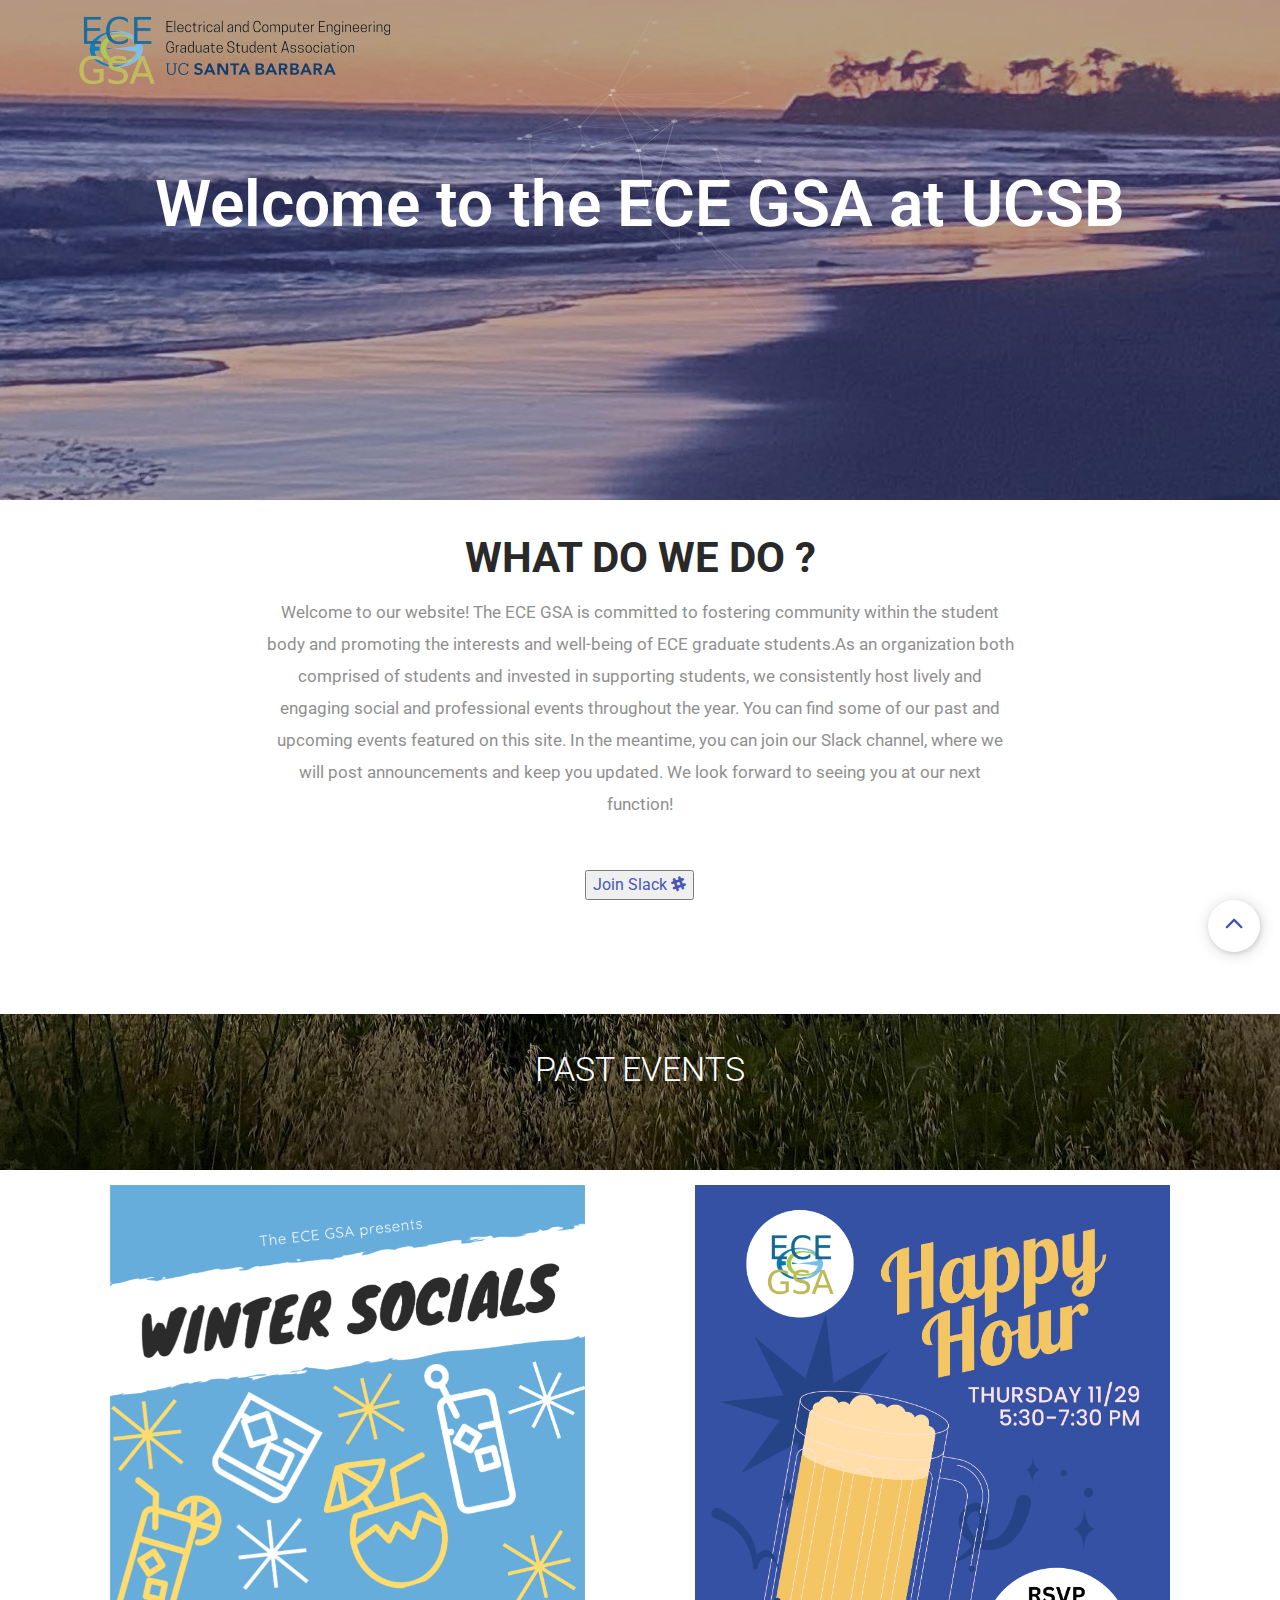
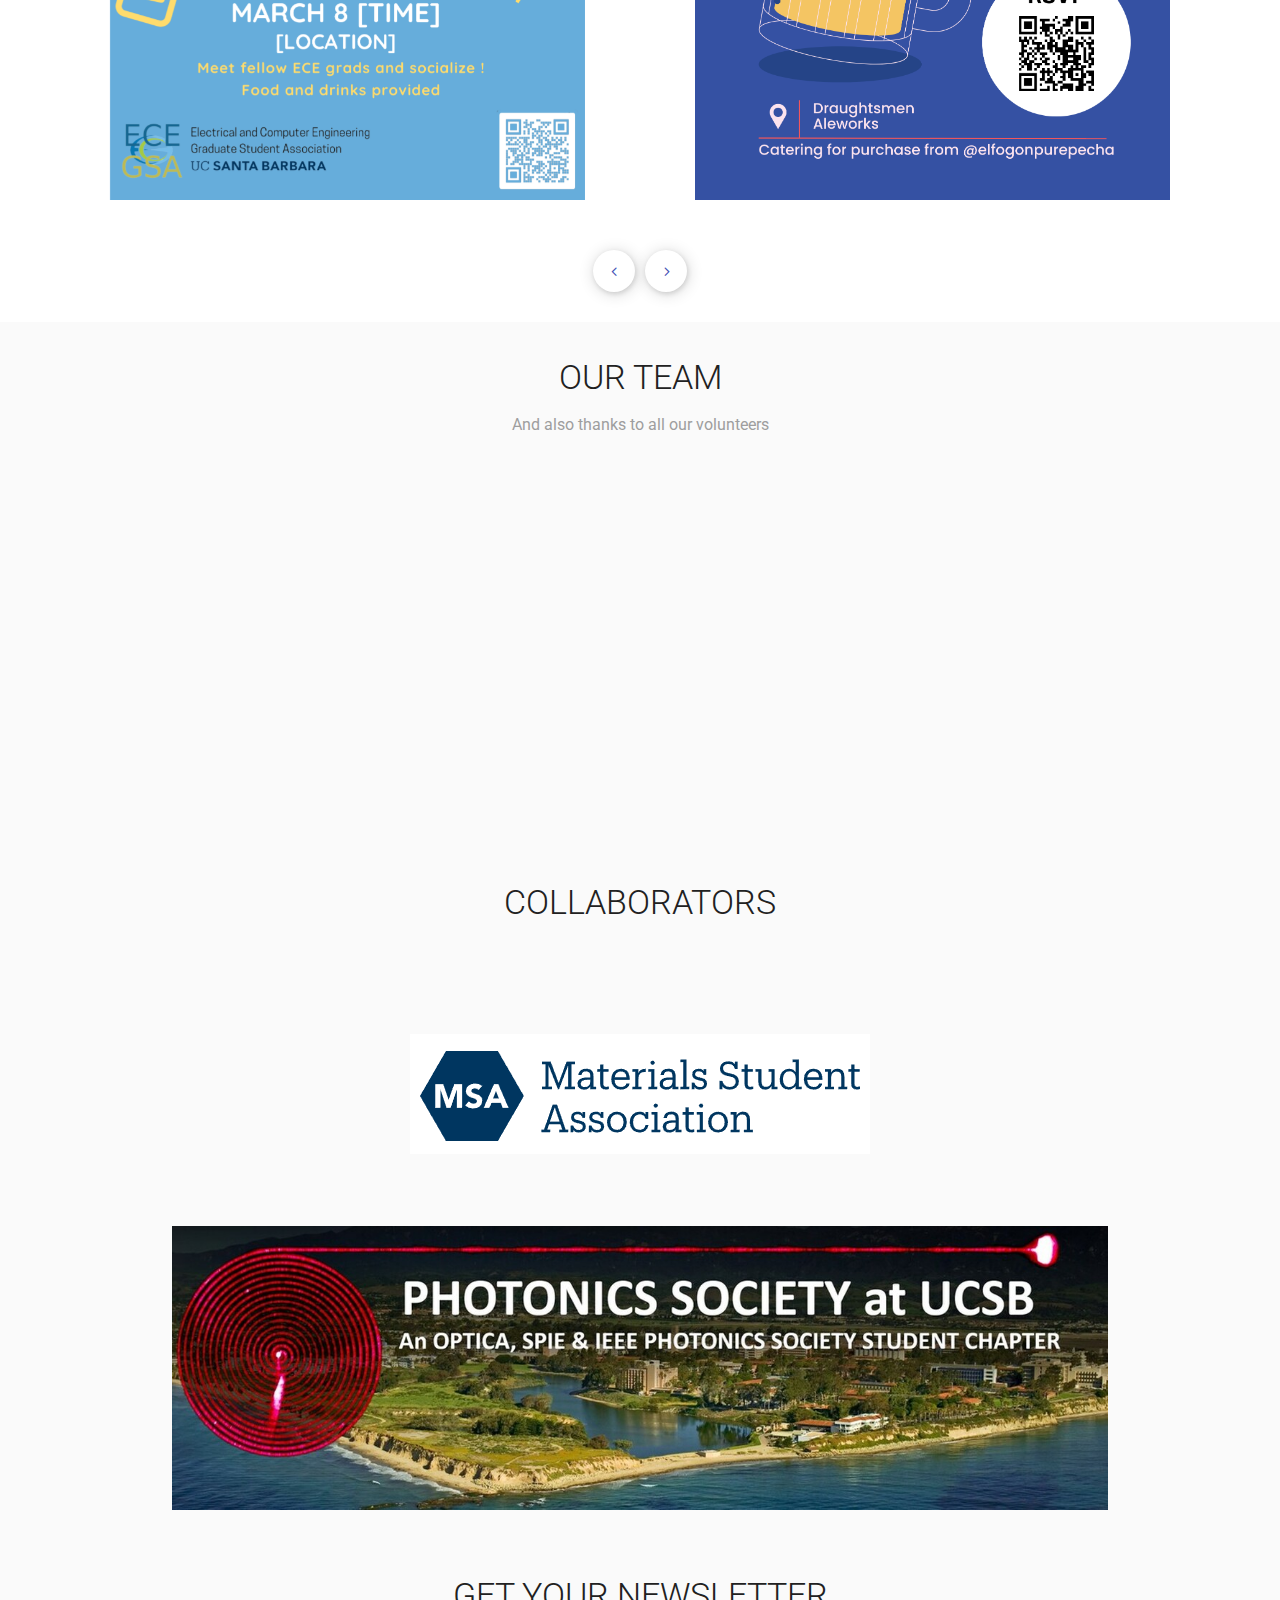
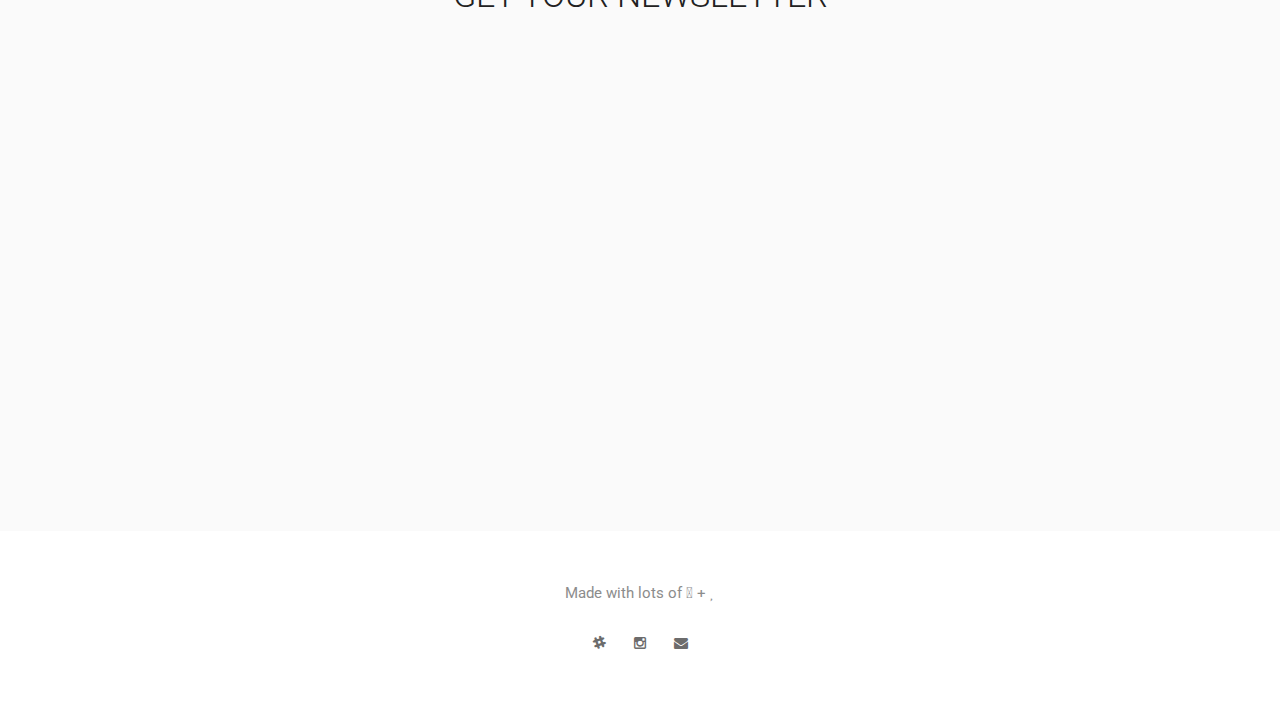
==== commit 60fbb678: "Hide upcoming events section" ====
--- a/index.html
+++ b/index.html
@@ -214,75 +214,8 @@
 			</section> <!-- end testimonials -->
 		
 		
-		<section class="section-wrap bg-light" id="agenda">
-				<div class="container">			
-					<h2 class="text-center">UPCOMING EVENTS</h2>
-					<div class="row mt-20">
-
-						<div class="col-md-4 wow fadeInUp" data-wow-duration="1s" data-wow-delay="0.2s" style="visibility: visible; animation-duration: 1s; -webkit-animation-duration: 1s; animation-delay: 0.2s; -webkit-animation-delay: 0.2s; animation-name: fadeInUp; -webkit-animation-name: fadeInUp;">
-							<div class="blog-col-3 mt-30">
-								<div class="entry-box">
-									<div class="entry-img">
-										<a href="single.html">
-											<img src="upload/blog_1.jpg" alt="">
-										</a>
-									</div>
-									<div class="entry-title">
-										<h4><a href="single.html">Event 1</a></h4>
-									</div>
-
-									<div class="entry-content">
-										<p>Coming soon...</p>
-										<!-- <a href="single.html" class="btn btn-small btn-rounded">Read More</a> -->
-									</div>
-								</div> <!-- end entry box -->
-							</div> <!--  end blog col 3 -->
-						</div> <!-- end column-->
-
-						<div class="col-md-4 wow fadeInUp" data-wow-duration="1s" data-wow-delay="0.4s" style="visibility: visible; animation-duration: 1s; -webkit-animation-duration: 1s; animation-delay: 0.4s; -webkit-animation-delay: 0.4s; animation-name: fadeInUp; -webkit-animation-name: fadeInUp;">
-							<div class="blog-col-3 mt-30">
-								<div class="entry-box">
-									<div class="entry-img">
-										<a href="single.html">
-											<img src="upload/blog_2.jpg" alt="">
-										</a>
-									</div>
-									<div class="entry-title">
-										<h4><a href="single.html">Event 2</a></h4>
-									</div>
-
-									<div class="entry-content">
-										<p>Coming soon...</p>
-										<!-- <a href="single.html" class="btn btn-small btn-rounded">Read More</a> -->
-									</div>
-								</div> <!-- end entry box -->
-							</div> <!--  end blog col 3 -->
-						</div> <!-- end column-->
-
-						<div class="col-md-4 wow fadeInUp" data-wow-duration="1s" data-wow-delay="0.6s" style="visibility: visible; animation-duration: 1s; -webkit-animation-duration: 1s; animation-delay: 0.6s; -webkit-animation-delay: 0.6s; animation-name: fadeInUp; -webkit-animation-name: fadeInUp;">
-							<div class="blog-col-3 mt-30">
-								<div class="entry-box">
-									<div class="entry-img">
-										<a href="single.html">
-											<img src="upload/blog_2.jpg" alt="">
-										</a>
-									</div>
-									<div class="entry-title">
-										<h4><a href="single.html">Event 3</a></h4>
-									</div>
-
-									<div class="entry-content">
-										<p>Coming soon...</p>
-										<!-- <a href="single.html" class="btn btn-small btn-rounded">Read More</a> -->
-									</div>
-								</div> <!-- end entry box -->
-							</div> <!--  end blog col 3 -->
-						</div> <!-- end column-->
-
-					</div> <!-- end row -->
-				</div> <!-- end container -->
-			</section>
-			
+		
+			<!-- Section for future events goes here ... -->
 
 			<!-- Our Team -->
 			<section class="section-wrap pb-0 our-team bg-light", id="officers">
